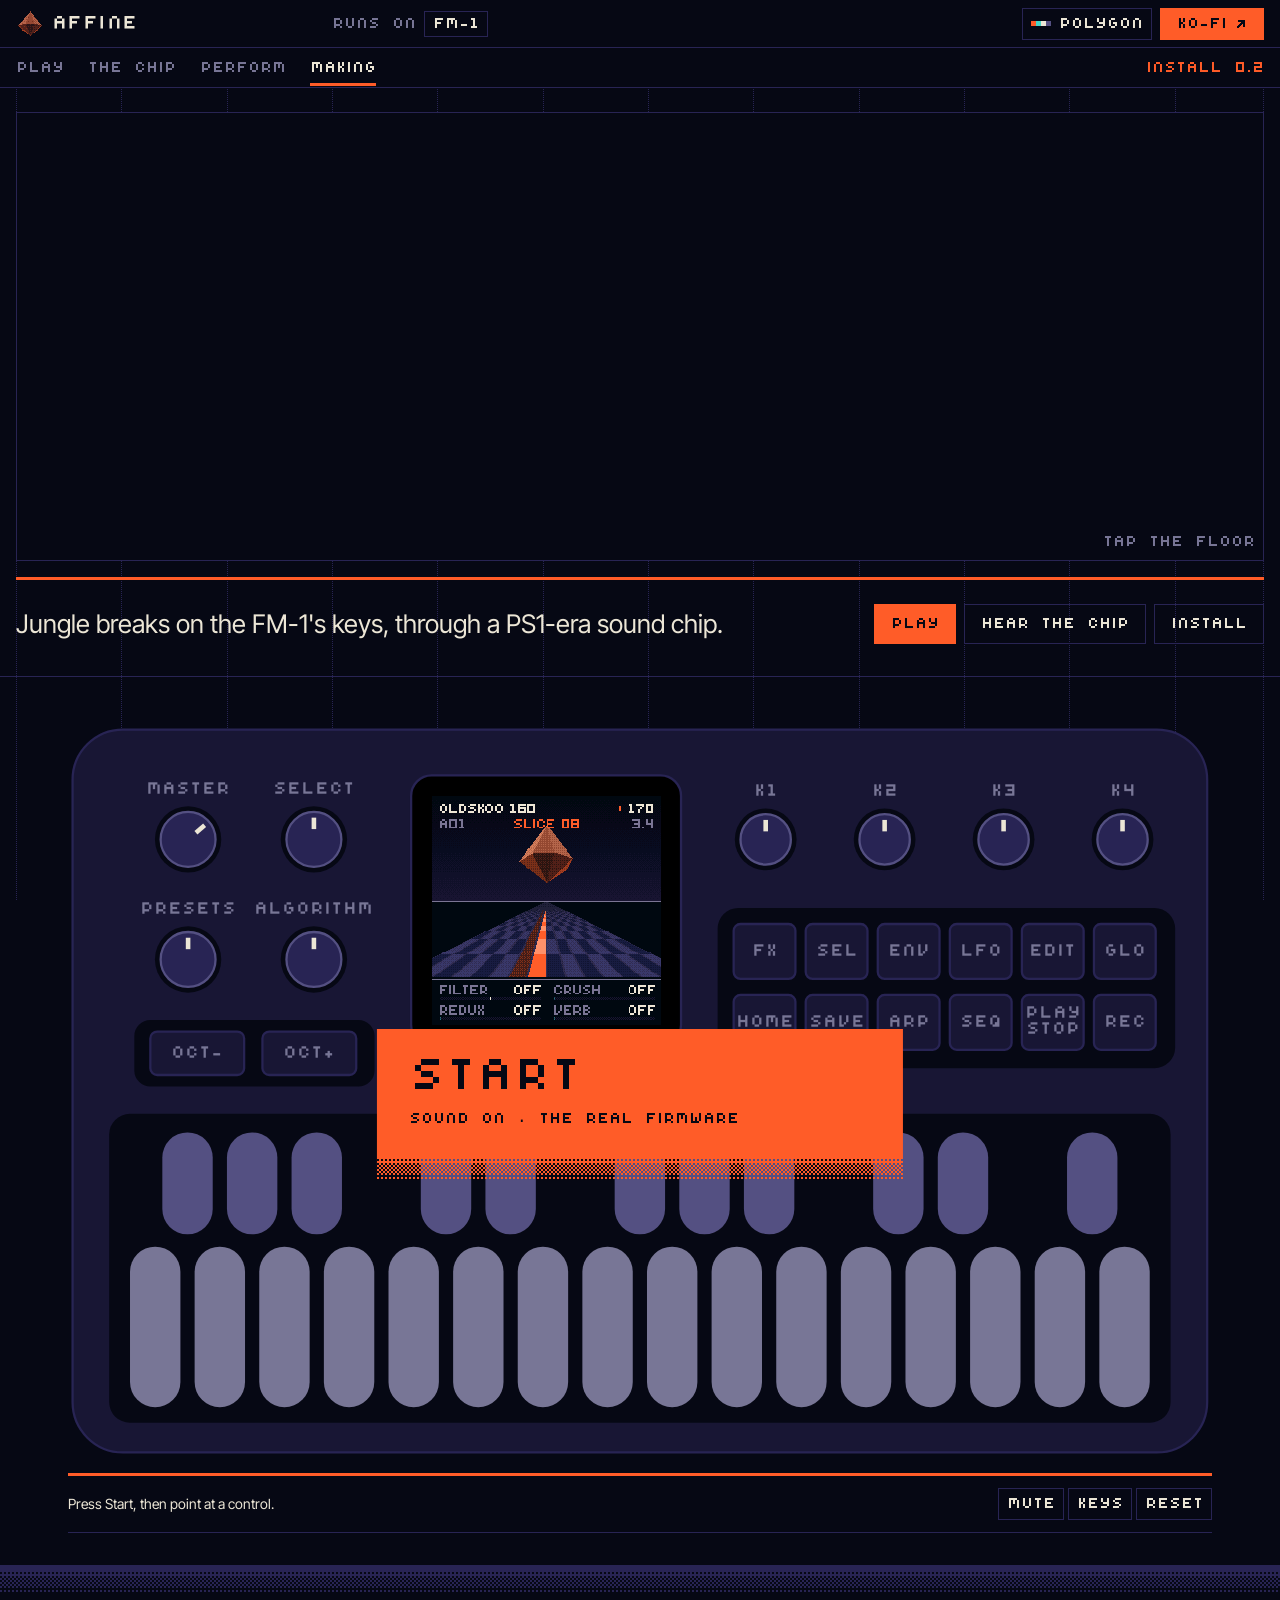
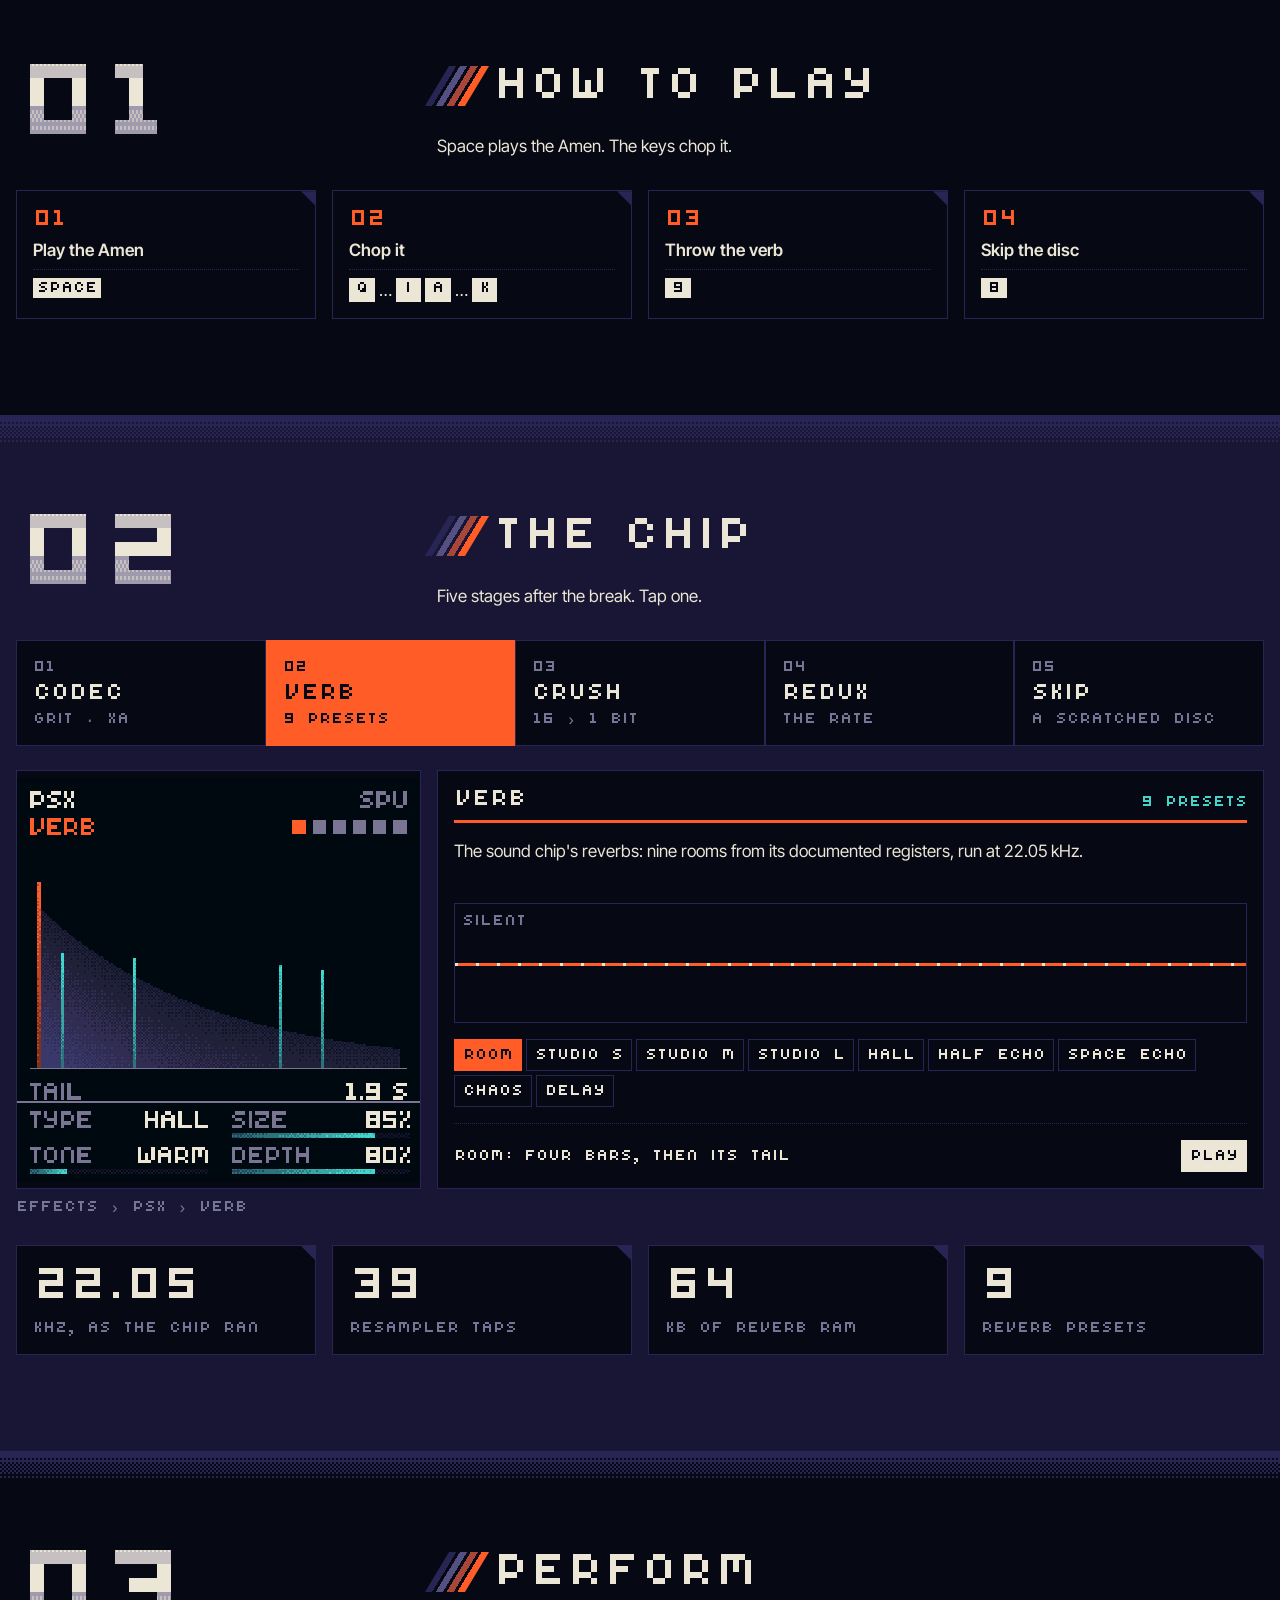
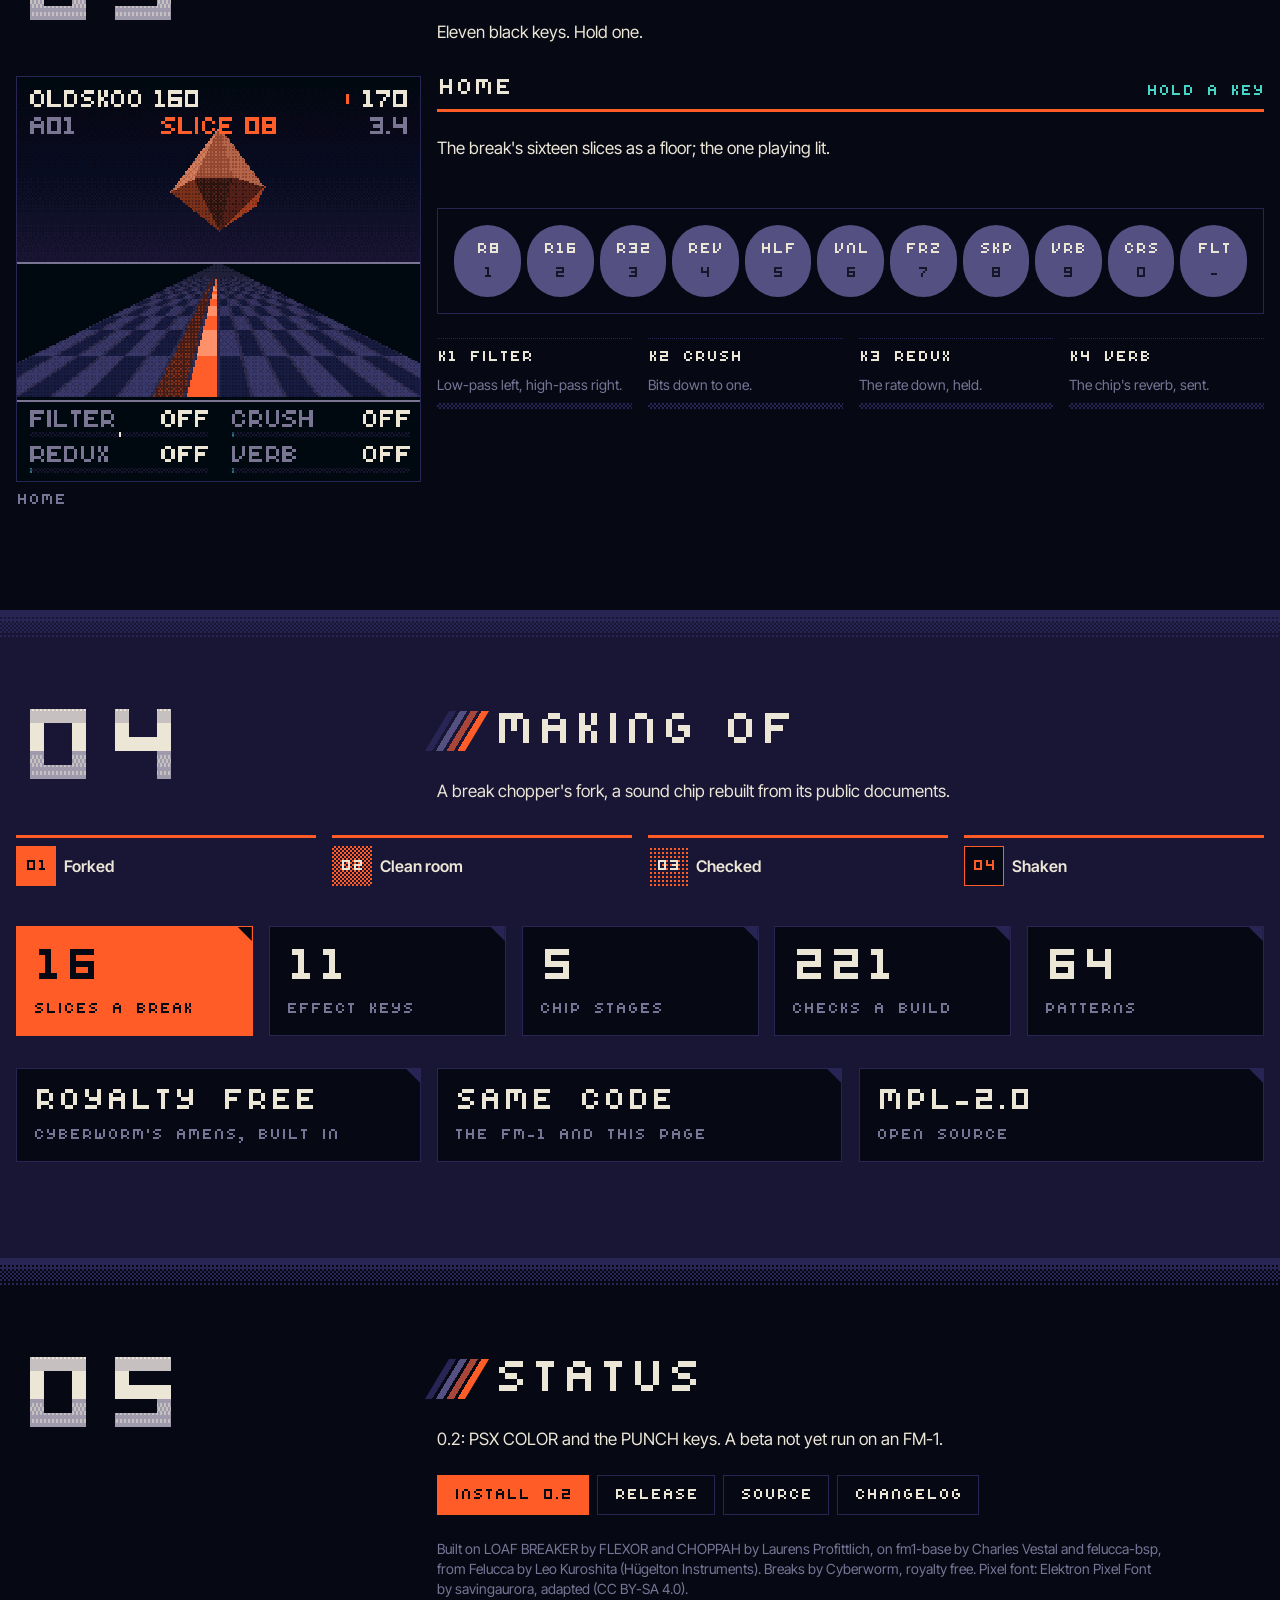
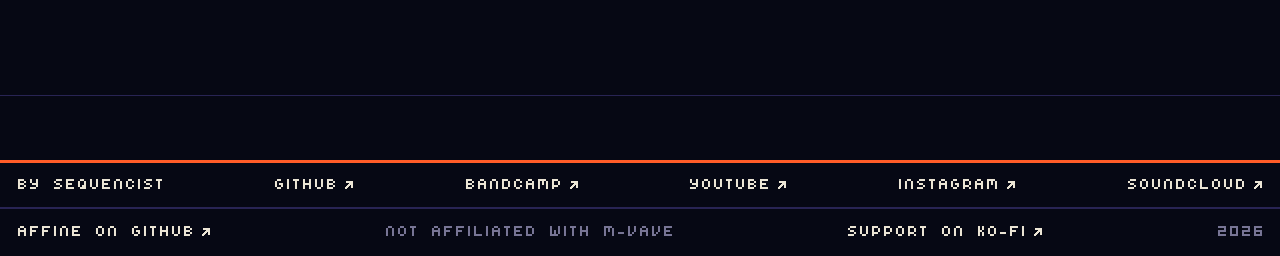
==== web/index.html @ 188bac28 "0.2 on the site's installer (the owner: "upload for instaling fast"), the site's FM-1 on 0.2 affine-" ====
<!doctype html>
<!-- SPDX-License-Identifier: MPL-2.0 -->
<!-- AFFINE's site: the firmware itself in the browser (emu/app.wasm, fm1-base's emulator), on MONO2K's grid (one
     12-column grid, the dotted rules; numbered sections) in AFFINE's POLYGON look. style.css, site.js (the skins of the header's switch, dither,
     screens, motion), scene.js (the hero: the floor, the gem, the wordmark), panel.js and play.js (the FM-1),
     chip.js (the PSX bus, heard), perform.js (the black keys). web/build.sh gathers emu/, screens/ and sounds/. -->
<html lang="en">
<head>
<meta charset="utf-8">
<meta name="viewport" content="width=device-width, initial-scale=1">
<title>AFFINE</title>
<meta name="description" content="AFFINE: a PS1-era jungle break chopper for the M-VAVE FM-1. Royalty-free Amens on the keys, eleven performance keys, a sound chip's reverbs, codec grit, bit crush and redux. Running in your browser.">
<meta name="theme-color" content="#060814">
<script>try { const s = +localStorage.getItem("affine.skin"); if (s > 0 && s < 5) document.documentElement.dataset.skin = s; } catch (e) {}</script>
<link rel="icon" href="gem.svg" type="image/svg+xml">
<link rel="preload" href="fonts/mono2k-font.otf" as="font" type="font/otf" crossorigin>
<link rel="stylesheet" href="style.css?v=20">
</head>
<body>
<!-- AFFINE's hover (style.css dg-tear): rows slipping as a disc skips -->
<svg class="dg-defs" width="0" height="0" aria-hidden="true" focusable="false">
  <filter id="dg-tear" x="-6%" y="0" width="112%" height="100%" color-interpolation-filters="sRGB"><feTurbulence type="fractalNoise" baseFrequency="0 0.16" numOctaves="1" seed="5" result="n"/><feComponentTransfer in="n" result="m"><feFuncR type="discrete" tableValues="0.5 0.5 0.15 0.5 0.85 0.5 0.5 0.3"/><feFuncG type="discrete" tableValues="0.5"/></feComponentTransfer><feDisplacementMap in="SourceGraphic" in2="m" scale="16" xChannelSelector="R" yChannelSelector="G"/></filter>
  <filter id="dg-tear2" x="-8%" y="0" width="116%" height="100%" color-interpolation-filters="sRGB"><feTurbulence type="fractalNoise" baseFrequency="0 0.28" numOctaves="1" seed="19" result="n"/><feComponentTransfer in="n" result="m"><feFuncR type="discrete" tableValues="0.5 0.9 0.5 0.5 0.1 0.5 0.7 0.5"/><feFuncG type="discrete" tableValues="0.5"/></feComponentTransfer><feDisplacementMap in="SourceGraphic" in2="m" scale="24" xChannelSelector="R" yChannelSelector="G"/></filter>
</svg>
<div class="rules" aria-hidden="true"><i></i><i></i><i></i><i></i><i></i><i></i><i></i><i></i><i></i><i></i><i></i><i></i></div>

<header class="bar">
  <a class="brand" href="./" aria-label="AFFINE"><canvas width="28" height="28" aria-hidden="true"></canvas><b>AFFINE</b></a>
  <p class="dev label"><span>Runs on</span><b>FM-1</b></p>
  <span class="acts"><button id="skin" class="skinbtn" type="button" aria-label="The skin: POLYGON. Next skin"><i aria-hidden="true"></i><span id="skin-n">POLYGON</span></button><a class="cta" href="https://ko-fi.com/sequencist" target="_blank" rel="noopener">Ko-fi</a></span>
</header>
<nav class="subnav" aria-label="Sections">
  <a href="#play">Play</a>
  <a href="#chip">The chip</a>
  <a href="#perform">Perform</a>
  <a href="#made">Making</a>
  <span class="sp"></span>
  <a href="install/" class="tag">Install 0.2</a>
</nav>

<section class="hero">
  <div class="scene" id="scene-box">
    <canvas id="scene" role="img" aria-label="AFFINE: speed stripes into a chrome wordmark, over a floor of sixteen lanes and a turning gem"></canvas>
    <span class="scene__hint" aria-hidden="true">Tap the floor</span>
  </div>
  <div class="hero__sub">
    <p class="hero__line">Jungle breaks on the FM-1's keys, through a PS1-era sound chip.</p>
    <p class="hero__acts"><a class="btn" href="#play">Play</a><a class="btn ghost" href="#chip">Hear the chip</a><a class="btn ghost" href="install/">Install</a></p>
  </div>
</section>

<section class="play" id="play" aria-label="The emulator: AFFINE's firmware running in this page">
  <div class="devwrap">
    <div class="devbox" id="devbox">
      <div class="device" id="device" tabindex="-1" aria-describedby="status">
        <svg id="panel" viewBox="0 0 1000 640" aria-hidden="true" focusable="false"></svg>
        <canvas id="lcd" width="240" height="240" role="img" aria-label="The screen"></canvas>
        <div id="controls" role="group" aria-label="The FM-1's panel" inert></div>
      </div>
    </div>
    <button id="start" class="start" type="button"><span>Start</span><small>Sound on · the real firmware</small></button>
  </div>
  <div class="playbar">
    <p class="status" id="status" role="status" aria-live="polite">Press Start, then point at a control.</p>
    <span class="cpu" id="cpu"></span>
    <div class="playbar__acts">
      <button class="pbtn" id="snd" type="button" aria-pressed="false">Mute</button>
      <button class="pbtn" id="keys-tog" type="button" aria-expanded="false" aria-controls="keymap">Keys</button>
      <button class="pbtn" id="reset" type="button" aria-expanded="false" aria-controls="reset-ask">Reset</button>
    </div>
  </div>
  <div class="drawer" id="keymap" hidden>
    <div class="drawer__in keymap">
      <div class="keys">
        <h3>Keys</h3>
        <dl>
          <dt><kbd>Q</kbd>–<kbd>I</kbd> <kbd>A</kbd>–<kbd>K</kbd></dt><dd>White keys: the break's 16 slices.</dd>
          <dt><kbd>1</kbd>–<kbd>0</kbd> <kbd>-</kbd></dt><dd>Black keys: the eleven effects, while held.</dd>
          <dt><kbd>Space</kbd> <kbd>O</kbd> <kbd>Esc</kbd></dt><dd>PLAY, REC, HOME.</dd>
        </dl>
      </div>
      <div class="keys">
        <h3>Knobs</h3>
        <dl>
          <dt><kbd>↑</kbd> <kbd>↓</kbd></dt><dd>SELECT: the tempo on HOME.</dd>
          <dt><kbd>[</kbd> <kbd>]</kbd> · <kbd>;</kbd> <kbd>'</kbd></dt><dd>ALGORITHM: the break. PRESETS: the pattern.</dd>
          <dt><kbd>Z</kbd> <kbd>X</kbd></dt><dd>OCT− and OCT+.</dd>
        </dl>
      </div>
      <div class="keys">
        <h3>Mouse and touch</h3>
        <dl>
          <dt>A knob</dt><dd>Drag it up or down, or scroll over it.</dd>
          <dt>Shift-click</dt><dd>Holds a key or button down until clicked again.</dd>
        </dl>
      </div>
    </div>
  </div>
  <div class="drawer" id="reset-ask" hidden>
    <div class="drawer__in ask" role="group" aria-labelledby="reset-q">
      <p id="reset-q">Erase what this browser's AFFINE saved and start from the factory?</p>
      <p class="ask__acts"><button class="pbtn solid" id="reset-yes" type="button">Erase and restart</button><button class="pbtn" id="reset-no" type="button">Keep it</button></p>
    </div>
  </div>
</section>

<section class="sec" id="howto">
  <p class="sec__n" aria-hidden="true">01</p>
  <div class="sec__body">
    <h2 class="display stripes">How to play</h2>
    <p class="lede">Space plays the Amen. The keys chop it.</p>
  </div>
  <ol class="todo" aria-label="Try">
    <li class="rv-up"><h4>Play the Amen</h4><p class="where"><kbd>Space</kbd></p></li>
    <li class="rv-up" style="--i:1"><h4>Chop it</h4><p class="where"><kbd>Q</kbd>…<kbd>I</kbd> <kbd>A</kbd>…<kbd>K</kbd></p></li>
    <li class="rv-up" style="--i:2"><h4>Throw the verb</h4><p class="where"><kbd>9</kbd></p></li>
    <li class="rv-up" style="--i:3"><h4>Skip the disc</h4><p class="where"><kbd>8</kbd></p></li>
  </ol>
</section>

<section class="sec inv" id="chip">
  <p class="sec__n" aria-hidden="true">02</p>
  <div class="sec__body">
    <h2 class="display stripes">The chip</h2>
    <p class="lede">Five stages after the break. Tap one.</p>
  </div>
  <div class="chip">
    <ol class="chain" id="chain" aria-label="The PSX bus, in its order"></ol>
    <div class="chip__screen">
      <figure class="scr scan"><div class="scr__box"><canvas id="chip-scr" width="240" height="240" data-src="screens/psx-verb.png" role="img" aria-label="The FM-1's PSX page"></canvas></div><figcaption id="chip-cap">EFFECTS › PSX</figcaption></figure>
    </div>
    <div class="chip__plate wipe">
      <div class="chip__head"><h3 id="chip-name">VERB</h3><span class="label cool" id="chip-tag">9 presets</span></div>
      <p class="chip__line" id="chip-line"></p>
      <div class="scope"><canvas id="scope" aria-hidden="true"></canvas><span class="scope__t" id="scope-t">Silent</span><span class="scope__p" id="scope-p"></span></div>
      <div class="chips" id="chip-opts" role="group" aria-label="Its settings, heard"></div>
      <div class="chip__acts">
        <span class="label" id="chip-hint">A break, dry, then the stage</span>
        <button class="pbtn solid" id="chip-play" type="button">Play</button>
      </div>
    </div>
    <ul class="chip__facts">
      <li class="tile rv-up"><b data-count="22.05">22.05</b><span>kHz, as the chip ran</span></li>
      <li class="tile rv-up" style="--i:1"><b data-count="39">39</b><span>resampler taps</span></li>
      <li class="tile rv-up" style="--i:2"><b data-count="64">64</b><span>KB of reverb RAM</span></li>
      <li class="tile rv-up" style="--i:3"><b data-count="9">9</b><span>reverb presets</span></li>
    </ul>
  </div>
</section>

<section class="sec" id="perform">
  <p class="sec__n" aria-hidden="true">03</p>
  <div class="sec__body">
    <h2 class="display stripes">Perform</h2>
    <p class="lede">Eleven black keys. Hold one.</p>
  </div>
  <div class="perf">
    <div class="perf__screen">
      <figure class="scr scan"><div class="scr__box"><canvas id="perf-scr" width="240" height="240" data-src="screens/home.png" role="img" aria-label="HOME on the FM-1"></canvas></div><figcaption id="perf-cap">HOME</figcaption></figure>
    </div>
    <div class="perf__plate">
      <div class="perf__name"><h3 id="perf-name">HOME</h3><span class="label cool" id="perf-key">Hold a key</span></div>
      <p class="perf__line" id="perf-line">The break's sixteen slices as a floor; the one playing lit.</p>
      <div class="bks wipe" id="bks" role="group" aria-label="The black keys"></div>
      <ul class="knobs4" aria-label="HOME's four knobs">
        <li><b>K1 Filter</b><span>Low-pass left, high-pass right.</span><p class="gauge"><i></i></p></li>
        <li><b>K2 Crush</b><span>Bits down to one.</span><p class="gauge"><i></i></p></li>
        <li><b>K3 Redux</b><span>The rate down, held.</span><p class="gauge"><i></i></p></li>
        <li><b>K4 Verb</b><span>The chip's reverb, sent.</span><p class="gauge"><i></i></p></li>
      </ul>
    </div>
  </div>
</section>

<section class="sec inv" id="made">
  <p class="sec__n" aria-hidden="true">04</p>
  <div class="sec__body">
    <h2 class="display stripes">Making of</h2>
    <p class="lede">A break chopper's fork, a sound chip rebuilt from its public documents.</p>
  </div>
  <ol class="strip" aria-label="How">
    <li tabindex="0"><i aria-hidden="true">01</i><b>Forked</b><span class="tip" role="tooltip">From LOAF BREAKER by FLEXOR, itself CHOPPAH's fork by Laurens Profittlich: the slicer, the keys, the patterns.</span></li>
    <li tabindex="0"><i aria-hidden="true">02</i><b>Clean room</b><span class="tip" role="tooltip">The chip's effects written from psx-spx's public description: only its documented numbers, each credited. No ROM, no SDK, no emulator code.</span></li>
    <li tabindex="0"><i aria-hidden="true">03</i><b>Checked</b><span class="tip" role="tooltip">183 engine checks and 38 for the chip, every build; 100 scripted sessions in the simulator.</span></li>
    <li tabindex="0"><i aria-hidden="true">04</i><b>Shaken</b><span class="tip" role="tooltip">Random hands on every control for 15 minutes, three times; memory checkers on every run. Three bugs found and fixed.</span></li>
  </ol>
  <ul class="nums">
    <li class="tile hot rv-up"><b data-count="16">16</b><span>slices a break</span></li>
    <li class="tile rv-up" style="--i:1"><b data-count="11">11</b><span>effect keys</span></li>
    <li class="tile rv-up" style="--i:2"><b data-count="5">5</b><span>chip stages</span></li>
    <li class="tile rv-up" style="--i:3"><b data-count="221">221</b><span>checks a build</span></li>
    <li class="tile rv-up" style="--i:4"><b data-count="64">64</b><span>patterns</span></li>
  </ul>
  <ul class="facts">
    <li class="tile rv-up"><b>Royalty free</b><span>Cyberworm's Amens, built in</span></li>
    <li class="tile rv-up" style="--i:1"><b>Same code</b><span>the FM-1 and this page</span></li>
    <li class="tile rv-up" style="--i:2"><b>MPL-2.0</b><span>open source</span></li>
  </ul>
</section>

<section class="sec" id="status">
  <p class="sec__n" aria-hidden="true">05</p>
  <div class="sec__body">
    <h2 class="display stripes">Status</h2>
    <p class="lede">0.2: PSX COLOR and the PUNCH keys. A beta not yet run on an FM-1.</p>
    <p class="hero__acts status__acts"><a class="btn" href="install/">Install 0.2</a><a class="btn ghost" href="https://github.com/InigoHernandez/affine/releases" target="_blank" rel="noopener">Release</a><a class="btn ghost" href="https://github.com/InigoHernandez/affine" target="_blank" rel="noopener">Source</a><a class="btn ghost" href="https://github.com/InigoHernandez/affine/blob/main/CHANGELOG.md" target="_blank" rel="noopener">Changelog</a></p>
    <p class="credits">Built on LOAF BREAKER by FLEXOR and CHOPPAH by Laurens Profittlich, on fm1-base by Charles Vestal and felucca-bsp, from Felucca by Leo Kuroshita (Hügelton Instruments). Breaks by Cyberworm, royalty free. Pixel font: Elektron Pixel Font by savingaurora, adapted (CC BY-SA 4.0).</p>
  </div>
</section>

<nav class="bar links" aria-label="Sequencist, the author">
  <span class="label">By Sequencist</span>
  <a class="label" href="https://github.com/InigoHernandez" target="_blank" rel="noopener">GitHub</a>
  <a class="label" href="https://sequencist.bandcamp.com/" target="_blank" rel="noopener">Bandcamp</a>
  <a class="label" href="https://www.youtube.com/@sequencist" target="_blank" rel="noopener">YouTube</a>
  <a class="label" href="https://www.instagram.com/sequencist.fm" target="_blank" rel="noopener">Instagram</a>
  <a class="label" href="https://soundcloud.com/sequencist" target="_blank" rel="noopener">SoundCloud</a>
</nav>
<footer class="bar foot">
  <a class="label kofi" href="https://github.com/InigoHernandez/affine" target="_blank" rel="noopener">AFFINE on GitHub</a><span class="label">Not affiliated with M-VAVE</span><a class="label kofi" href="https://ko-fi.com/sequencist" target="_blank" rel="noopener">Support on Ko-fi</a><span class="label r">2026</span>
</footer>

<script src="site.js?v=2"></script>
<script src="scene.js?v=1"></script>
<script src="brand.js?v=1"></script>
<script src="panel.js?v=1"></script>
<script src="play.js?v=3"></script>
<script src="chip.js?v=2"></script>
<script src="perform.js?v=2"></script>
</body>
</html>
---- web/style.css ----
/* SPDX-License-Identifier: MPL-2.0 */
/* AFFINE's site: MONO2K's structure (one 12-column grid with its dotted rules, one 8 px spacing scale, numbered
 * sections: the number on 4 columns, the text on 8), in AFFINE's POLYGON look: night, one hot colour for what plays,
 * one cool for amounts, ordered dither (4x4 Bayer) for every gradient, the pixel font for titles and labels.
 * The skin's eight colours are custom properties: site.js sets them for the skin picked (the firmware's five) and
 * draws the dither patterns (--d-*, --g-*) in them.
 *   label   the pixel font at 2x, uppercase
 *   small   14 Inter Tight
 *   text    17 Inter Tight, for reading
 *   title   the pixel font at 3x
 *   display the pixel font at 6x (4x on a phone), section titles */
@font-face { font-family: "AFF Pixel"; src: url(fonts/mono2k-font.otf) format("opentype"); font-display: block; }
@font-face { font-family: "Inter Tight"; src: url(fonts/InterTight-400.woff) format("woff"); font-weight: 400; font-display: swap; }
@font-face { font-family: "Inter Tight"; src: url(fonts/InterTight-600.woff) format("woff"); font-weight: 600 900; font-display: swap; }

:root {
  /* POLYGON (app/ui/common.c SKIN_RGB): site.js replaces them with the skin picked */
  --line: #282454; --dim: #545082; --gray: #787696; --cool: #46d6c8; --hot: #ff5c28; --card: #181634; --ink: #ece6d6;
  --bg: #060814;
  --pix: "AFF Pixel", ui-monospace, Menlo, monospace;
  --text: "Inter Tight", "Helvetica Neue", Helvetica, Arial, sans-serif;
  --pu: 8px;                      /* the pixel font's design pixel at 1x: sizes are whole multiples of it */
  --s1: 8px; --s2: 16px; --s3: 24px; --s4: 32px; --s6: 48px; --s8: 64px; --s12: 96px; --s16: 128px;
  --gut: var(--s2);
  --label: 400 calc(var(--pu) * 2) / calc(var(--pu) * 2.5) var(--pix);
  --small: 400 14px / 20px var(--text);
  --body: 400 17px / 24px var(--text);
  --title: 400 calc(var(--pu) * 3) / 1 var(--pix);
  --display: 400 calc(var(--pu) * 6) / 1 var(--pix);
  color-scheme: dark;
}
@media (max-width: 700px) { :root { --display: 400 calc(var(--pu) * 4) / 1 var(--pix); } }
@media (max-width: 360px) { :root { --display: 400 calc(var(--pu) * 3) / 1 var(--pix); } }   /* (the titles on one line on the narrowest phones) */

* { box-sizing: border-box; }
html { background: var(--bg); scroll-behavior: smooth; overflow-x: clip; }
body { margin: 0; background: var(--bg); color: var(--ink); font: var(--body); overflow-x: clip; -webkit-font-smoothing: antialiased; }
p, h1, h2, h3, h4, dl, dd, ol, ul, figure { margin: 0; }
a { color: inherit; }
img, canvas { image-rendering: pixelated; }
::selection { background: var(--hot); color: var(--bg); }

.label { font: var(--label); text-transform: uppercase; letter-spacing: 0; }
.small { font: var(--small); }
.lede { font: var(--body); max-width: 40em; color: var(--ink); }
.title { font: var(--title); text-transform: uppercase; }
.display { font: var(--display); text-transform: uppercase; letter-spacing: 0; word-spacing: -0.25em; }
.vh { position: absolute; width: 1px; height: 1px; overflow: hidden; clip-path: inset(50%); white-space: nowrap; }
.hot { color: var(--hot); }
.cool { color: var(--cool); }

/* the grid: twelve columns with the gutter; the rules mark each column's start */
.bar, .hero__sub, .sec, .rules {
  display: grid; grid-template-columns: repeat(12, minmax(0, 1fr)); column-gap: var(--gut);
  padding-left: var(--gut); padding-right: var(--gut);
}
.rules { position: fixed; inset: 0; pointer-events: none; z-index: 0; }
.rules i { border-left: 1px dotted var(--line); }
.rules i:last-child { border-right: 1px dotted var(--line); }   /* (the last column closed: the grid's right edge) */

/* the bars, top and foot */
.bar { position: relative; z-index: 2; align-items: center; min-height: var(--s6); border-bottom: 1px solid var(--line); background: var(--bg); }
.bar > * { grid-column: span 3; }
.brand { display: inline-flex; align-items: center; gap: var(--s1); text-decoration: none; color: var(--ink); }
.brand canvas { width: 28px; height: 28px; image-rendering: pixelated; }   /* (brand.js: the gem, in 3D on a pointer) */
.brand b { font: var(--title); font-size: calc(var(--pu) * 2.5); letter-spacing: 0.02em; }
.dev { display: flex; align-items: center; gap: var(--s1); color: var(--gray); }
.dev b { color: var(--ink); font-weight: 400; padding: 2px var(--s1); border: 1px solid var(--line); }
header.bar > .acts { grid-column: span 6; display: flex; justify-content: flex-end; align-items: center; gap: var(--s1); }
.cta, .skinbtn, .btn, .pbtn {
  position: relative; isolation: isolate; display: inline-flex; align-items: center; gap: var(--s1); white-space: nowrap; cursor: pointer;
  font: var(--label); text-transform: uppercase; text-decoration: none; border-radius: 0;
}
.cta { height: var(--s4); padding: 0 var(--s2); color: var(--bg); background: var(--hot); border: 1px solid var(--hot); }
.cta::after, .links a::after, .kofi::after {
  content: ""; display: inline-block; width: 12px; height: 12px; background: currentColor;
  -webkit-mask: var(--arrow) center / contain no-repeat; mask: var(--arrow) center / contain no-repeat;
}
:root { --arrow: url("data:image/svg+xml,%3Csvg xmlns='http://www.w3.org/2000/svg' viewBox='0 0 12 12' shape-rendering='crispEdges'%3E%3Cpath d='M3 2h7v7H8V5.4l-5.3 5.3-1.4-1.4L6.6 4H3z'/%3E%3C/svg%3E"); }
.cta:hover { background: var(--bg); color: var(--hot); }
.skinbtn { height: var(--s4); padding: 0 var(--s1); color: var(--ink); background: var(--bg); border: 1px solid var(--line); }
.skinbtn i { display: inline-grid; grid-template-columns: repeat(4, 5px); grid-auto-rows: 5px; }
.skinbtn i b { display: block; }
.skinbtn:hover { border-color: var(--ink); }

.subnav { position: sticky; top: 0; z-index: 3; display: flex; gap: var(--s3); align-items: center; min-height: 40px;
  padding: 0 var(--gut); background: var(--bg); border-bottom: 1px solid var(--line); overflow-x: auto; scrollbar-width: none; }
.subnav a { font: var(--label); text-transform: uppercase; text-decoration: none; color: var(--gray); white-space: nowrap; padding: var(--s1) 0; position: relative; }
.subnav a::before { content: ""; position: absolute; left: 0; right: 0; bottom: 0; height: 3px; background: var(--hot); transform: scaleX(0); transform-origin: 0 50%; transition: transform 200ms steps(5); }
.subnav a:hover, .subnav a.on { color: var(--ink); }
.subnav a:hover::before, .subnav a.on::before { transform: none; }
.subnav .sp { flex: 1; }
.subnav .tag { color: var(--hot); }

/* the hero: the scene across the grid (the floor, the gem, the wordmark), then its one line and its three ways in */
.hero { position: relative; z-index: 1; padding: var(--s3) var(--gut) 0; }
.scene { position: relative; display: block; border: 1px solid var(--line); background: var(--bg); overflow: hidden; cursor: crosshair; }
#scene { display: block; width: 100%; height: auto; }
.scene__hint { position: absolute; right: var(--s1); bottom: var(--s1); font: var(--label); color: var(--gray); text-transform: uppercase; pointer-events: none;
  opacity: 0; transition: opacity 0s 2.4s; }
.scene.ready .scene__hint { opacity: 1; }
.hero__sub { padding: var(--s3) 0 var(--s4); border-top: 3px solid var(--hot); margin-top: var(--s2); }
.hero__line { grid-column: 1 / span 7; align-self: center; font: 400 clamp(20px, 2vw, 28px) / 1.25 var(--text); }
.hero__acts { grid-column: 8 / span 5; display: flex; flex-wrap: wrap; justify-content: flex-end; align-items: center; gap: var(--s1); }
.btn { height: 40px; padding: 0 var(--s2); color: var(--bg); background: var(--hot); border: 1px solid var(--hot); }
.btn.ghost { color: var(--ink); background: transparent; border-color: var(--line); }
.pbtn { justify-content: center; height: var(--s4); padding: 0 var(--s1); color: var(--ink); background: var(--bg); border: 1px solid var(--line); }
.pbtn[aria-pressed="true"], .pbtn[aria-expanded="true"], .pbtn.solid { background: var(--ink); color: var(--bg); border-color: var(--ink); }
/* what you point at answers: AFFINE's tear (below), then the washed rest: a faint dither and scanlines behind the
 * words; a press sinks it */
:is(.btn, .pbtn, .cta, .skinbtn)::before, .chips button::before {
  content: ""; position: absolute; inset: 0; z-index: -1; pointer-events: none; opacity: 0;
  background: repeating-linear-gradient(0deg, color-mix(in srgb, var(--ink) 9%, transparent) 0 1px, transparent 1px 3px),
    var(--d-hot) 0 0 / 4px 4px; image-rendering: pixelated;
}
:is(.btn, .pbtn, .skinbtn, .cta, .chips button):is(:hover, :focus-visible)::before { opacity: 0.55; }
.btn:hover { color: var(--ink); background: var(--bg); }
:is(.btn, .pbtn, .cta, .skinbtn):active { transform: translateY(1px); }
:is(.btn, .pbtn, .cta, .skinbtn, .bk, .stage__go, .chip, .skin):focus-visible { outline: 2px solid var(--hot); outline-offset: 2px; }

/* the instrument: the FM-1 across the page, as wide as the window lets it stand whole with its bar under it */
.play { position: relative; z-index: 1; padding: var(--s6) var(--gut) var(--s4); border-top: 1px solid var(--line); border-bottom: 1px solid var(--line);
  --pw: min(100%, calc((100vh - 168px) * 1000 / 640)); --pw: min(100%, calc((100svh - 168px) * 1000 / 640)); }
.play > * { width: max(var(--pw), min(100%, 560px)); margin-left: auto; margin-right: auto; }
.devbox { overflow-x: auto; overscroll-behavior-x: contain; }
.devwrap { position: relative; }
.device { position: relative; width: 100%; min-width: 560px; aspect-ratio: 1000 / 640; user-select: none; -webkit-user-select: none;
  -webkit-touch-callout: none; touch-action: manipulation; outline: none; }
.device:focus-visible { outline: 2px solid var(--hot); outline-offset: 4px; }
.device svg { position: absolute; inset: 0; width: 100%; height: 100%; pointer-events: none; }
#lcd { position: absolute; left: 31.8%; top: 9.6875%; width: 20%; height: 31.25%; background: var(--bg); }
.hit { position: absolute; touch-action: none; cursor: pointer; -webkit-tap-highlight-color: transparent; border-radius: 12px; }
.hit.knob { cursor: ns-resize; border-radius: 50%; }
.hit:focus-visible { outline: 2px solid var(--hot); outline-offset: 2px; }
/* the panel's drawing (panel.js): every colour the skin's */
.pn-body { fill: var(--card); stroke: var(--line); stroke-width: 2; }
.pn-tray { fill: var(--bg); }
.pn-bezel { fill: #000; stroke: var(--line); stroke-width: 2; }
.pn-knob { fill: var(--line); stroke: var(--dim); stroke-width: 2; }
.pn-ind { stroke: var(--ink); stroke-width: 4; }
.pn-ring { fill: none; stroke: var(--hot); stroke-width: 3; stroke-dasharray: 4 4; opacity: 0; transition: opacity 0s 300ms; }
.turning .pn-ring { opacity: 1; transition: none; }
.pn-btn { fill: var(--card); stroke: var(--line); stroke-width: 2; }
.pn-lbl { fill: var(--gray); font-family: var(--pix); text-transform: uppercase; }
.pn-key.white { fill: var(--gray); }
.pn-key.black { fill: var(--dim); }
.lit .pn-btn { fill: var(--hot); stroke: var(--hot); }
.lit .pn-lbl.btn { fill: var(--bg); }
.dim .pn-btn { fill: color-mix(in srgb, var(--hot) 35%, var(--card)); }
.lit .pn-key.white { fill: var(--hot); }
.lit .pn-key.black { fill: var(--cool); }
.dim .pn-key.white { fill: color-mix(in srgb, var(--hot) 40%, var(--gray)); }
.dim .pn-key.black { fill: color-mix(in srgb, var(--cool) 45%, var(--dim)); }
.held .pn-btn, .held .pn-key { stroke: var(--ink); stroke-width: 4; }
.latched .pn-btn, .latched .pn-key { stroke: var(--cool); stroke-width: 4; stroke-dasharray: 6 4; }
.start { position: absolute; left: 50%; top: 50%; transform: translate(-50%, -50%); z-index: 2;
  display: grid; gap: var(--s1); padding: var(--s3) var(--s4); min-width: 46%;
  background: var(--hot); color: var(--bg); border: 0; cursor: pointer; text-align: left; font: var(--display); text-transform: uppercase; }
.start small { font: var(--label); text-transform: uppercase; }
.start::after { content: ""; position: absolute; left: 0; right: 0; top: 100%; height: var(--s4); background: var(--g-hot) 0 0 / 4px var(--s4) repeat-x; image-rendering: pixelated; }
.start:hover, .start:focus-visible { outline: 3px solid var(--hot); outline-offset: 3px; }
.start[disabled] { cursor: progress; }
.start.gone { display: none; }
.playbar { display: flex; align-items: center; gap: var(--s2); margin-top: var(--s2); padding: var(--s1) 0; border-top: 3px solid var(--hot); border-bottom: 1px solid var(--line); }
.status { flex: 1 1 auto; min-width: 0; min-height: 40px; display: flex; align-items: center; gap: var(--s1); font: var(--small); }
.status b { font: var(--label); text-transform: uppercase; color: var(--hot); white-space: nowrap; }
.status.flip { animation: st-in 160ms steps(4, end); }
@keyframes st-in { 0% { clip-path: inset(0 100% 0 0); } 100% { clip-path: inset(0); } }
.playbar__acts { flex: 0 0 auto; display: flex; gap: 4px; }
.cpu { font: var(--label); color: var(--gray); white-space: nowrap; }
#snd[aria-pressed="true"]::after { content: ""; width: 7px; height: 7px; background: currentColor; order: -1; }
.drawer { border-bottom: 1px solid var(--line); }
.drawer[hidden] { display: none; }
.drawer__in { padding: var(--s2) 0 var(--s3); }
.keymap { display: grid; grid-template-columns: repeat(3, minmax(0, 1fr)); gap: var(--s3) var(--gut); }
.keys h3 { font: var(--label); text-transform: uppercase; padding-bottom: var(--s1); border-bottom: 3px solid var(--hot); }
.keys dl { display: grid; }
.keys dt { font: 600 14px / 20px var(--text); padding-top: var(--s1); }
.keys dd { font: var(--small); color: var(--gray); padding-bottom: var(--s1); border-bottom: 1px dotted var(--line); }
kbd { display: inline-block; min-width: 1.6em; padding: 0 4px; font: 400 16px / 20px var(--pix); text-transform: uppercase; text-align: center; background: var(--ink); color: var(--bg); }
.ask p { max-width: 44em; font: var(--small); }
.ask__acts { display: flex; flex-wrap: wrap; gap: var(--s1); margin-top: var(--s2) !important; }

/* the sections: the number on 4 columns, the text on 8; full-width blocks below them */
.sec { position: relative; z-index: 1; row-gap: var(--s4); padding-top: var(--s12); padding-bottom: var(--s12); border-bottom: 1px solid var(--line); }
.sec::before { content: ""; position: absolute; left: 0; right: 0; top: 0; height: var(--s4); background: var(--g-down) 0 0 / 4px var(--s4) repeat-x; image-rendering: pixelated; pointer-events: none; }
.sec.inv { background: var(--card); }
.sec__n { grid-column: 1 / span 4; font: 400 calc(var(--pu) * 14) / 0.8 var(--pix); color: var(--ink);
  background: var(--chrome) 0 0 / 4px calc(var(--pu) * 14) repeat; -webkit-background-clip: text; background-clip: text; -webkit-text-fill-color: transparent;
  image-rendering: pixelated; }
.sec__body { grid-column: 5 / span 8; display: grid; gap: var(--s3); align-content: start; }
/* a section's title after the logo's speed stripes: four slanted bars, dark to hot */
.display.stripes { display: flex; align-items: center; gap: calc(var(--pu) * 2); }
.display.stripes::before { content: ""; flex: 0 0 auto; width: calc(var(--pu) * 5); height: calc(var(--pu) * 5);
  background: linear-gradient(90deg, var(--line) 0 18%, transparent 18% 27%, var(--dim) 27% 45%, transparent 45% 54%, color-mix(in srgb, var(--hot) 60%, var(--line)) 54% 72%, transparent 72% 81%, var(--hot) 81%);
  transform: skewX(-31deg); }
@media (max-width: 700px) { .display.stripes::before { width: calc(var(--pu) * 3.5); height: calc(var(--pu) * 3.5); } }
.lbls { display: flex; flex-wrap: wrap; gap: 4px; }
.lbls span { padding: 2px var(--s1); font: var(--label); text-transform: uppercase; border: 1px solid var(--line); color: var(--gray); }
.lbls span:first-child { background: var(--hot); color: var(--bg); border-color: var(--hot); }

/* the screens: the FM-1's own pictures (the simulator's), recoloured to the skin by site.js */
.scr { margin: 0; min-width: 0; }
.scr canvas { display: block; width: 100%; height: auto; aspect-ratio: 1; border: 1px solid var(--line); background: var(--bg); }
.scr figcaption { margin-top: var(--s1); font: var(--label); text-transform: uppercase; color: var(--gray); }
/* beside a plate (02 the chip, 03 perform): the screen's card and the plate one height. The row is as tall as the taller;
 * the plate's picture (the scope, the keys) takes what the plate has over, the screen's card its own ground around the
 * screen; the caption under the card, so their bottoms line up */
@media (min-width: 641px) {
  .chip__screen, .chip__plate, .perf__screen, .perf__plate { align-self: stretch; }
  .chip__screen, .perf__screen { display: flex; padding-bottom: var(--s4); }
  .chip__screen .scr, .perf__screen .scr { position: relative; flex: 1; display: flex; flex-direction: column; }
  .scr__box { flex: 1; display: flex; align-items: center; border: 1px solid var(--line); background: var(--bg); }
  .scr__box canvas { border: 0; }
  .chip__screen .scr figcaption, .perf__screen .scr figcaption { position: absolute; left: 0; top: 100%; }
  .chip__plate { display: flex; flex-direction: column; margin-bottom: var(--s4); }
  .chip__plate .scope { flex: 1 1 auto; min-height: 120px; }
  .chip__plate #scope { position: absolute; inset: 0; height: 100%; }   /* (its own size never pushes the plate) */
  .perf__plate { display: flex; flex-direction: column; margin-bottom: var(--s4); }
  .perf__plate .bks { flex: 1 1 auto; align-content: center; }
}

/* 01 how to play: things to try, a name and its keys */
.todo { grid-column: 1 / -1; list-style: none; padding: 0; display: grid; grid-template-columns: repeat(4, minmax(0, 1fr)); gap: var(--gut); counter-reset: td; }
.todo li { counter-increment: td; position: relative; isolation: isolate; display: grid; gap: var(--s1); align-content: start; padding: var(--s2); border: 1px solid var(--line); background: var(--bg); }
.todo li::before { content: counter(td, decimal-leading-zero); font: var(--title); color: var(--hot); }
.todo h4 { font: 600 17px / 22px var(--text); }
.todo .where { display: flex; flex-wrap: wrap; gap: 4px; padding-top: var(--s1); border-top: 1px dotted var(--line); }
.howto { grid-column: 1 / -1; display: grid; grid-template-columns: repeat(12, minmax(0, 1fr)); column-gap: var(--gut); row-gap: var(--s3); align-items: start; }
.howto .keymap { grid-column: 1 / span 12; }

/* 02 the chip: the bus as a chain of five stages, one open; its screen, its sound and a live scope */
.chip { grid-column: 1 / -1; display: grid; grid-template-columns: repeat(12, minmax(0, 1fr)); column-gap: var(--gut); row-gap: var(--s3); align-items: start; }
.chain { grid-column: 1 / -1; list-style: none; padding: 0; display: grid; grid-template-columns: repeat(5, minmax(0, 1fr)); gap: 0; position: relative; }
.chain li { position: relative; }
.stage__go { width: 100%; display: grid; gap: 4px; justify-items: start; padding: var(--s2); text-align: left; cursor: pointer;
  color: var(--ink); background: var(--bg); border: 1px solid var(--line); margin-right: -1px; font: inherit; position: relative; isolation: isolate; }
.stage__go b { font: var(--title); text-transform: uppercase; }
.stage__go i { font: var(--label); font-style: normal; text-transform: uppercase; color: var(--gray); }
.stage__go::after { content: ""; position: absolute; inset: 0; z-index: -1; opacity: 0; pointer-events: none; image-rendering: pixelated;
  background: repeating-linear-gradient(0deg, color-mix(in srgb, var(--ink) 7%, transparent) 0 1px, transparent 1px 3px), var(--d-dots) 0 0 / 4px 4px; }
.stage__go:hover::after { opacity: 1; }
.chain li.on .stage__go { background: var(--hot); color: var(--bg); border-color: var(--hot); z-index: 2; }
.chain li.on .stage__go i { color: var(--bg); }
.chain li.on .stage__go::after { display: none; }
.chip__screen { grid-column: 1 / span 4; }
.chip__plate { grid-column: 5 / span 8; display: grid; gap: var(--s2); padding: var(--s2); border: 1px solid var(--line); background: var(--bg); min-width: 0; }
.chip__head { display: flex; justify-content: space-between; align-items: baseline; gap: var(--s2); padding-bottom: var(--s1); border-bottom: 3px solid var(--hot); }
.chip__head h3 { font: var(--title); text-transform: uppercase; }
.chip__line { font: var(--body); min-height: 48px; }
.scope { position: relative; }
#scope { display: block; width: 100%; height: 160px; border: 1px solid var(--line); }
.scope__t { position: absolute; left: var(--s1); top: var(--s1); font: var(--label); text-transform: uppercase; color: var(--gray); pointer-events: none; }
.scope__p { position: absolute; left: 0; bottom: 0; height: 3px; width: 0; background: var(--hot); }
.chips { display: flex; flex-wrap: wrap; gap: 4px; }
.chips button { height: var(--s4); padding: 0 var(--s1); cursor: pointer; font: var(--label); text-transform: uppercase; color: var(--ink);
  background: var(--bg); border: 1px solid var(--line); position: relative; isolation: isolate; }

.chips button[aria-pressed="true"] { background: var(--hot); color: var(--bg); border-color: var(--hot); }
.chips button[aria-pressed="true"]::before { display: none; }
.chips button:focus-visible { outline: 2px solid var(--hot); outline-offset: 2px; }
.chip__acts { display: flex; flex-wrap: wrap; justify-content: space-between; align-items: center; gap: var(--s1); padding-top: var(--s2); border-top: 1px dotted var(--line); }
.chip__facts { grid-column: 1 / -1; list-style: none; padding: 0; display: grid; grid-template-columns: repeat(4, minmax(0, 1fr)); gap: var(--gut); }

/* tiles: a big number and its words */
.tile { position: relative; isolation: isolate; display: grid; gap: var(--s1); align-content: start; padding: var(--s2); border: 1px solid var(--line); background: var(--bg); }
.tile b { font: 400 calc(var(--pu) * 6) / 1 var(--pix); color: var(--ink); font-variant-numeric: tabular-nums; }
.tile { container-type: inline-size; }
@container (max-width: 200px) { .tile b { font-size: calc(var(--pu) * 4); } }   /* (a narrow tile: the number a step down, whole) */
.tile span { font: var(--label); text-transform: uppercase; color: var(--gray); }
.tile.hot { background: var(--hot); border-color: var(--hot); }
.tile.hot b, .tile.hot span { color: var(--bg); }
/* AFFINE's hover, on what you can act on (buttons, links, the keys, the steps with a note; the owner chose TEAR and
 * then: "remove the hover animation for the elements that are not interactive", so the cards and tiles stay still):
 * the rows slip as a disc skips, in steps, then it rests washed out, faded and lifted, over a faint dither and
 * scanlines behind the words, which stay whole */
.dg-defs { position: absolute; width: 0; height: 0; overflow: hidden; }
:is(.btn, .pbtn, .cta, .skinbtn, .chips button, .stage__go, .bk, .subnav a, .links a, .kofi, .strip li, .brand b):hover {
  filter: saturate(0.42) brightness(1.16) contrast(0.88); animation: dg-tear 420ms steps(1) both;
}
@keyframes dg-tear { 0% { filter: url(#dg-tear) saturate(1.4); } 18% { filter: none; } 30% { filter: url(#dg-tear2); }
  52% { filter: url(#dg-tear) brightness(1.4); } 70% { filter: none; } 82% { filter: url(#dg-tear2) saturate(0.6); } 100% { filter: saturate(0.42) brightness(1.16) contrast(0.88); } }
.tile::before, .todo li > h4::after {     /* (a still facet in the corner, inside the padding: the polygon look) */
  content: ""; position: absolute; top: 0; right: 0; width: 14px; height: 14px; pointer-events: none;
  background: var(--line); clip-path: polygon(0 0, 100% 0, 100% 100%);
}
.tile.hot::before { background: var(--bg); }

/* 03 perform: the eleven black keys as the FM-1 has them, one held at a time; its screen beside */
.perf { grid-column: 1 / -1; display: grid; grid-template-columns: repeat(12, minmax(0, 1fr)); column-gap: var(--gut); row-gap: var(--s3); align-items: start; }
.perf__screen { grid-column: 1 / span 4; }
.perf__plate { grid-column: 5 / span 8; display: grid; gap: var(--s3); align-content: start; }
.perf__name { display: flex; align-items: baseline; justify-content: space-between; gap: var(--s2); padding-bottom: var(--s1); border-bottom: 3px solid var(--hot); }
.perf__name h3 { font: var(--title); text-transform: uppercase; }
.perf__line { font: var(--body); min-height: 48px; }
.bks { display: grid; grid-template-columns: repeat(11, minmax(0, 1fr)); gap: 6px; padding: var(--s2); border: 1px solid var(--line); background: var(--bg); }
.bk { position: relative; display: grid; place-content: center; justify-items: center; gap: 4px; min-width: 0; min-height: 72px;
  padding: var(--s1) 2px; cursor: pointer; border: 0; color: var(--ink); background: var(--dim); border-radius: 999px;
  font: var(--label); text-transform: uppercase; touch-action: none; transition: transform 60ms steps(2); }
.bk span { white-space: nowrap; }
.bk small { font: var(--label); color: var(--bg); opacity: 0.8; }
.bk:hover { background: color-mix(in srgb, var(--cool) 40%, var(--dim)); }
.bk[aria-pressed="true"] { background: var(--cool); color: var(--bg); transform: translateY(2px); }
.knobs4 { list-style: none; padding: 0; display: grid; grid-template-columns: repeat(4, minmax(0, 1fr)); gap: var(--gut); }
.knobs4 li { display: flex; flex-direction: column; gap: var(--s1); padding-top: var(--s1); border-top: 1px dotted var(--line); }
.knobs4 .gauge { margin-top: auto; }   /* (the gauges on one line, however the words wrap) */
.knobs4 b { font: var(--label); text-transform: uppercase; }
.knobs4 span { font: var(--small); color: var(--gray); }
.gauge { height: 6px; background: var(--d-dots) 0 0 / 4px 4px; image-rendering: pixelated; position: relative; }
.gauge i { position: absolute; left: 0; top: 0; bottom: 0; width: 0; background: var(--cool); transition: width 400ms steps(8); }

/* 04 how it was made: four steps, the numbers, the facts */
.strip { grid-column: 1 / -1; list-style: none; padding: 0; display: grid; grid-template-columns: repeat(4, minmax(0, 1fr)); gap: var(--gut); }
.strip li { position: relative; display: flex; align-items: center; gap: var(--s1); padding: var(--s1) 0; border-top: 3px solid var(--hot); outline: none; cursor: default; }
.strip i { display: grid; place-items: center; width: 40px; height: 40px; font: var(--label); font-style: normal; color: var(--bg); background: var(--hot); flex: 0 0 auto; }
.strip li:nth-child(2) i { background: var(--d-hot) 0 0 / 4px 4px; color: var(--ink); }
.strip li:nth-child(3) i { background: var(--d-hot2) 0 0 / 4px 4px; color: var(--ink); }
.strip li:nth-child(4) i { background: var(--bg); color: var(--hot); box-shadow: inset 0 0 0 1px var(--hot); }
.strip b { font: 600 16px / 20px var(--text); }
.tip { position: absolute; z-index: 4; top: calc(100% + 6px); left: 0; width: max-content; max-width: min(320px, calc(100vw - 48px)); padding: 6px var(--s1);
  font: var(--small); color: var(--ink); background: var(--bg); border: 1px solid var(--hot); pointer-events: none;
  opacity: 0; clip-path: inset(0 100% 0 0); transition: clip-path 160ms steps(4), opacity 0s 160ms; }
.strip li:is(:hover, :focus) .tip { opacity: 1; clip-path: inset(0); transition: clip-path 160ms steps(4), opacity 0s; }
.strip li:focus-visible { outline: 2px solid var(--hot); outline-offset: 2px; }
.nums { grid-column: 1 / -1; list-style: none; padding: 0; display: grid; grid-template-columns: repeat(5, minmax(0, 1fr)); gap: var(--gut); }
.facts { grid-column: 1 / -1; list-style: none; padding: 0; display: grid; grid-template-columns: repeat(3, minmax(0, 1fr)); gap: var(--gut); }
.facts .tile b { font-size: calc(var(--pu) * 4); line-height: 1; text-transform: uppercase; }
.status__acts { grid-column: auto; justify-content: flex-start; }
.credits { font: var(--small); color: var(--gray); max-width: 52em; }
.credits a { text-underline-offset: 3px; }

/* the author, elsewhere; the foot */
.links, .bar.foot { display: flex; flex-wrap: wrap; justify-content: space-between; gap: var(--s1) var(--s3); padding-top: var(--s1); padding-bottom: var(--s1); }
.links { margin-top: var(--s8); border-top: 3px solid var(--hot); }
.links + .foot { margin-top: 0; }
.links a, .kofi { text-decoration: none; color: var(--ink); }
.links a::after, .kofi::after { margin-left: 6px; }
.links a:hover, .kofi:hover { color: var(--hot); }
.bar.foot { border-bottom: 0; border-top: 1px solid var(--line); color: var(--gray); }
.r { text-align: right; }

/* the page's motion (site.js adds .reveal only when motion is welcome): blocks wipe in through a dithered edge,
 * screens scan in from the top, stepped as the FM-1 draws; the .in comes once */
.reveal .rv-up { opacity: 0; transform: translateY(var(--s2)); transition: opacity 480ms steps(6), transform 480ms steps(6); transition-delay: calc(var(--i, 0) * 80ms); }
.reveal .rv-up.in { opacity: 1; transform: none; }
.reveal .wipe { -webkit-mask: var(--m-wipe) 100% 0 / 300% 100% no-repeat; mask: var(--m-wipe) 100% 0 / 300% 100% no-repeat;
  transition: -webkit-mask-position 620ms steps(12), mask-position 620ms steps(12); transition-delay: calc(var(--i, 0) * 70ms); }
.reveal .wipe.in { -webkit-mask-position: 0 0; mask-position: 0 0; }
.reveal .scan { -webkit-mask: var(--m-scan) 0 100% / 100% 300% no-repeat; mask: var(--m-scan) 0 100% / 100% 300% no-repeat;
  transition: -webkit-mask-position 700ms steps(14), mask-position 700ms steps(14); transition-delay: calc(var(--i, 0) * 90ms); }
.reveal .scan.in { -webkit-mask-position: 0 0; mask-position: 0 0; }
.reveal :is(.wipe, .scan).done { -webkit-mask: none; mask: none; }
.reveal .sec::before { transform: scaleX(0); transform-origin: 0 50%; transition: transform 720ms steps(18); }
.reveal .sec.in::before { transform: none; }
.reveal .sec__n { clip-path: inset(0 0 100% 0); transition: clip-path 560ms steps(7); }
.reveal .sec.in .sec__n { clip-path: inset(0); }

/* narrower */
@media (max-width: 1100px) {
  .bks { grid-template-columns: repeat(6, minmax(0, 1fr)); }   /* (two rows: each name fits its key) */
  .knobs4 { grid-template-columns: repeat(2, minmax(0, 1fr)); row-gap: var(--s2); }
  .chain { grid-template-columns: repeat(5, minmax(0, 1fr)); }
  .stage__go { padding: var(--s1); }
  .stage__go i { display: none; }
}
@media (max-width: 860px) {
  .bar > * { grid-column: span 6; }
  header.bar > .dev { display: none; }
  .hero__line { grid-column: 1 / -1; }
  .hero__acts { grid-column: 1 / -1; justify-content: flex-start; margin-top: var(--s2); }
  .sec__n { grid-column: 1 / -1; font-size: calc(var(--pu) * 8); background-size: 4px calc(var(--pu) * 8); }
  .sec__body { grid-column: 1 / -1; }
  .sec { padding-top: var(--s8); padding-bottom: var(--s8); }
  .chip__screen, .perf__screen { grid-column: 1 / span 5; }
  .chip__plate, .perf__plate { grid-column: 6 / span 7; }
  .todo { grid-template-columns: repeat(2, minmax(0, 1fr)); }
  .strip { grid-template-columns: repeat(2, minmax(0, 1fr)); row-gap: var(--s2); }
  .strip li:nth-child(2n) .tip { left: auto; right: 0; }
  .keymap { grid-template-columns: 1fr; }
  .nums { grid-template-columns: repeat(3, minmax(0, 1fr)); }
}
@media (max-width: 640px) {
  :root { --gut: var(--s2); }
  .chip__screen, .perf__screen, .chip__plate, .perf__plate { grid-column: 1 / -1; }
  .chip__screen .scr, .perf__screen .scr { max-width: 240px; }
  .chain { display: flex; flex-wrap: wrap; gap: 4px; }
  .chain li { flex: 1 1 auto; }
  .stage__go { margin-right: 0; justify-items: center; }
  .stage__go b { font-size: calc(var(--pu) * 2); }
  .chip__facts, .knobs4 { grid-template-columns: repeat(2, minmax(0, 1fr)); row-gap: var(--s2); }
  .nums { grid-template-columns: repeat(2, minmax(0, 1fr)); }
  .facts { grid-template-columns: 1fr; }
  .todo { grid-template-columns: 1fr; }
  .start { min-width: 0; width: calc(100% - 32px); padding: var(--s2) var(--s3); }
  .playbar { flex-wrap: wrap; }
  .cpu { display: none; }
  .brand b { display: none; }
  .subnav { gap: var(--s2); }
}
@media (prefers-reduced-motion: reduce) {
  html { scroll-behavior: auto; }
  *, *::before, *::after { transition: none !important; animation: none !important; }
}
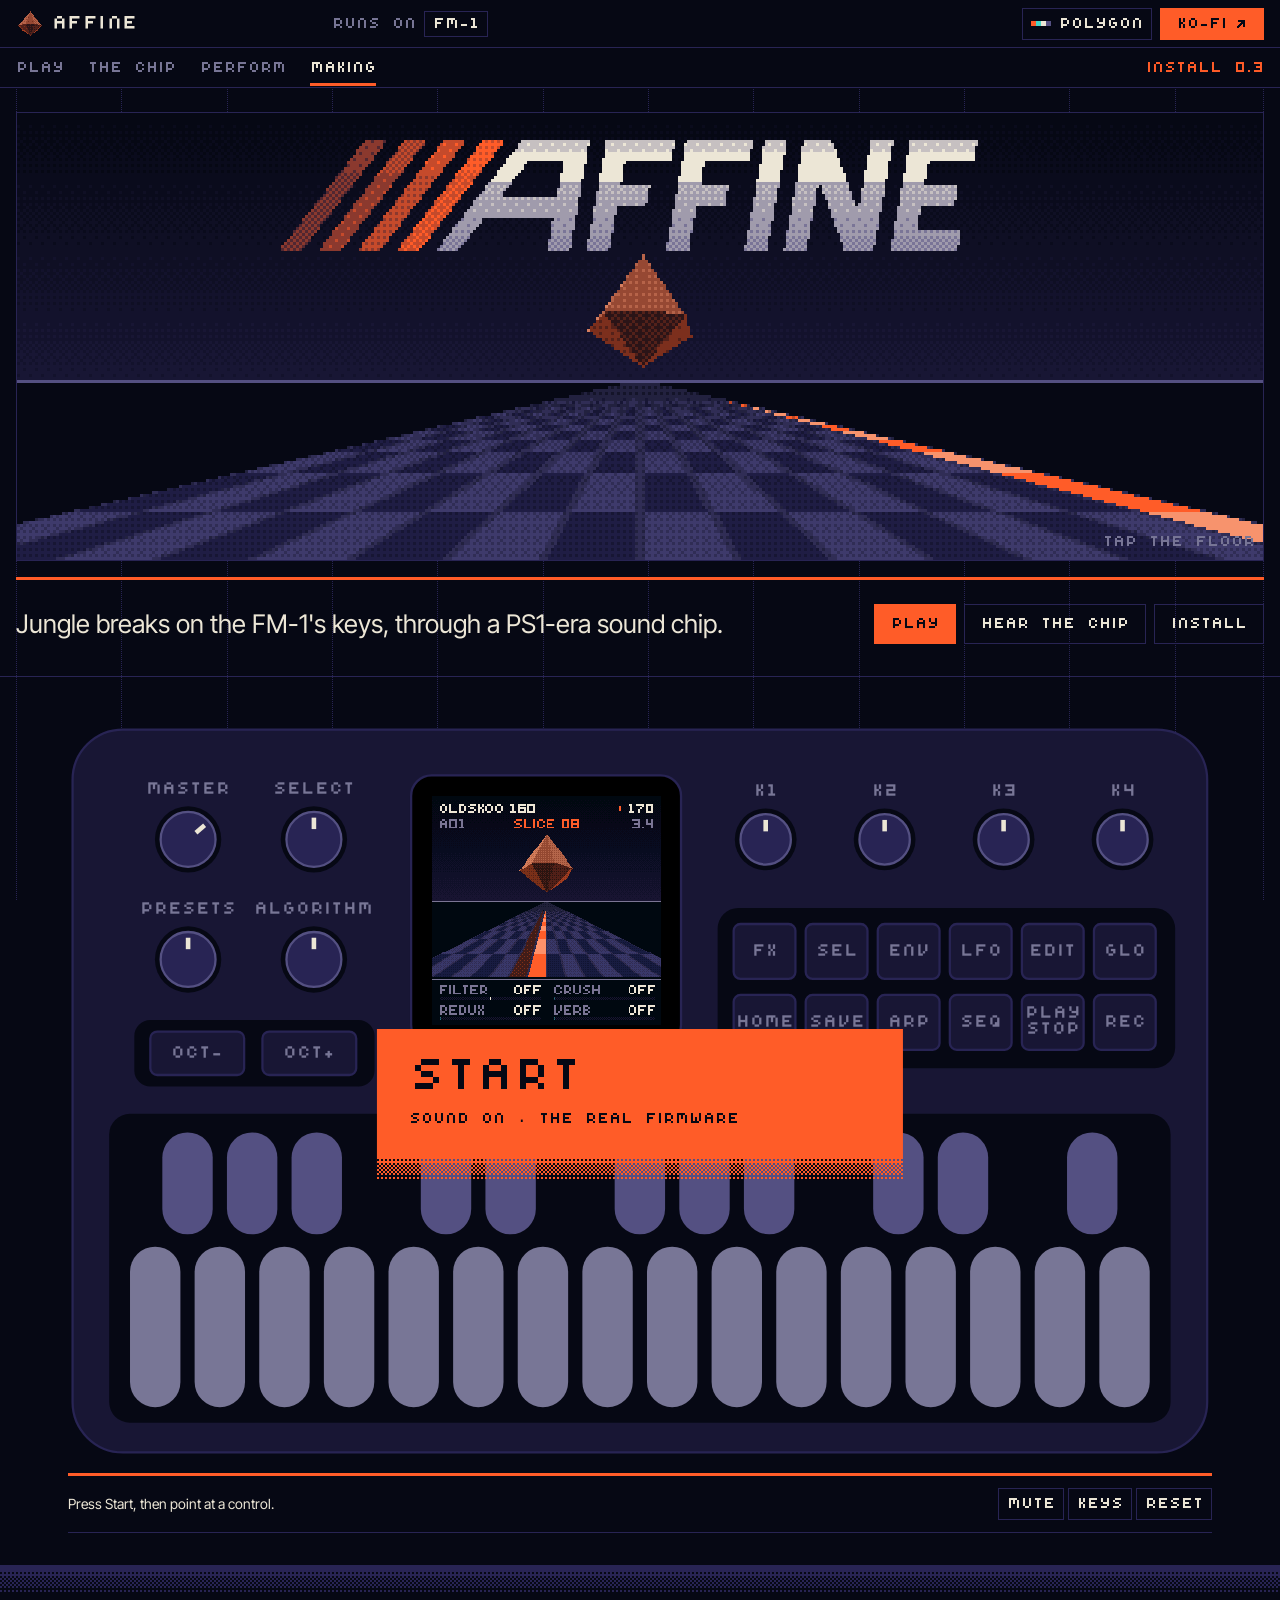
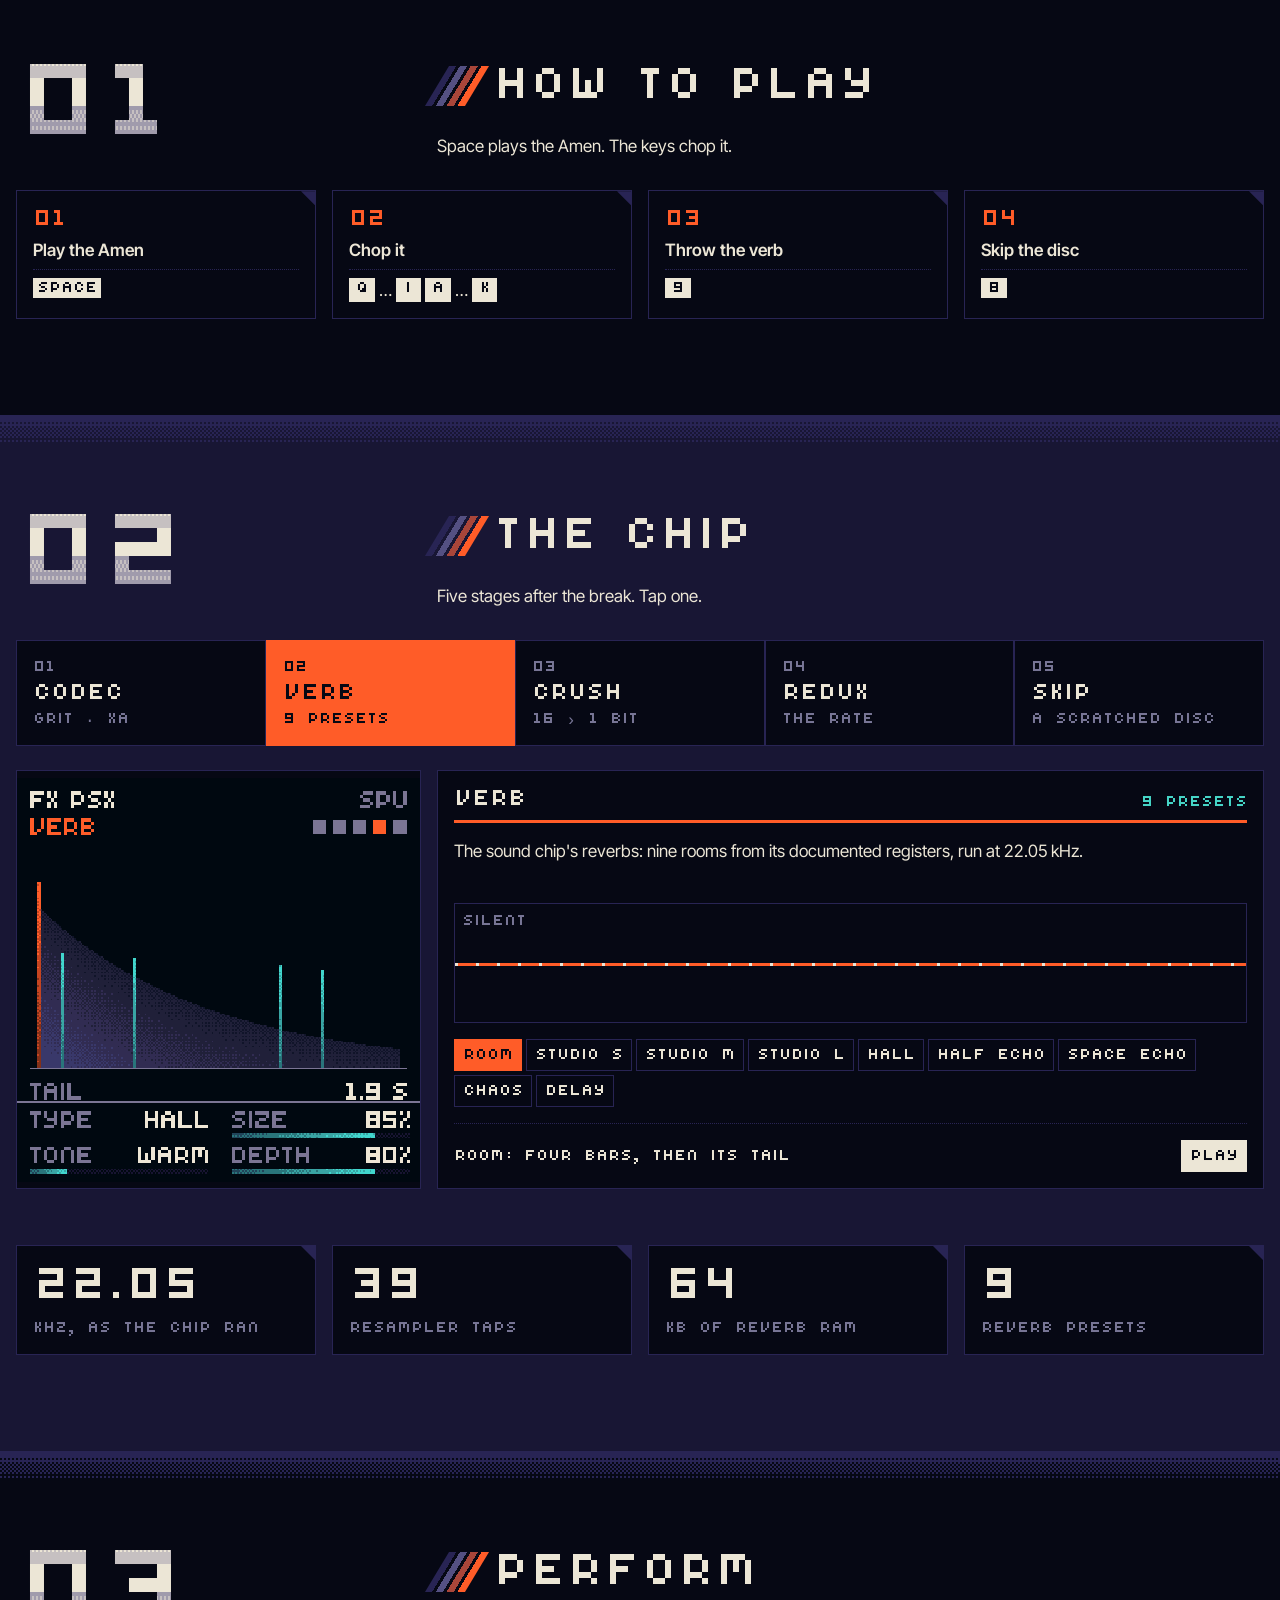
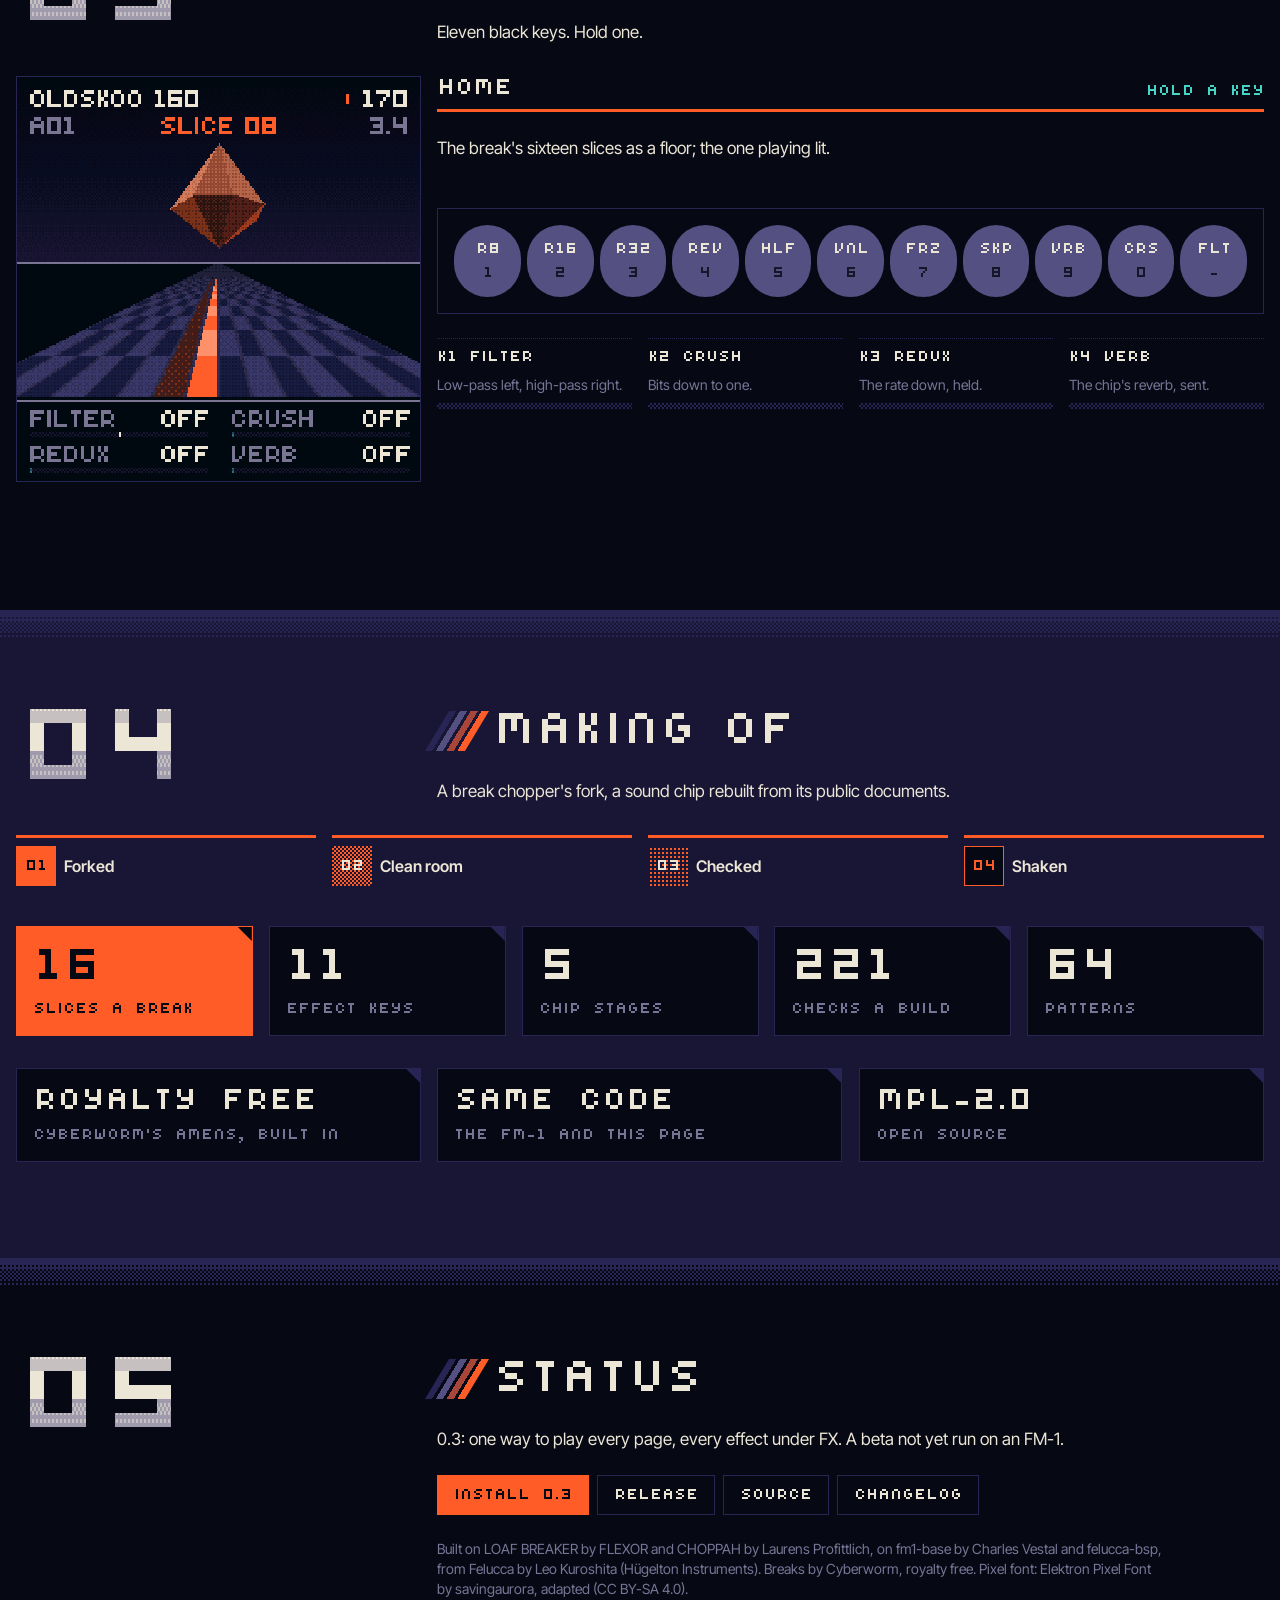
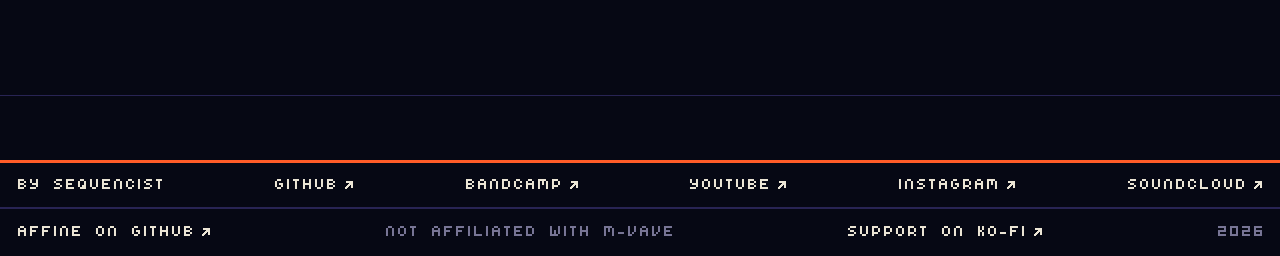
==== commit d9f74e97: "0.3 on the site's installer (the owner: "update go"): the controls redesign, the site's FM-1 on 0.3 " ====
--- a/web/index.html
+++ b/web/index.html
@@ -35,7 +35,7 @@
   <a href="#perform">Perform</a>
   <a href="#made">Making</a>
   <span class="sp"></span>
-  <a href="install/" class="tag">Install 0.2</a>
+  <a href="install/" class="tag">Install 0.3</a>
 </nav>
 
 <section class="hero">
@@ -82,9 +82,9 @@
       <div class="keys">
         <h3>Knobs</h3>
         <dl>
-          <dt><kbd>↑</kbd> <kbd>↓</kbd></dt><dd>SELECT: the tempo on HOME.</dd>
+          <dt><kbd>↑</kbd> <kbd>↓</kbd></dt><dd>SELECT: the tempo.</dd>
           <dt><kbd>[</kbd> <kbd>]</kbd> · <kbd>;</kbd> <kbd>'</kbd></dt><dd>ALGORITHM: the break. PRESETS: the pattern.</dd>
-          <dt><kbd>Z</kbd> <kbd>X</kbd></dt><dd>OCT− and OCT+.</dd>
+          <dt><kbd>Z</kbd> <kbd>X</kbd></dt><dd>OCT− and OCT+: a page's items, or the pitch.</dd>
         </dl>
       </div>
       <div class="keys">
@@ -202,8 +202,8 @@
   <p class="sec__n" aria-hidden="true">05</p>
   <div class="sec__body">
     <h2 class="display stripes">Status</h2>
-    <p class="lede">0.2: PSX COLOR and the PUNCH keys. A beta not yet run on an FM-1.</p>
-    <p class="hero__acts status__acts"><a class="btn" href="install/">Install 0.2</a><a class="btn ghost" href="https://github.com/InigoHernandez/affine/releases" target="_blank" rel="noopener">Release</a><a class="btn ghost" href="https://github.com/InigoHernandez/affine" target="_blank" rel="noopener">Source</a><a class="btn ghost" href="https://github.com/InigoHernandez/affine/blob/main/CHANGELOG.md" target="_blank" rel="noopener">Changelog</a></p>
+    <p class="lede">0.3: one way to play every page, every effect under FX. A beta not yet run on an FM-1.</p>
+    <p class="hero__acts status__acts"><a class="btn" href="install/">Install 0.3</a><a class="btn ghost" href="https://github.com/InigoHernandez/affine/releases" target="_blank" rel="noopener">Release</a><a class="btn ghost" href="https://github.com/InigoHernandez/affine" target="_blank" rel="noopener">Source</a><a class="btn ghost" href="https://github.com/InigoHernandez/affine/blob/main/CHANGELOG.md" target="_blank" rel="noopener">Changelog</a></p>
     <p class="credits">Built on LOAF BREAKER by FLEXOR and CHOPPAH by Laurens Profittlich, on fm1-base by Charles Vestal and felucca-bsp, from Felucca by Leo Kuroshita (Hügelton Instruments). Breaks by Cyberworm, royalty free. Pixel font: Elektron Pixel Font by savingaurora, adapted (CC BY-SA 4.0).</p>
   </div>
 </section>
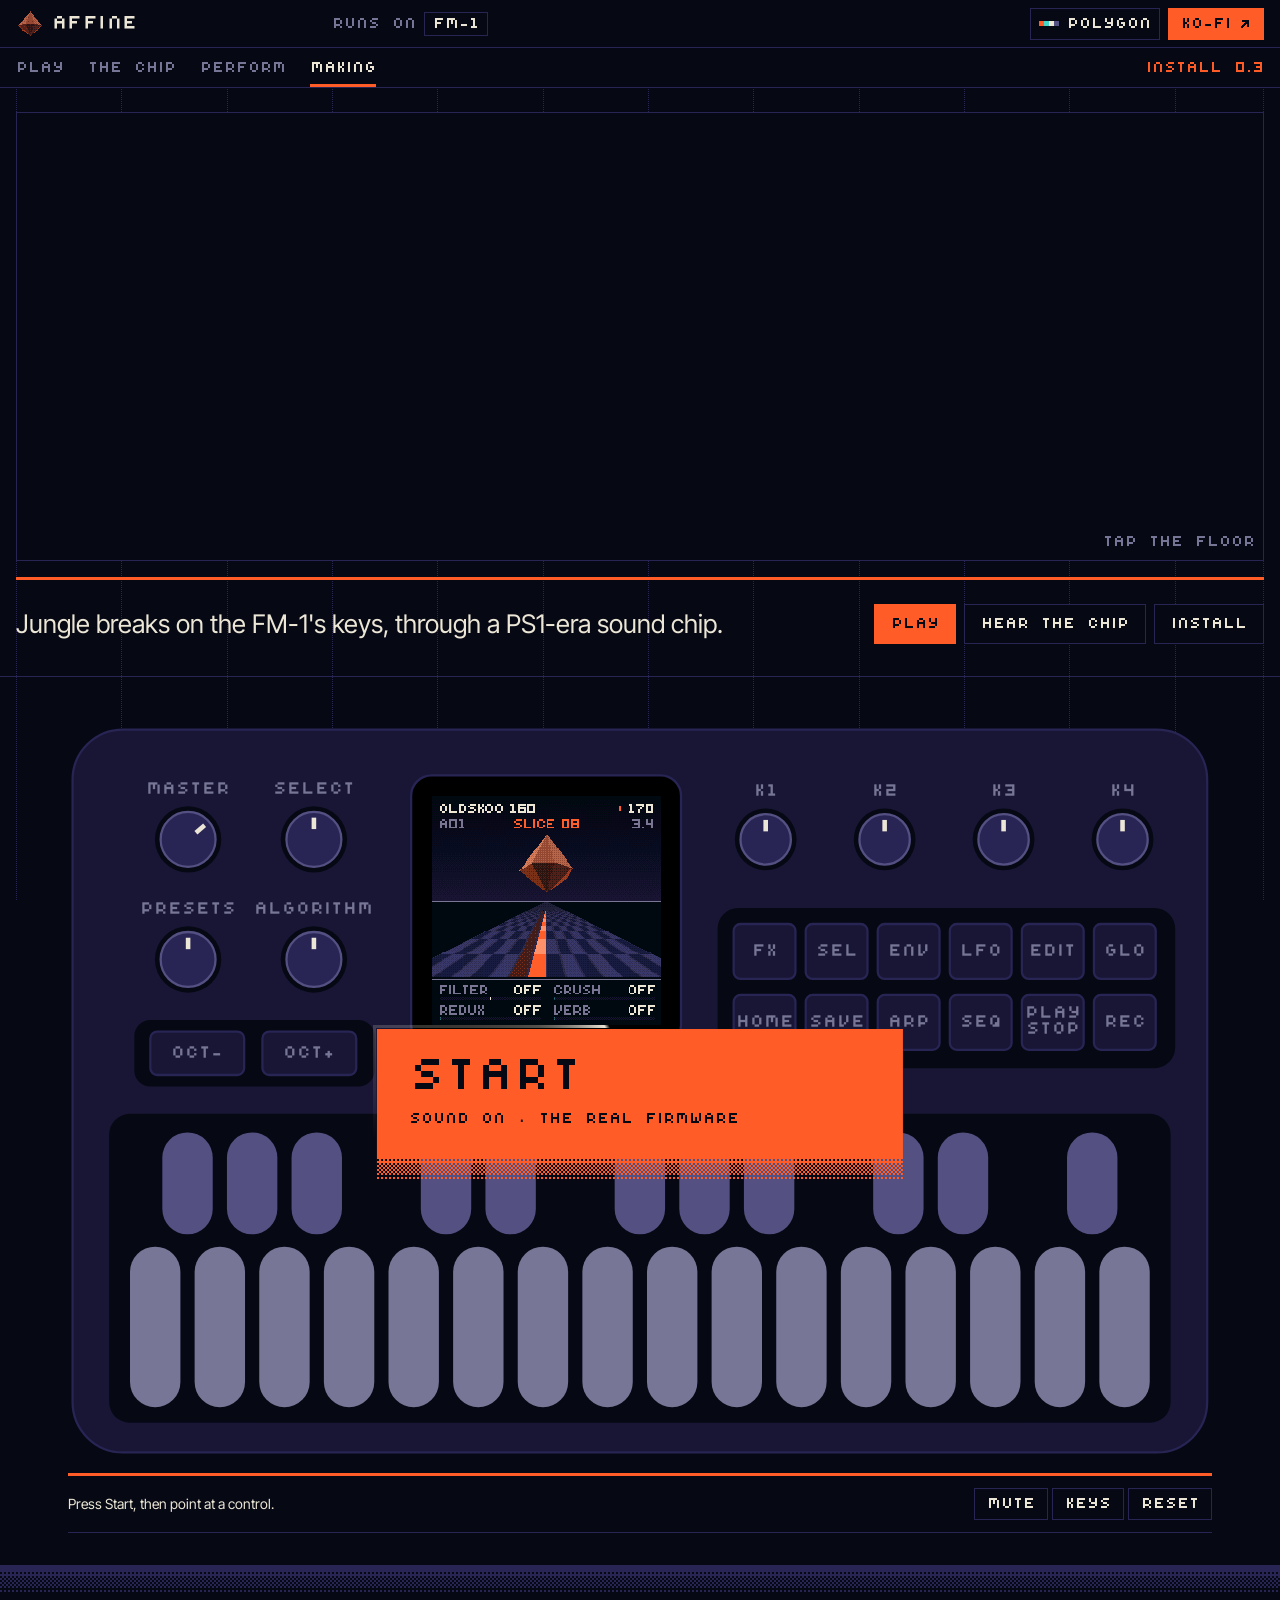
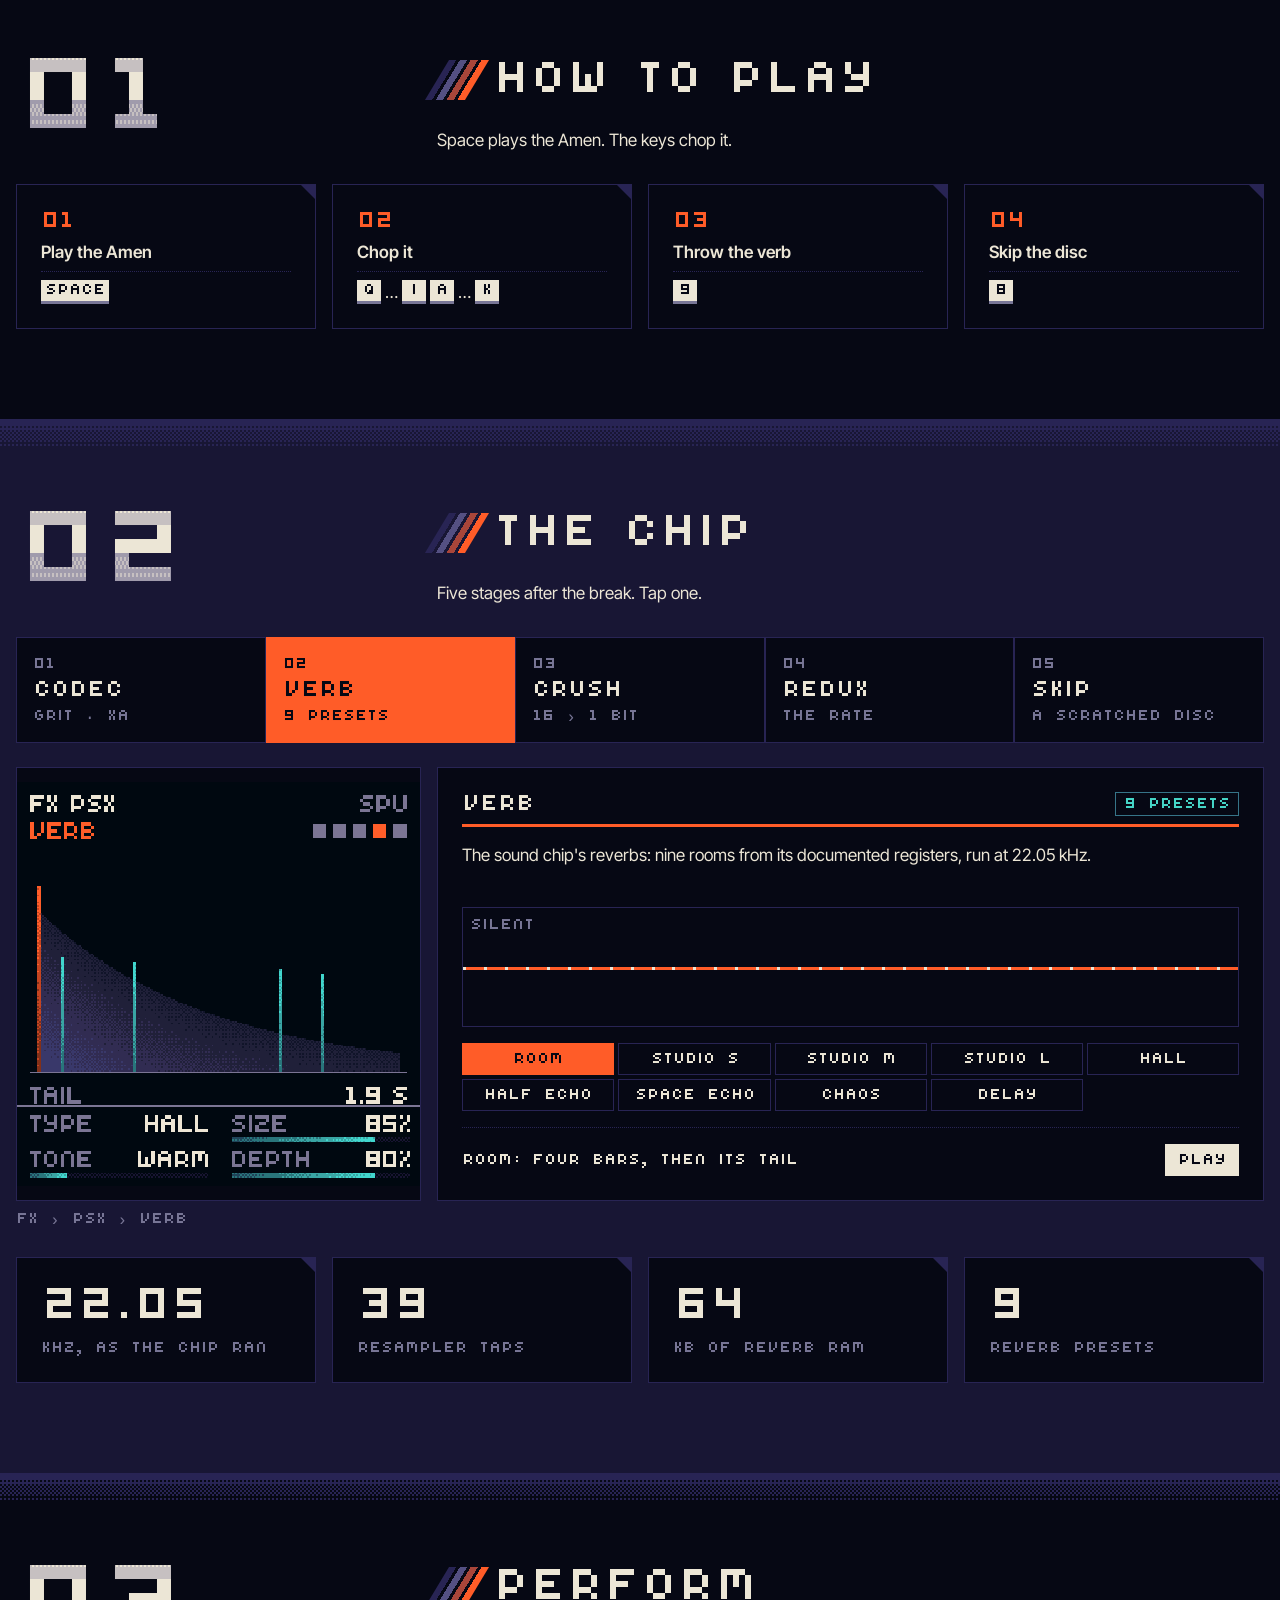
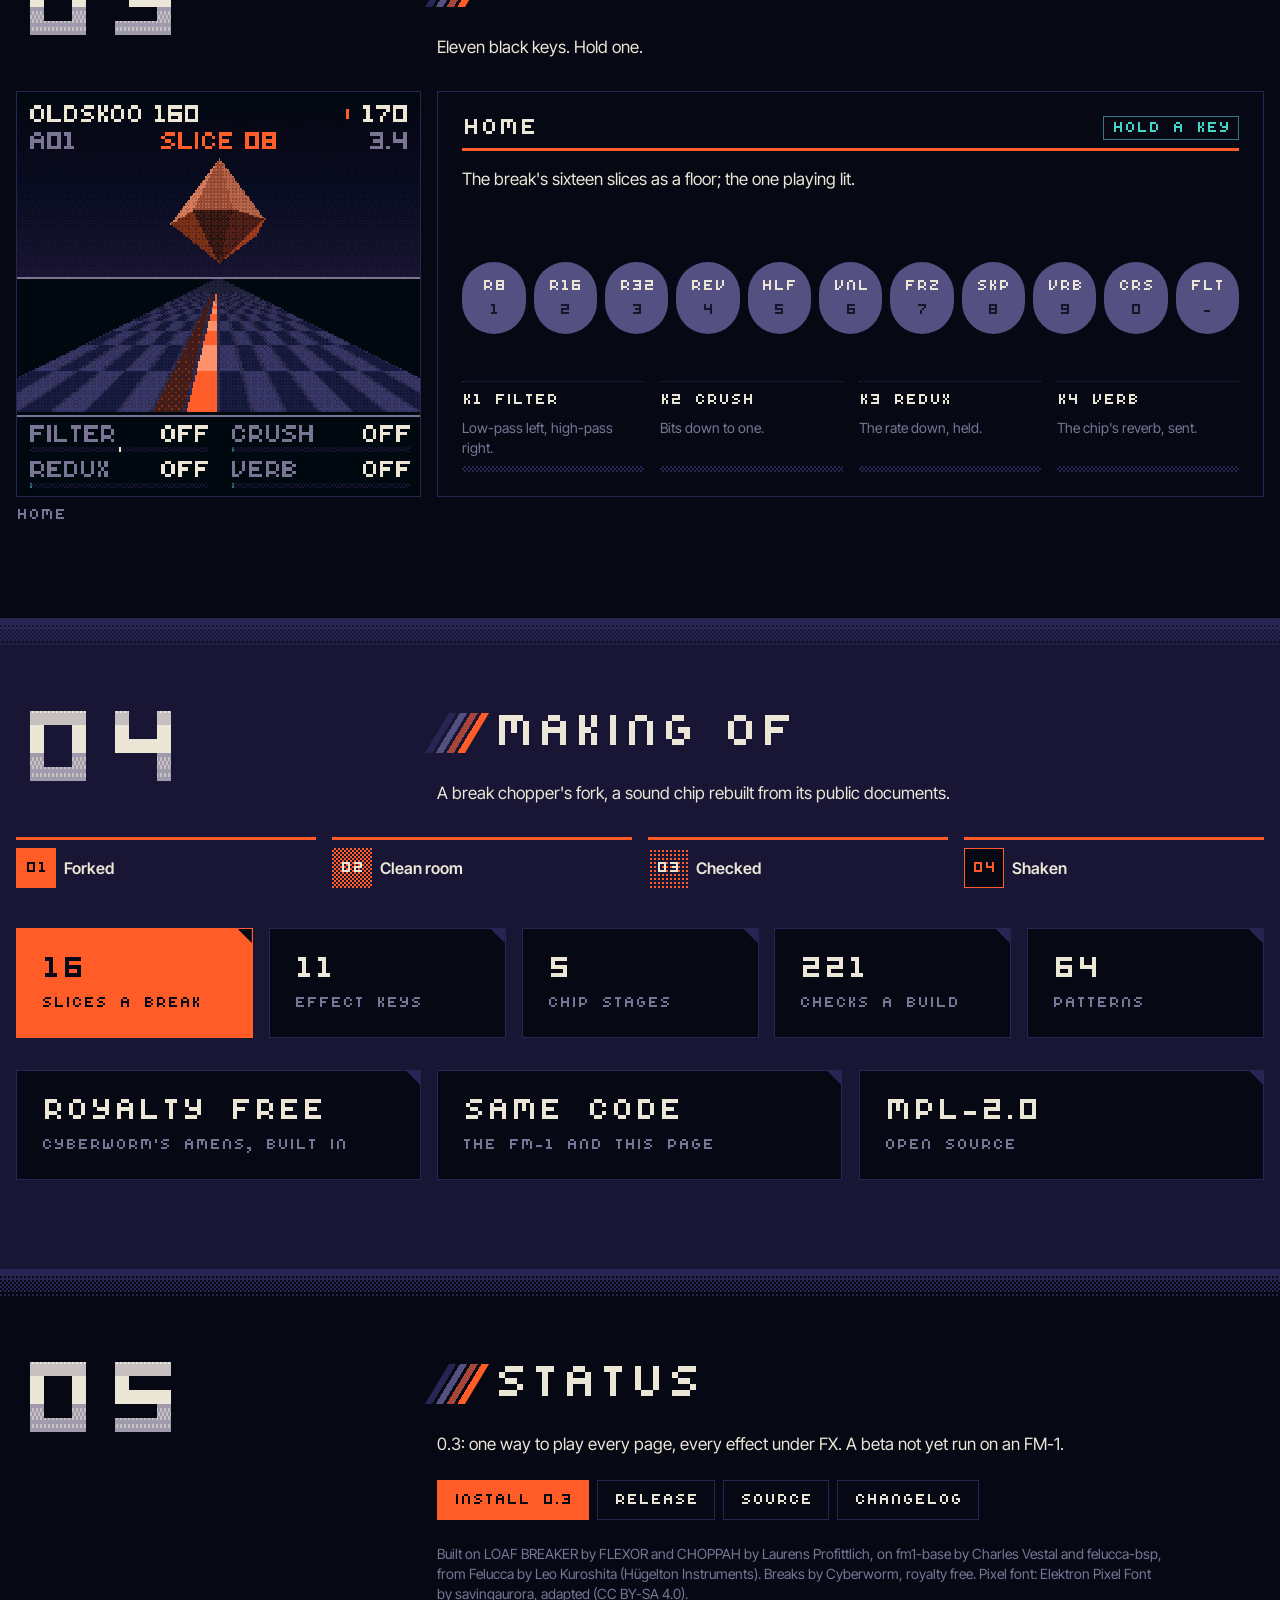
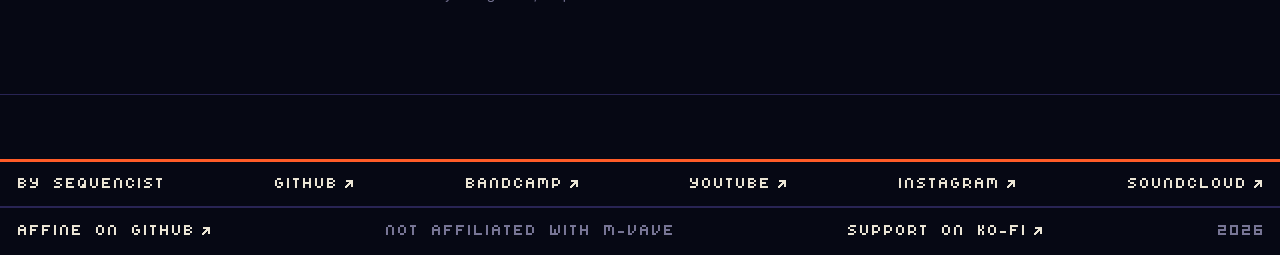
==== commit 60ffa605: "Site and installer on one system: components, grid, spacing and motion The owner's references (shadc" ====
--- a/web/index.html
+++ b/web/index.html
@@ -14,7 +14,7 @@
 <script>try { const s = +localStorage.getItem("affine.skin"); if (s > 0 && s < 5) document.documentElement.dataset.skin = s; } catch (e) {}</script>
 <link rel="icon" href="gem.svg" type="image/svg+xml">
 <link rel="preload" href="fonts/mono2k-font.otf" as="font" type="font/otf" crossorigin>
-<link rel="stylesheet" href="style.css?v=20">
+<link rel="stylesheet" href="style.css?v=21">
 </head>
 <body>
 <!-- AFFINE's hover (style.css dg-tear): rows slipping as a disc skips -->
@@ -26,8 +26,8 @@
 
 <header class="bar">
   <a class="brand" href="./" aria-label="AFFINE"><canvas width="28" height="28" aria-hidden="true"></canvas><b>AFFINE</b></a>
-  <p class="dev label"><span>Runs on</span><b>FM-1</b></p>
-  <span class="acts"><button id="skin" class="skinbtn" type="button" aria-label="The skin: POLYGON. Next skin"><i aria-hidden="true"></i><span id="skin-n">POLYGON</span></button><a class="cta" href="https://ko-fi.com/sequencist" target="_blank" rel="noopener">Ko-fi</a></span>
+  <p class="dev label"><span>Runs on</span><b class="badge">FM-1</b></p>
+  <span class="acts"><button id="skin" class="btn btn--outline btn--sm skinbtn" type="button" aria-label="The skin: POLYGON. Next skin"><i aria-hidden="true"></i><span id="skin-n">POLYGON</span></button><a class="btn btn--primary btn--sm cta" href="https://ko-fi.com/sequencist" target="_blank" rel="noopener">Ko-fi</a></span>
 </header>
 <nav class="subnav" aria-label="Sections">
   <a href="#play">Play</a>
@@ -36,6 +36,7 @@
   <a href="#made">Making</a>
   <span class="sp"></span>
   <a href="install/" class="tag">Install 0.3</a>
+  <i class="subnav__ink" aria-hidden="true"></i>
 </nav>
 
 <section class="hero">
@@ -45,7 +46,7 @@
   </div>
   <div class="hero__sub">
     <p class="hero__line">Jungle breaks on the FM-1's keys, through a PS1-era sound chip.</p>
-    <p class="hero__acts"><a class="btn" href="#play">Play</a><a class="btn ghost" href="#chip">Hear the chip</a><a class="btn ghost" href="install/">Install</a></p>
+    <p class="hero__acts"><a class="btn btn--primary" href="#play">Play</a><a class="btn btn--outline" href="#chip">Hear the chip</a><a class="btn btn--outline" href="install/">Install</a></p>
   </div>
 </section>
 
@@ -58,18 +59,18 @@
         <div id="controls" role="group" aria-label="The FM-1's panel" inert></div>
       </div>
     </div>
-    <button id="start" class="start" type="button"><span>Start</span><small>Sound on · the real firmware</small></button>
+    <button id="start" class="start beam" type="button"><span>Start</span><small>Sound on · the real firmware</small></button>
   </div>
   <div class="playbar">
     <p class="status" id="status" role="status" aria-live="polite">Press Start, then point at a control.</p>
     <span class="cpu" id="cpu"></span>
     <div class="playbar__acts">
-      <button class="pbtn" id="snd" type="button" aria-pressed="false">Mute</button>
-      <button class="pbtn" id="keys-tog" type="button" aria-expanded="false" aria-controls="keymap">Keys</button>
-      <button class="pbtn" id="reset" type="button" aria-expanded="false" aria-controls="reset-ask">Reset</button>
-    </div>
-  </div>
-  <div class="drawer" id="keymap" hidden>
+      <button class="btn btn--outline btn--sm" id="snd" type="button" aria-pressed="false">Mute</button>
+      <button class="btn btn--outline btn--sm" id="keys-tog" type="button" aria-expanded="false" aria-controls="keymap">Keys</button>
+      <button class="btn btn--outline btn--sm" id="reset" type="button" aria-expanded="false" aria-controls="reset-ask">Reset</button>
+    </div>
+  </div>
+  <div class="drawer" id="keymap" hidden><div class="drawer__clip">
     <div class="drawer__in keymap">
       <div class="keys">
         <h3>Keys</h3>
@@ -95,13 +96,13 @@
         </dl>
       </div>
     </div>
-  </div>
-  <div class="drawer" id="reset-ask" hidden>
+  </div></div>
+  <div class="drawer" id="reset-ask" hidden><div class="drawer__clip">
     <div class="drawer__in ask" role="group" aria-labelledby="reset-q">
       <p id="reset-q">Erase what this browser's AFFINE saved and start from the factory?</p>
-      <p class="ask__acts"><button class="pbtn solid" id="reset-yes" type="button">Erase and restart</button><button class="pbtn" id="reset-no" type="button">Keep it</button></p>
-    </div>
-  </div>
+      <p class="ask__acts"><button class="btn btn--solid btn--sm" id="reset-yes" type="button">Erase and restart</button><button class="btn btn--outline btn--sm" id="reset-no" type="button">Keep it</button></p>
+    </div>
+  </div></div>
 </section>
 
 <section class="sec" id="howto">
@@ -129,14 +130,14 @@
     <div class="chip__screen">
       <figure class="scr scan"><div class="scr__box"><canvas id="chip-scr" width="240" height="240" data-src="screens/psx-verb.png" role="img" aria-label="The FM-1's PSX page"></canvas></div><figcaption id="chip-cap">EFFECTS › PSX</figcaption></figure>
     </div>
-    <div class="chip__plate wipe">
-      <div class="chip__head"><h3 id="chip-name">VERB</h3><span class="label cool" id="chip-tag">9 presets</span></div>
+    <div class="chip__plate card wipe">
+      <div class="card__head"><h3 class="card__title" id="chip-name">VERB</h3><span class="badge badge--cool" id="chip-tag">9 presets</span></div>
       <p class="chip__line" id="chip-line"></p>
       <div class="scope"><canvas id="scope" aria-hidden="true"></canvas><span class="scope__t" id="scope-t">Silent</span><span class="scope__p" id="scope-p"></span></div>
       <div class="chips" id="chip-opts" role="group" aria-label="Its settings, heard"></div>
-      <div class="chip__acts">
+      <div class="card__foot">
         <span class="label" id="chip-hint">A break, dry, then the stage</span>
-        <button class="pbtn solid" id="chip-play" type="button">Play</button>
+        <button class="btn btn--solid btn--sm" id="chip-play" type="button">Play</button>
       </div>
     </div>
     <ul class="chip__facts">
@@ -158,8 +159,8 @@
     <div class="perf__screen">
       <figure class="scr scan"><div class="scr__box"><canvas id="perf-scr" width="240" height="240" data-src="screens/home.png" role="img" aria-label="HOME on the FM-1"></canvas></div><figcaption id="perf-cap">HOME</figcaption></figure>
     </div>
-    <div class="perf__plate">
-      <div class="perf__name"><h3 id="perf-name">HOME</h3><span class="label cool" id="perf-key">Hold a key</span></div>
+    <div class="perf__plate card">
+      <div class="card__head"><h3 class="card__title" id="perf-name">HOME</h3><span class="badge badge--cool" id="perf-key">Hold a key</span></div>
       <p class="perf__line" id="perf-line">The break's sixteen slices as a floor; the one playing lit.</p>
       <div class="bks wipe" id="bks" role="group" aria-label="The black keys"></div>
       <ul class="knobs4" aria-label="HOME's four knobs">
@@ -203,7 +204,7 @@
   <div class="sec__body">
     <h2 class="display stripes">Status</h2>
     <p class="lede">0.3: one way to play every page, every effect under FX. A beta not yet run on an FM-1.</p>
-    <p class="hero__acts status__acts"><a class="btn" href="install/">Install 0.3</a><a class="btn ghost" href="https://github.com/InigoHernandez/affine/releases" target="_blank" rel="noopener">Release</a><a class="btn ghost" href="https://github.com/InigoHernandez/affine" target="_blank" rel="noopener">Source</a><a class="btn ghost" href="https://github.com/InigoHernandez/affine/blob/main/CHANGELOG.md" target="_blank" rel="noopener">Changelog</a></p>
+    <p class="hero__acts status__acts"><a class="btn btn--primary" href="install/">Install 0.3</a><a class="btn btn--outline" href="https://github.com/InigoHernandez/affine/releases" target="_blank" rel="noopener">Release</a><a class="btn btn--outline" href="https://github.com/InigoHernandez/affine" target="_blank" rel="noopener">Source</a><a class="btn btn--outline" href="https://github.com/InigoHernandez/affine/blob/main/CHANGELOG.md" target="_blank" rel="noopener">Changelog</a></p>
     <p class="credits">Built on LOAF BREAKER by FLEXOR and CHOPPAH by Laurens Profittlich, on fm1-base by Charles Vestal and felucca-bsp, from Felucca by Leo Kuroshita (Hügelton Instruments). Breaks by Cyberworm, royalty free. Pixel font: Elektron Pixel Font by savingaurora, adapted (CC BY-SA 4.0).</p>
   </div>
 </section>
@@ -220,12 +221,12 @@
   <a class="label kofi" href="https://github.com/InigoHernandez/affine" target="_blank" rel="noopener">AFFINE on GitHub</a><span class="label">Not affiliated with M-VAVE</span><a class="label kofi" href="https://ko-fi.com/sequencist" target="_blank" rel="noopener">Support on Ko-fi</a><span class="label r">2026</span>
 </footer>
 
-<script src="site.js?v=2"></script>
+<script src="site.js?v=3"></script>
 <script src="scene.js?v=1"></script>
 <script src="brand.js?v=1"></script>
 <script src="panel.js?v=1"></script>
-<script src="play.js?v=3"></script>
-<script src="chip.js?v=2"></script>
+<script src="play.js?v=4"></script>
+<script src="chip.js?v=3"></script>
 <script src="perform.js?v=2"></script>
 </body>
 </html>
--- a/web/style.css
+++ b/web/style.css
@@ -8,7 +8,13 @@
  *   small   14 Inter Tight
  *   text    17 Inter Tight, for reading
  *   title   the pixel font at 3x
- *   display the pixel font at 6x (4x on a phone), section titles */
+ *   display the pixel font at 6x (4x on a phone), section titles
+ * Components, one of each family (after shadcn/ui's anatomy, MIT, in POLYGON: square, the pixel font):
+ *   .btn     --primary (hot) / --outline / --solid (ink); --sm 32, md 40, --lg 48
+ *   .card    padding --card-pad, gap 16; .card__head (title, a badge; the hot rule), .card__foot (the dotted rule)
+ *   .badge   --cool / --hot;  kbd a keycap
+ * Motion: the pixel reveals stay stepped, as the FM-1 draws; what moves the layout (drawers, the tabs' bar, tooltips)
+ * takes transitions.dev's tokens (--duration-*, --ease-smooth-out, --distance-*: its free tokens and recipes). */
 @font-face { font-family: "AFF Pixel"; src: url(fonts/mono2k-font.otf) format("opentype"); font-display: block; }
 @font-face { font-family: "Inter Tight"; src: url(fonts/InterTight-400.woff) format("woff"); font-weight: 400; font-display: swap; }
 @font-face { font-family: "Inter Tight"; src: url(fonts/InterTight-600.woff) format("woff"); font-weight: 600 900; font-display: swap; }
@@ -20,8 +26,18 @@
   --pix: "AFF Pixel", ui-monospace, Menlo, monospace;
   --text: "Inter Tight", "Helvetica Neue", Helvetica, Arial, sans-serif;
   --pu: 8px;                      /* the pixel font's design pixel at 1x: sizes are whole multiples of it */
-  --s1: 8px; --s2: 16px; --s3: 24px; --s4: 32px; --s6: 48px; --s8: 64px; --s12: 96px; --s16: 128px;
+  --s05: 4px; --s1: 8px; --s15: 12px; --s2: 16px; --s3: 24px; --s4: 32px; --s6: 48px; --s8: 64px; --s12: 96px; --s16: 128px;
   --gut: var(--s2);
+  --max: 1440px;                  /* the content's width at most; backgrounds and rules still run edge to edge */
+  --pad: max(var(--gut), calc((100% - var(--max)) / 2 + var(--gut)));   /* (on an element as wide as the window) */
+  --h-sm: 32px; --h-md: 40px; --h-lg: 48px;   /* control heights */
+  --card-pad: var(--s3);
+  --ring-w: 2px; --ring-o: 2px;
+  /* transitions.dev's motion tokens (the ones used) */
+  --duration-stagger: 40ms; --duration-micro: 80ms; --duration-quick: 150ms; --duration-fast: 250ms;
+  --duration-medium: 350ms; --duration-slow: 400ms; --duration-very-slow: 500ms;
+  --ease-smooth-out: cubic-bezier(0.22, 1, 0.36, 1); --ease-out: ease-out;
+  --distance-micro: 4px; --distance-base: 8px; --distance-medium: 12px;
   --label: 400 calc(var(--pu) * 2) / calc(var(--pu) * 2.5) var(--pix);
   --small: 400 14px / 20px var(--text);
   --body: 400 17px / 24px var(--text);
@@ -36,6 +52,7 @@
 html { background: var(--bg); scroll-behavior: smooth; overflow-x: clip; }
 body { margin: 0; background: var(--bg); color: var(--ink); font: var(--body); overflow-x: clip; -webkit-font-smoothing: antialiased; }
 p, h1, h2, h3, h4, dl, dd, ol, ul, figure { margin: 0; }
+[hidden] { display: none !important; }
 a { color: inherit; }
 img, canvas { image-rendering: pixelated; }
 ::selection { background: var(--hot); color: var(--bg); }
@@ -50,10 +67,8 @@
 .cool { color: var(--cool); }
 
 /* the grid: twelve columns with the gutter; the rules mark each column's start */
-.bar, .hero__sub, .sec, .rules {
-  display: grid; grid-template-columns: repeat(12, minmax(0, 1fr)); column-gap: var(--gut);
-  padding-left: var(--gut); padding-right: var(--gut);
-}
+.bar, .hero__sub, .sec, .rules { display: grid; grid-template-columns: repeat(12, minmax(0, 1fr)); column-gap: var(--gut); }
+.bar, .sec, .rules { padding-left: var(--pad); padding-right: var(--pad); }
 .rules { position: fixed; inset: 0; pointer-events: none; z-index: 0; }
 .rules i { border-left: 1px dotted var(--line); }
 .rules i:last-child { border-right: 1px dotted var(--line); }   /* (the last column closed: the grid's right edge) */
@@ -65,35 +80,46 @@
 .brand canvas { width: 28px; height: 28px; image-rendering: pixelated; }   /* (brand.js: the gem, in 3D on a pointer) */
 .brand b { font: var(--title); font-size: calc(var(--pu) * 2.5); letter-spacing: 0.02em; }
 .dev { display: flex; align-items: center; gap: var(--s1); color: var(--gray); }
-.dev b { color: var(--ink); font-weight: 400; padding: 2px var(--s1); border: 1px solid var(--line); }
+.dev .badge { color: var(--ink); }
 header.bar > .acts { grid-column: span 6; display: flex; justify-content: flex-end; align-items: center; gap: var(--s1); }
-.cta, .skinbtn, .btn, .pbtn {
-  position: relative; isolation: isolate; display: inline-flex; align-items: center; gap: var(--s1); white-space: nowrap; cursor: pointer;
-  font: var(--label); text-transform: uppercase; text-decoration: none; border-radius: 0;
-}
-.cta { height: var(--s4); padding: 0 var(--s2); color: var(--bg); background: var(--hot); border: 1px solid var(--hot); }
+/* .btn: one button, three variants, three heights (the chip's settings are small outline buttons too) */
+.btn, .chips button {
+  position: relative; isolation: isolate; display: inline-flex; align-items: center; justify-content: center; gap: var(--s1);
+  height: var(--h-md); padding: 0 var(--s2); white-space: nowrap; cursor: pointer; text-decoration: none; border-radius: 0;
+  font: var(--label); text-transform: uppercase; color: var(--ink); background: var(--bg); border: 1px solid var(--line);
+}
+.btn--sm, .chips button { height: var(--h-sm); padding: 0 var(--s15); }
+.btn--lg { height: var(--h-lg); padding: 0 var(--s3); }
+.btn--primary { color: var(--bg); background: var(--hot); border-color: var(--hot); }
+.btn--primary:hover { color: var(--hot); background: var(--bg); }
+.btn--outline:hover, .chips button:hover { border-color: var(--ink); }
+.btn--solid, .btn--outline:is([aria-pressed="true"], [aria-expanded="true"]) { color: var(--bg); background: var(--ink); border-color: var(--ink); }
+.btn:disabled { opacity: 0.5; pointer-events: none; }
 .cta::after, .links a::after, .kofi::after {
   content: ""; display: inline-block; width: 12px; height: 12px; background: currentColor;
   -webkit-mask: var(--arrow) center / contain no-repeat; mask: var(--arrow) center / contain no-repeat;
 }
 :root { --arrow: url("data:image/svg+xml,%3Csvg xmlns='http://www.w3.org/2000/svg' viewBox='0 0 12 12' shape-rendering='crispEdges'%3E%3Cpath d='M3 2h7v7H8V5.4l-5.3 5.3-1.4-1.4L6.6 4H3z'/%3E%3C/svg%3E"); }
-.cta:hover { background: var(--bg); color: var(--hot); }
-.skinbtn { height: var(--s4); padding: 0 var(--s1); color: var(--ink); background: var(--bg); border: 1px solid var(--line); }
+.skinbtn { padding: 0 var(--s1); }
 .skinbtn i { display: inline-grid; grid-template-columns: repeat(4, 5px); grid-auto-rows: 5px; }
 .skinbtn i b { display: block; }
-.skinbtn:hover { border-color: var(--ink); }
 
 .subnav { position: sticky; top: 0; z-index: 3; display: flex; gap: var(--s3); align-items: center; min-height: 40px;
-  padding: 0 var(--gut); background: var(--bg); border-bottom: 1px solid var(--line); overflow-x: auto; scrollbar-width: none; }
-.subnav a { font: var(--label); text-transform: uppercase; text-decoration: none; color: var(--gray); white-space: nowrap; padding: var(--s1) 0; position: relative; }
-.subnav a::before { content: ""; position: absolute; left: 0; right: 0; bottom: 0; height: 3px; background: var(--hot); transform: scaleX(0); transform-origin: 0 50%; transition: transform 200ms steps(5); }
+  padding: 0 var(--pad); background: var(--bg); border-bottom: 1px solid var(--line); overflow-x: auto; scrollbar-width: none; }
+.subnav a { font: var(--label); text-transform: uppercase; text-decoration: none; color: var(--gray); white-space: nowrap; padding: var(--s1) 0; position: relative;
+  transition: color var(--duration-fast) var(--ease-smooth-out); }
+/* the section in view: one bar that slides from link to link (transitions.dev's sliding tabs; site.js measures);
+ * the link pointed at gets a dim one of its own */
+.subnav a::before { content: ""; position: absolute; left: 0; right: 0; bottom: 0; height: 3px; background: var(--dim); transform: scaleX(0); transform-origin: 0 50%; transition: transform var(--duration-quick) steps(4); }
+.subnav a:hover::before { transform: none; }
 .subnav a:hover, .subnav a.on { color: var(--ink); }
-.subnav a:hover::before, .subnav a.on::before { transform: none; }
+.subnav__ink { position: absolute; left: 0; bottom: 0; height: 3px; width: var(--w, 0px); transform: translateX(var(--x, 0px)); background: var(--hot); pointer-events: none;
+  transition: transform var(--duration-fast) var(--ease-smooth-out), width var(--duration-fast) var(--ease-smooth-out); }
 .subnav .sp { flex: 1; }
 .subnav .tag { color: var(--hot); }
 
 /* the hero: the scene across the grid (the floor, the gem, the wordmark), then its one line and its three ways in */
-.hero { position: relative; z-index: 1; padding: var(--s3) var(--gut) 0; }
+.hero { position: relative; z-index: 1; padding: var(--s3) var(--pad) 0; }
 .scene { position: relative; display: block; border: 1px solid var(--line); background: var(--bg); overflow: hidden; cursor: crosshair; }
 #scene { display: block; width: 100%; height: auto; }
 .scene__hint { position: absolute; right: var(--s1); bottom: var(--s1); font: var(--label); color: var(--gray); text-transform: uppercase; pointer-events: none;
@@ -102,24 +128,21 @@
 .hero__sub { padding: var(--s3) 0 var(--s4); border-top: 3px solid var(--hot); margin-top: var(--s2); }
 .hero__line { grid-column: 1 / span 7; align-self: center; font: 400 clamp(20px, 2vw, 28px) / 1.25 var(--text); }
 .hero__acts { grid-column: 8 / span 5; display: flex; flex-wrap: wrap; justify-content: flex-end; align-items: center; gap: var(--s1); }
-.btn { height: 40px; padding: 0 var(--s2); color: var(--bg); background: var(--hot); border: 1px solid var(--hot); }
-.btn.ghost { color: var(--ink); background: transparent; border-color: var(--line); }
-.pbtn { justify-content: center; height: var(--s4); padding: 0 var(--s1); color: var(--ink); background: var(--bg); border: 1px solid var(--line); }
-.pbtn[aria-pressed="true"], .pbtn[aria-expanded="true"], .pbtn.solid { background: var(--ink); color: var(--bg); border-color: var(--ink); }
 /* what you point at answers: AFFINE's tear (below), then the washed rest: a faint dither and scanlines behind the
  * words; a press sinks it */
-:is(.btn, .pbtn, .cta, .skinbtn)::before, .chips button::before {
+.btn::before, .chips button::before {
   content: ""; position: absolute; inset: 0; z-index: -1; pointer-events: none; opacity: 0;
   background: repeating-linear-gradient(0deg, color-mix(in srgb, var(--ink) 9%, transparent) 0 1px, transparent 1px 3px),
     var(--d-hot) 0 0 / 4px 4px; image-rendering: pixelated;
 }
-:is(.btn, .pbtn, .skinbtn, .cta, .chips button):is(:hover, :focus-visible)::before { opacity: 0.55; }
-.btn:hover { color: var(--ink); background: var(--bg); }
-:is(.btn, .pbtn, .cta, .skinbtn):active { transform: translateY(1px); }
-:is(.btn, .pbtn, .cta, .skinbtn, .bk, .stage__go, .chip, .skin):focus-visible { outline: 2px solid var(--hot); outline-offset: 2px; }
+:is(.btn, .chips button):is(:hover, :focus-visible)::before { opacity: 0.55; }
+:is(.btn, .chips button):active { transform: translateY(1px); }
+/* one focus ring for everything you can reach with the keyboard */
+:is(.btn, .chips button, .bk, .stage__go, .subnav a, .links a, .kofi, .brand, .strip li, .hit, a):focus-visible {
+  outline: var(--ring-w) solid var(--hot); outline-offset: var(--ring-o); }
 
 /* the instrument: the FM-1 across the page, as wide as the window lets it stand whole with its bar under it */
-.play { position: relative; z-index: 1; padding: var(--s6) var(--gut) var(--s4); border-top: 1px solid var(--line); border-bottom: 1px solid var(--line);
+.play { position: relative; z-index: 1; padding: var(--s6) var(--pad) var(--s4); border-top: 1px solid var(--line); border-bottom: 1px solid var(--line);
   --pw: min(100%, calc((100vh - 168px) * 1000 / 640)); --pw: min(100%, calc((100svh - 168px) * 1000 / 640)); }
 .play > * { width: max(var(--pw), min(100%, 560px)); margin-left: auto; margin-right: auto; }
 .devbox { overflow-x: auto; overscroll-behavior-x: contain; }
@@ -159,6 +182,14 @@
 .start small { font: var(--label); text-transform: uppercase; }
 .start::after { content: ""; position: absolute; left: 0; right: 0; top: 100%; height: var(--s4); background: var(--g-hot) 0 0 / 4px var(--s4) repeat-x; image-rendering: pixelated; }
 .start:hover, .start:focus-visible { outline: 3px solid var(--hot); outline-offset: 3px; }
+/* a beam runs round the edge, in pixel steps (after Libraries.dev's border beam, in CSS): the one thing to press */
+@property --beam { syntax: "<angle>"; inherits: false; initial-value: 0deg; }
+.beam::before { content: ""; position: absolute; inset: -4px; padding: 3px; pointer-events: none; z-index: 1;
+  background: conic-gradient(from var(--beam), transparent 0 72%, color-mix(in srgb, var(--ink) 35%, transparent) 84%, var(--ink) 92%, transparent 93%);
+  -webkit-mask: linear-gradient(#000 0 0) content-box, linear-gradient(#000 0 0); -webkit-mask-composite: xor;
+  mask: linear-gradient(#000 0 0) content-box exclude, linear-gradient(#000 0 0);
+  animation: beam 2.8s steps(56) infinite; }
+@keyframes beam { to { --beam: 360deg; } }
 .start[disabled] { cursor: progress; }
 .start.gone { display: none; }
 .playbar { display: flex; align-items: center; gap: var(--s2); margin-top: var(--s2); padding: var(--s1) 0; border-top: 3px solid var(--hot); border-bottom: 1px solid var(--line); }
@@ -166,23 +197,32 @@
 .status b { font: var(--label); text-transform: uppercase; color: var(--hot); white-space: nowrap; }
 .status.flip { animation: st-in 160ms steps(4, end); }
 @keyframes st-in { 0% { clip-path: inset(0 100% 0 0); } 100% { clip-path: inset(0); } }
-.playbar__acts { flex: 0 0 auto; display: flex; gap: 4px; }
+.playbar__acts { flex: 0 0 auto; display: flex; gap: var(--s05); }
 .cpu { font: var(--label); color: var(--gray); white-space: nowrap; }
 #snd[aria-pressed="true"]::after { content: ""; width: 7px; height: 7px; background: currentColor; order: -1; }
-.drawer { border-bottom: 1px solid var(--line); }
+/* the drawers open as an accordion (transitions.dev's: the row 0fr to 1fr, the same time both ways); play.js
+ * shows the drawer, then .open; closing, the class goes and the drawer hides when the row has closed */
+.drawer { display: grid; grid-template-rows: 0fr; transition: grid-template-rows var(--duration-fast) var(--ease-smooth-out); }
 .drawer[hidden] { display: none; }
+.drawer.open { grid-template-rows: 1fr; }
+.drawer__clip { min-height: 0; overflow: hidden; opacity: 0; transition: opacity var(--duration-fast) var(--ease-smooth-out); }
+.drawer.open > .drawer__clip { opacity: 1; }
 .drawer__in { padding: var(--s2) 0 var(--s3); }
+.drawer.open { border-bottom: 1px solid var(--line); }
 .keymap { display: grid; grid-template-columns: repeat(3, minmax(0, 1fr)); gap: var(--s3) var(--gut); }
 .keys h3 { font: var(--label); text-transform: uppercase; padding-bottom: var(--s1); border-bottom: 3px solid var(--hot); }
 .keys dl { display: grid; }
 .keys dt { font: 600 14px / 20px var(--text); padding-top: var(--s1); }
 .keys dd { font: var(--small); color: var(--gray); padding-bottom: var(--s1); border-bottom: 1px dotted var(--line); }
-kbd { display: inline-block; min-width: 1.6em; padding: 0 4px; font: 400 16px / 20px var(--pix); text-transform: uppercase; text-align: center; background: var(--ink); color: var(--bg); }
+/* a keycap: the key's face, its edge below */
+kbd { display: inline-grid; place-items: center; min-width: 24px; height: 24px; padding: 0 var(--s05); font: 400 16px / 1 var(--pix); text-transform: uppercase;
+  color: var(--bg); background: var(--ink); border-bottom: 3px solid var(--gray); vertical-align: middle; }
+.ask { display: grid; gap: var(--s2); }
 .ask p { max-width: 44em; font: var(--small); }
-.ask__acts { display: flex; flex-wrap: wrap; gap: var(--s1); margin-top: var(--s2) !important; }
+.ask__acts { display: flex; flex-wrap: wrap; gap: var(--s1); }
 
 /* the sections: the number on 4 columns, the text on 8; full-width blocks below them */
-.sec { position: relative; z-index: 1; row-gap: var(--s4); padding-top: var(--s12); padding-bottom: var(--s12); border-bottom: 1px solid var(--line); }
+.sec { position: relative; z-index: 1; row-gap: var(--s4); padding-top: clamp(var(--s8), 7vw, var(--s12)); padding-bottom: clamp(var(--s8), 7vw, var(--s12)); border-bottom: 1px solid var(--line); }
 .sec::before { content: ""; position: absolute; left: 0; right: 0; top: 0; height: var(--s4); background: var(--g-down) 0 0 / 4px var(--s4) repeat-x; image-rendering: pixelated; pointer-events: none; }
 .sec.inv { background: var(--card); }
 .sec__n { grid-column: 1 / span 4; font: 400 calc(var(--pu) * 14) / 0.8 var(--pix); color: var(--ink);
@@ -195,9 +235,17 @@
   background: linear-gradient(90deg, var(--line) 0 18%, transparent 18% 27%, var(--dim) 27% 45%, transparent 45% 54%, color-mix(in srgb, var(--hot) 60%, var(--line)) 54% 72%, transparent 72% 81%, var(--hot) 81%);
   transform: skewX(-31deg); }
 @media (max-width: 700px) { .display.stripes::before { width: calc(var(--pu) * 3.5); height: calc(var(--pu) * 3.5); } }
-.lbls { display: flex; flex-wrap: wrap; gap: 4px; }
-.lbls span { padding: 2px var(--s1); font: var(--label); text-transform: uppercase; border: 1px solid var(--line); color: var(--gray); }
-.lbls span:first-child { background: var(--hot); color: var(--bg); border-color: var(--hot); }
+/* .card: a bordered block; its head a title and a badge over the hot rule, its foot under a dotted rule */
+.card { position: relative; isolation: isolate; display: grid; gap: var(--s2); align-content: start; min-width: 0;
+  padding: var(--card-pad); border: 1px solid var(--line); background: var(--bg); }
+.card__head { display: flex; justify-content: space-between; align-items: center; gap: var(--s2); min-height: var(--s4); padding-bottom: var(--s1); border-bottom: 3px solid var(--hot); }
+.card__title { font: var(--title); text-transform: uppercase; }
+.card__foot { display: flex; flex-wrap: wrap; justify-content: space-between; align-items: center; gap: var(--s1); padding-top: var(--s2); border-top: 1px dotted var(--line); }
+/* .badge: a short tag */
+.badge { display: inline-flex; align-items: center; height: 24px; padding: 0 var(--s1); font: var(--label); text-transform: uppercase; white-space: nowrap;
+  color: var(--gray); border: 1px solid var(--line); }
+.badge--cool { color: var(--cool); border-color: color-mix(in srgb, var(--cool) 45%, var(--line)); }
+.badge--hot { color: var(--bg); background: var(--hot); border-color: var(--hot); }
 
 /* the screens: the FM-1's own pictures (the simulator's), recoloured to the skin by site.js */
 .scr { margin: 0; min-width: 0; }
@@ -213,57 +261,56 @@
   .scr__box { flex: 1; display: flex; align-items: center; border: 1px solid var(--line); background: var(--bg); }
   .scr__box canvas { border: 0; }
   .chip__screen .scr figcaption, .perf__screen .scr figcaption { position: absolute; left: 0; top: 100%; }
-  .chip__plate { display: flex; flex-direction: column; margin-bottom: var(--s4); }
+  .chip__plate { display: flex; flex-direction: column; margin-bottom: var(--s4); }   /* (a .card) */
   .chip__plate .scope { flex: 1 1 auto; min-height: 120px; }
   .chip__plate #scope { position: absolute; inset: 0; height: 100%; }   /* (its own size never pushes the plate) */
-  .perf__plate { display: flex; flex-direction: column; margin-bottom: var(--s4); }
+  .perf__plate { display: flex; flex-direction: column; margin-bottom: var(--s4); }   /* (a .card) */
   .perf__plate .bks { flex: 1 1 auto; align-content: center; }
+  .perf__plate .knobs4 { margin-top: auto; }
 }
 
 /* 01 how to play: things to try, a name and its keys */
 .todo { grid-column: 1 / -1; list-style: none; padding: 0; display: grid; grid-template-columns: repeat(4, minmax(0, 1fr)); gap: var(--gut); counter-reset: td; }
-.todo li { counter-increment: td; position: relative; isolation: isolate; display: grid; gap: var(--s1); align-content: start; padding: var(--s2); border: 1px solid var(--line); background: var(--bg); }
+.todo li { counter-increment: td; position: relative; isolation: isolate; display: grid; gap: var(--s1); align-content: start; padding: var(--card-pad); border: 1px solid var(--line); background: var(--bg); }
 .todo li::before { content: counter(td, decimal-leading-zero); font: var(--title); color: var(--hot); }
 .todo h4 { font: 600 17px / 22px var(--text); }
-.todo .where { display: flex; flex-wrap: wrap; gap: 4px; padding-top: var(--s1); border-top: 1px dotted var(--line); }
+.todo .where { display: flex; flex-wrap: wrap; align-items: center; gap: var(--s05); padding-top: var(--s1); border-top: 1px dotted var(--line); }
 .howto { grid-column: 1 / -1; display: grid; grid-template-columns: repeat(12, minmax(0, 1fr)); column-gap: var(--gut); row-gap: var(--s3); align-items: start; }
 .howto .keymap { grid-column: 1 / span 12; }
 
 /* 02 the chip: the bus as a chain of five stages, one open; its screen, its sound and a live scope */
 .chip { grid-column: 1 / -1; display: grid; grid-template-columns: repeat(12, minmax(0, 1fr)); column-gap: var(--gut); row-gap: var(--s3); align-items: start; }
-.chain { grid-column: 1 / -1; list-style: none; padding: 0; display: grid; grid-template-columns: repeat(5, minmax(0, 1fr)); gap: 0; position: relative; }
+/* the five stages as tabs: one hot block slides to the stage open (transitions.dev's sliding tabs; chip.js sets --on) */
+.chain { grid-column: 1 / -1; list-style: none; padding: 0; display: grid; grid-template-columns: repeat(5, minmax(0, 1fr)); gap: 0; position: relative; background: var(--bg); }
+.chain::before { content: ""; position: absolute; top: 0; bottom: 0; left: 0; width: 20%; z-index: 1; background: var(--hot); pointer-events: none;
+  transform: translateX(calc(var(--on, 1) * 100%)); transition: transform var(--duration-fast) var(--ease-smooth-out); }
 .chain li { position: relative; }
-.stage__go { width: 100%; display: grid; gap: 4px; justify-items: start; padding: var(--s2); text-align: left; cursor: pointer;
-  color: var(--ink); background: var(--bg); border: 1px solid var(--line); margin-right: -1px; font: inherit; position: relative; isolation: isolate; }
+.stage__go { width: 100%; display: grid; gap: var(--s05); justify-items: start; padding: var(--s2); text-align: left; cursor: pointer; z-index: 2;
+  color: var(--ink); background: transparent; border: 1px solid var(--line); margin-right: -1px; font: inherit; position: relative; isolation: isolate;
+  transition: color var(--duration-fast) var(--ease-smooth-out); }
 .stage__go b { font: var(--title); text-transform: uppercase; }
-.stage__go i { font: var(--label); font-style: normal; text-transform: uppercase; color: var(--gray); }
+.stage__go i { font: var(--label); font-style: normal; text-transform: uppercase; color: var(--gray); transition: color var(--duration-fast) var(--ease-smooth-out); }
 .stage__go::after { content: ""; position: absolute; inset: 0; z-index: -1; opacity: 0; pointer-events: none; image-rendering: pixelated;
   background: repeating-linear-gradient(0deg, color-mix(in srgb, var(--ink) 7%, transparent) 0 1px, transparent 1px 3px), var(--d-dots) 0 0 / 4px 4px; }
 .stage__go:hover::after { opacity: 1; }
-.chain li.on .stage__go { background: var(--hot); color: var(--bg); border-color: var(--hot); z-index: 2; }
+.chain li.on .stage__go { color: var(--bg); border-color: var(--hot); z-index: 3; }
 .chain li.on .stage__go i { color: var(--bg); }
 .chain li.on .stage__go::after { display: none; }
 .chip__screen { grid-column: 1 / span 4; }
-.chip__plate { grid-column: 5 / span 8; display: grid; gap: var(--s2); padding: var(--s2); border: 1px solid var(--line); background: var(--bg); min-width: 0; }
-.chip__head { display: flex; justify-content: space-between; align-items: baseline; gap: var(--s2); padding-bottom: var(--s1); border-bottom: 3px solid var(--hot); }
-.chip__head h3 { font: var(--title); text-transform: uppercase; }
+.chip__plate { grid-column: 5 / span 8; }
 .chip__line { font: var(--body); min-height: 48px; }
 .scope { position: relative; }
 #scope { display: block; width: 100%; height: 160px; border: 1px solid var(--line); }
 .scope__t { position: absolute; left: var(--s1); top: var(--s1); font: var(--label); text-transform: uppercase; color: var(--gray); pointer-events: none; }
 .scope__p { position: absolute; left: 0; bottom: 0; height: 3px; width: 0; background: var(--hot); }
-.chips { display: flex; flex-wrap: wrap; gap: 4px; }
-.chips button { height: var(--s4); padding: 0 var(--s1); cursor: pointer; font: var(--label); text-transform: uppercase; color: var(--ink);
-  background: var(--bg); border: 1px solid var(--line); position: relative; isolation: isolate; }
+.chips { display: grid; grid-template-columns: repeat(auto-fill, minmax(144px, 1fr)); gap: var(--s05); }   /* (even columns, like a toggle group; 144: SPACE ECHO whole) */
 
 .chips button[aria-pressed="true"] { background: var(--hot); color: var(--bg); border-color: var(--hot); }
 .chips button[aria-pressed="true"]::before { display: none; }
-.chips button:focus-visible { outline: 2px solid var(--hot); outline-offset: 2px; }
-.chip__acts { display: flex; flex-wrap: wrap; justify-content: space-between; align-items: center; gap: var(--s1); padding-top: var(--s2); border-top: 1px dotted var(--line); }
 .chip__facts { grid-column: 1 / -1; list-style: none; padding: 0; display: grid; grid-template-columns: repeat(4, minmax(0, 1fr)); gap: var(--gut); }
 
 /* tiles: a big number and its words */
-.tile { position: relative; isolation: isolate; display: grid; gap: var(--s1); align-content: start; padding: var(--s2); border: 1px solid var(--line); background: var(--bg); }
+.tile { position: relative; isolation: isolate; display: grid; gap: var(--s1); align-content: start; padding: var(--card-pad); border: 1px solid var(--line); background: var(--bg); }
 .tile b { font: 400 calc(var(--pu) * 6) / 1 var(--pix); color: var(--ink); font-variant-numeric: tabular-nums; }
 .tile { container-type: inline-size; }
 @container (max-width: 200px) { .tile b { font-size: calc(var(--pu) * 4); } }   /* (a narrow tile: the number a step down, whole) */
@@ -275,7 +322,7 @@
  * the rows slip as a disc skips, in steps, then it rests washed out, faded and lifted, over a faint dither and
  * scanlines behind the words, which stay whole */
 .dg-defs { position: absolute; width: 0; height: 0; overflow: hidden; }
-:is(.btn, .pbtn, .cta, .skinbtn, .chips button, .stage__go, .bk, .subnav a, .links a, .kofi, .strip li, .brand b):hover {
+:is(.btn, .chips button, .stage__go, .bk, .subnav a, .links a, .kofi, .strip li, .brand b):hover {
   filter: saturate(0.42) brightness(1.16) contrast(0.88); animation: dg-tear 420ms steps(1) both;
 }
 @keyframes dg-tear { 0% { filter: url(#dg-tear) saturate(1.4); } 18% { filter: none; } 30% { filter: url(#dg-tear2); }
@@ -289,12 +336,10 @@
 /* 03 perform: the eleven black keys as the FM-1 has them, one held at a time; its screen beside */
 .perf { grid-column: 1 / -1; display: grid; grid-template-columns: repeat(12, minmax(0, 1fr)); column-gap: var(--gut); row-gap: var(--s3); align-items: start; }
 .perf__screen { grid-column: 1 / span 4; }
-.perf__plate { grid-column: 5 / span 8; display: grid; gap: var(--s3); align-content: start; }
-.perf__name { display: flex; align-items: baseline; justify-content: space-between; gap: var(--s2); padding-bottom: var(--s1); border-bottom: 3px solid var(--hot); }
-.perf__name h3 { font: var(--title); text-transform: uppercase; }
+.perf__plate { grid-column: 5 / span 8; }
 .perf__line { font: var(--body); min-height: 48px; }
-.bks { display: grid; grid-template-columns: repeat(11, minmax(0, 1fr)); gap: 6px; padding: var(--s2); border: 1px solid var(--line); background: var(--bg); }
-.bk { position: relative; display: grid; place-content: center; justify-items: center; gap: 4px; min-width: 0; min-height: 72px;
+.bks { display: grid; grid-template-columns: repeat(11, minmax(0, 1fr)); gap: var(--s1); padding: var(--s2) 0; }
+.bk { position: relative; display: grid; place-content: center; justify-items: center; gap: var(--s05); min-width: 0; min-height: 72px;
   padding: var(--s1) 2px; cursor: pointer; border: 0; color: var(--ink); background: var(--dim); border-radius: 999px;
   font: var(--label); text-transform: uppercase; touch-action: none; transition: transform 60ms steps(2); }
 .bk span { white-space: nowrap; }
@@ -317,11 +362,11 @@
 .strip li:nth-child(3) i { background: var(--d-hot2) 0 0 / 4px 4px; color: var(--ink); }
 .strip li:nth-child(4) i { background: var(--bg); color: var(--hot); box-shadow: inset 0 0 0 1px var(--hot); }
 .strip b { font: 600 16px / 20px var(--text); }
-.tip { position: absolute; z-index: 4; top: calc(100% + 6px); left: 0; width: max-content; max-width: min(320px, calc(100vw - 48px)); padding: 6px var(--s1);
+.tip { position: absolute; z-index: 4; top: calc(100% + var(--s1)); left: 0; width: max-content; max-width: min(320px, calc(100vw - 48px)); padding: var(--s1) var(--s15);
   font: var(--small); color: var(--ink); background: var(--bg); border: 1px solid var(--hot); pointer-events: none;
-  opacity: 0; clip-path: inset(0 100% 0 0); transition: clip-path 160ms steps(4), opacity 0s 160ms; }
-.strip li:is(:hover, :focus) .tip { opacity: 1; clip-path: inset(0); transition: clip-path 160ms steps(4), opacity 0s; }
-.strip li:focus-visible { outline: 2px solid var(--hot); outline-offset: 2px; }
+  opacity: 0; clip-path: inset(0 100% 0 0); transition: clip-path 50ms steps(2), opacity 0s 50ms; }
+.strip li:is(:hover, :focus) .tip { opacity: 1; clip-path: inset(0);
+  transition: clip-path var(--duration-quick) steps(4) var(--duration-micro), opacity 0s var(--duration-micro); }
 .nums { grid-column: 1 / -1; list-style: none; padding: 0; display: grid; grid-template-columns: repeat(5, minmax(0, 1fr)); gap: var(--gut); }
 .facts { grid-column: 1 / -1; list-style: none; padding: 0; display: grid; grid-template-columns: repeat(3, minmax(0, 1fr)); gap: var(--gut); }
 .facts .tile b { font-size: calc(var(--pu) * 4); line-height: 1; text-transform: uppercase; }
@@ -341,15 +386,14 @@
 
 /* the page's motion (site.js adds .reveal only when motion is welcome): blocks wipe in through a dithered edge,
  * screens scan in from the top, stepped as the FM-1 draws; the .in comes once */
-.reveal .rv-up { opacity: 0; transform: translateY(var(--s2)); transition: opacity 480ms steps(6), transform 480ms steps(6); transition-delay: calc(var(--i, 0) * 80ms); }
+.reveal .rv-up { opacity: 0; transform: translateY(var(--distance-medium)); transition: opacity var(--duration-very-slow) steps(6), transform var(--duration-very-slow) steps(6); transition-delay: calc(var(--i, 0) * var(--duration-micro)); }
 .reveal .rv-up.in { opacity: 1; transform: none; }
 .reveal .wipe { -webkit-mask: var(--m-wipe) 100% 0 / 300% 100% no-repeat; mask: var(--m-wipe) 100% 0 / 300% 100% no-repeat;
-  transition: -webkit-mask-position 620ms steps(12), mask-position 620ms steps(12); transition-delay: calc(var(--i, 0) * 70ms); }
+  transition: -webkit-mask-position 620ms steps(12), mask-position 620ms steps(12); transition-delay: calc(var(--i, 0) * var(--duration-micro)); }
 .reveal .wipe.in { -webkit-mask-position: 0 0; mask-position: 0 0; }
-.reveal .scan { -webkit-mask: var(--m-scan) 0 100% / 100% 300% no-repeat; mask: var(--m-scan) 0 100% / 100% 300% no-repeat;
-  transition: -webkit-mask-position 700ms steps(14), mask-position 700ms steps(14); transition-delay: calc(var(--i, 0) * 90ms); }
-.reveal .scan.in { -webkit-mask-position: 0 0; mask-position: 0 0; }
-.reveal :is(.wipe, .scan).done { -webkit-mask: none; mask: none; }
+/* the FM-1's screens resolve out of a mosaic as they arrive (site.js; after Libraries.dev's image reveal, in 2D) */
+.reveal .scan:not(.in) canvas { visibility: hidden; }
+.reveal .wipe.done { -webkit-mask: none; mask: none; }
 .reveal .sec::before { transform: scaleX(0); transform-origin: 0 50%; transition: transform 720ms steps(18); }
 .reveal .sec.in::before { transform: none; }
 .reveal .sec__n { clip-path: inset(0 0 100% 0); transition: clip-path 560ms steps(7); }
@@ -370,7 +414,7 @@
   .hero__acts { grid-column: 1 / -1; justify-content: flex-start; margin-top: var(--s2); }
   .sec__n { grid-column: 1 / -1; font-size: calc(var(--pu) * 8); background-size: 4px calc(var(--pu) * 8); }
   .sec__body { grid-column: 1 / -1; }
-  .sec { padding-top: var(--s8); padding-bottom: var(--s8); }
+  :root { --card-pad: var(--s2); }
   .chip__screen, .perf__screen { grid-column: 1 / span 5; }
   .chip__plate, .perf__plate { grid-column: 6 / span 7; }
   .todo { grid-template-columns: repeat(2, minmax(0, 1fr)); }
@@ -383,15 +427,18 @@
   :root { --gut: var(--s2); }
   .chip__screen, .perf__screen, .chip__plate, .perf__plate { grid-column: 1 / -1; }
   .chip__screen .scr, .perf__screen .scr { max-width: 240px; }
-  .chain { display: flex; flex-wrap: wrap; gap: 4px; }
+  .chain { display: flex; flex-wrap: wrap; gap: var(--s05); background: none; }
+  .chain::before { display: none; }   /* (wrapped: no row to slide along) */
   .chain li { flex: 1 1 auto; }
-  .stage__go { margin-right: 0; justify-items: center; }
+  .stage__go { margin-right: 0; justify-items: center; background: var(--bg); }
+  .chain li.on .stage__go { background: var(--hot); }
   .stage__go b { font-size: calc(var(--pu) * 2); }
   .chip__facts, .knobs4 { grid-template-columns: repeat(2, minmax(0, 1fr)); row-gap: var(--s2); }
   .nums { grid-template-columns: repeat(2, minmax(0, 1fr)); }
   .facts { grid-template-columns: 1fr; }
   .todo { grid-template-columns: 1fr; }
   .start { min-width: 0; width: calc(100% - 32px); padding: var(--s2) var(--s3); }
+  .hero__acts .btn { flex: 1 1 auto; }   /* (the rows fill: no button alone at the end) */
   .playbar { flex-wrap: wrap; }
   .cpu { display: none; }
   .brand b { display: none; }
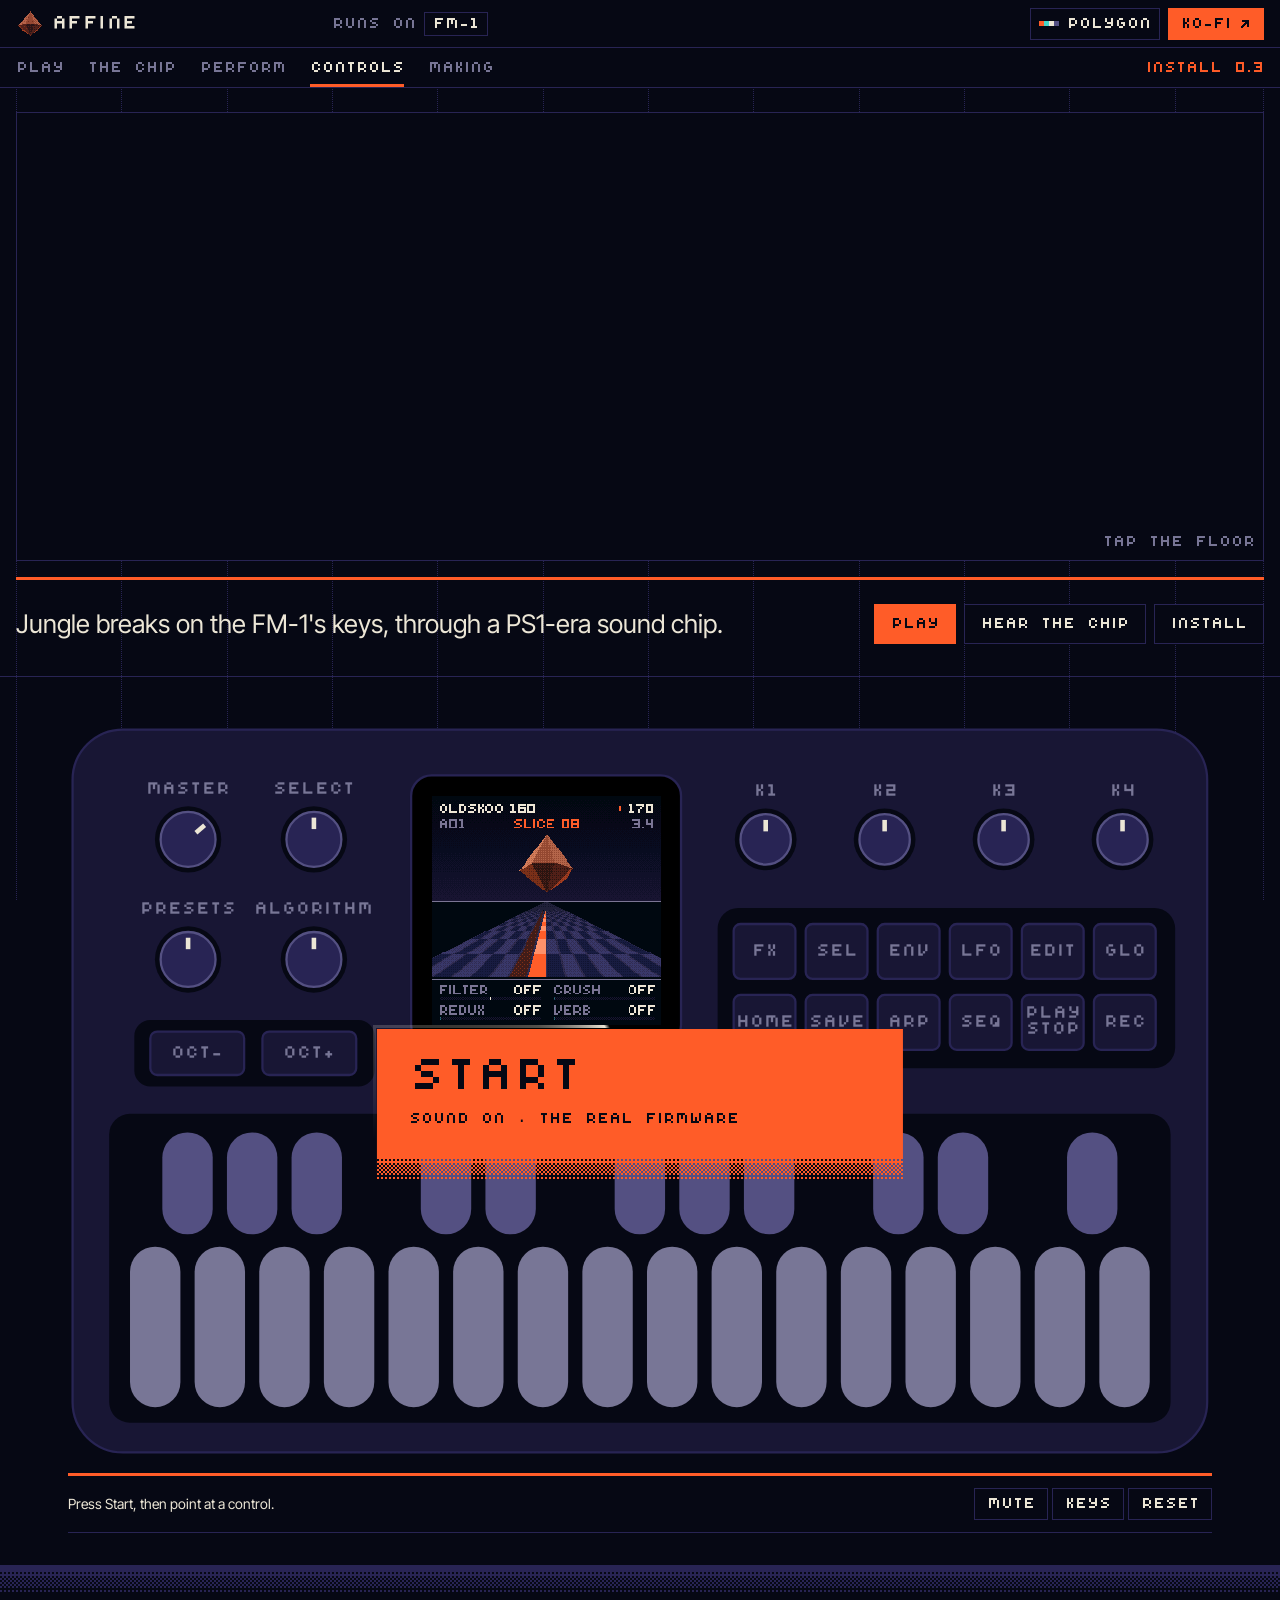
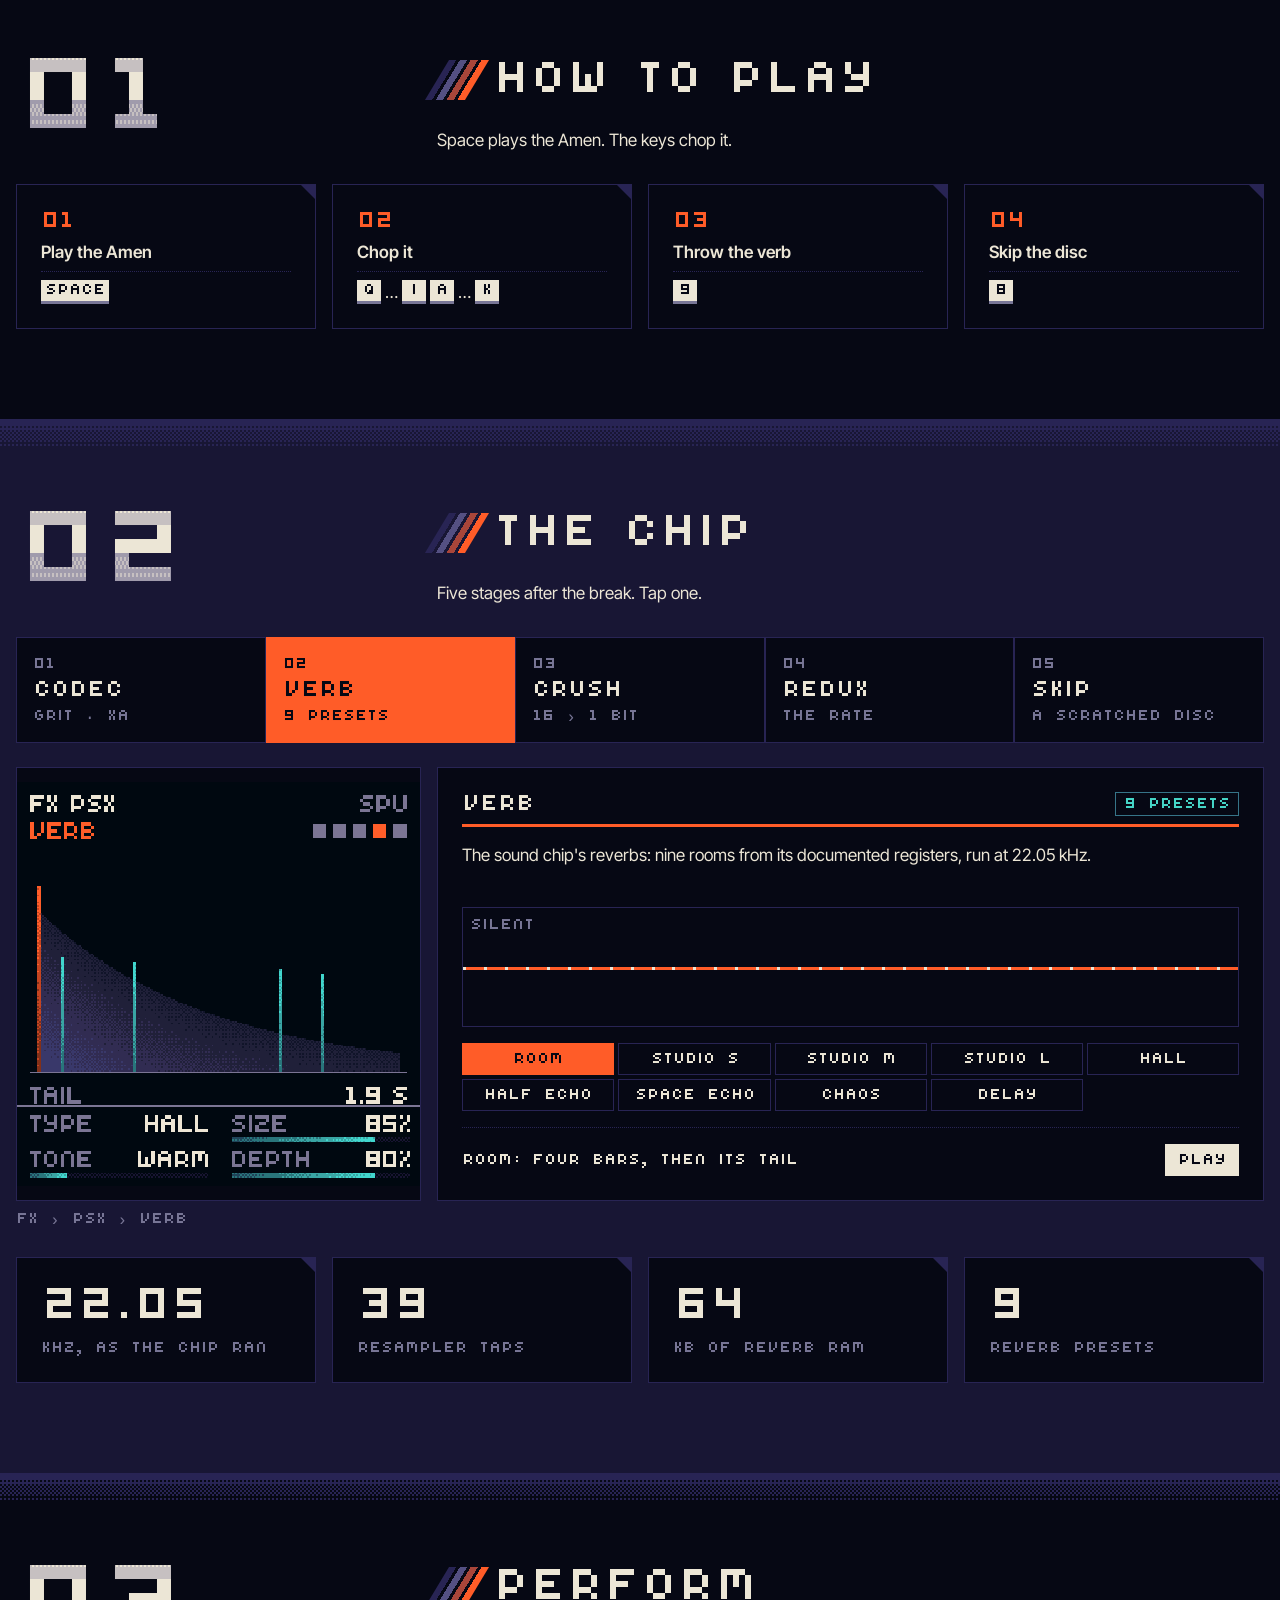
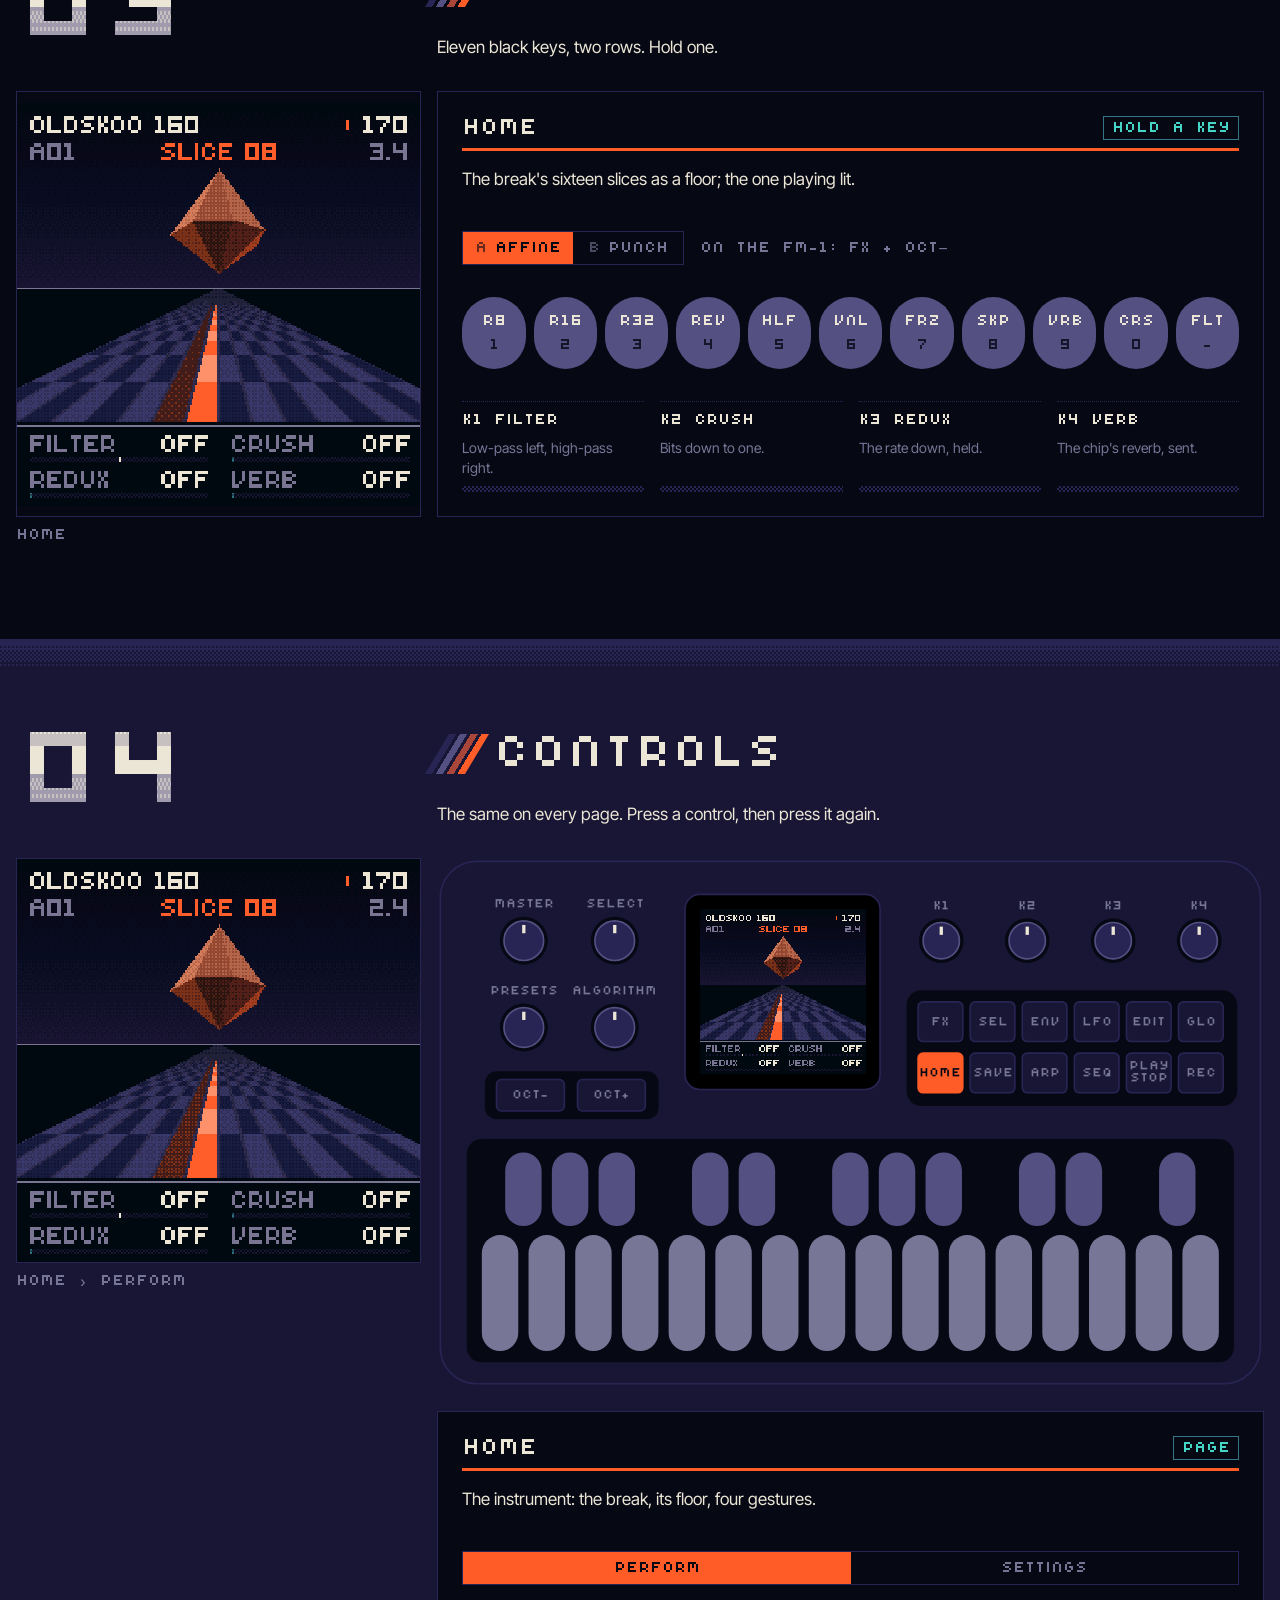
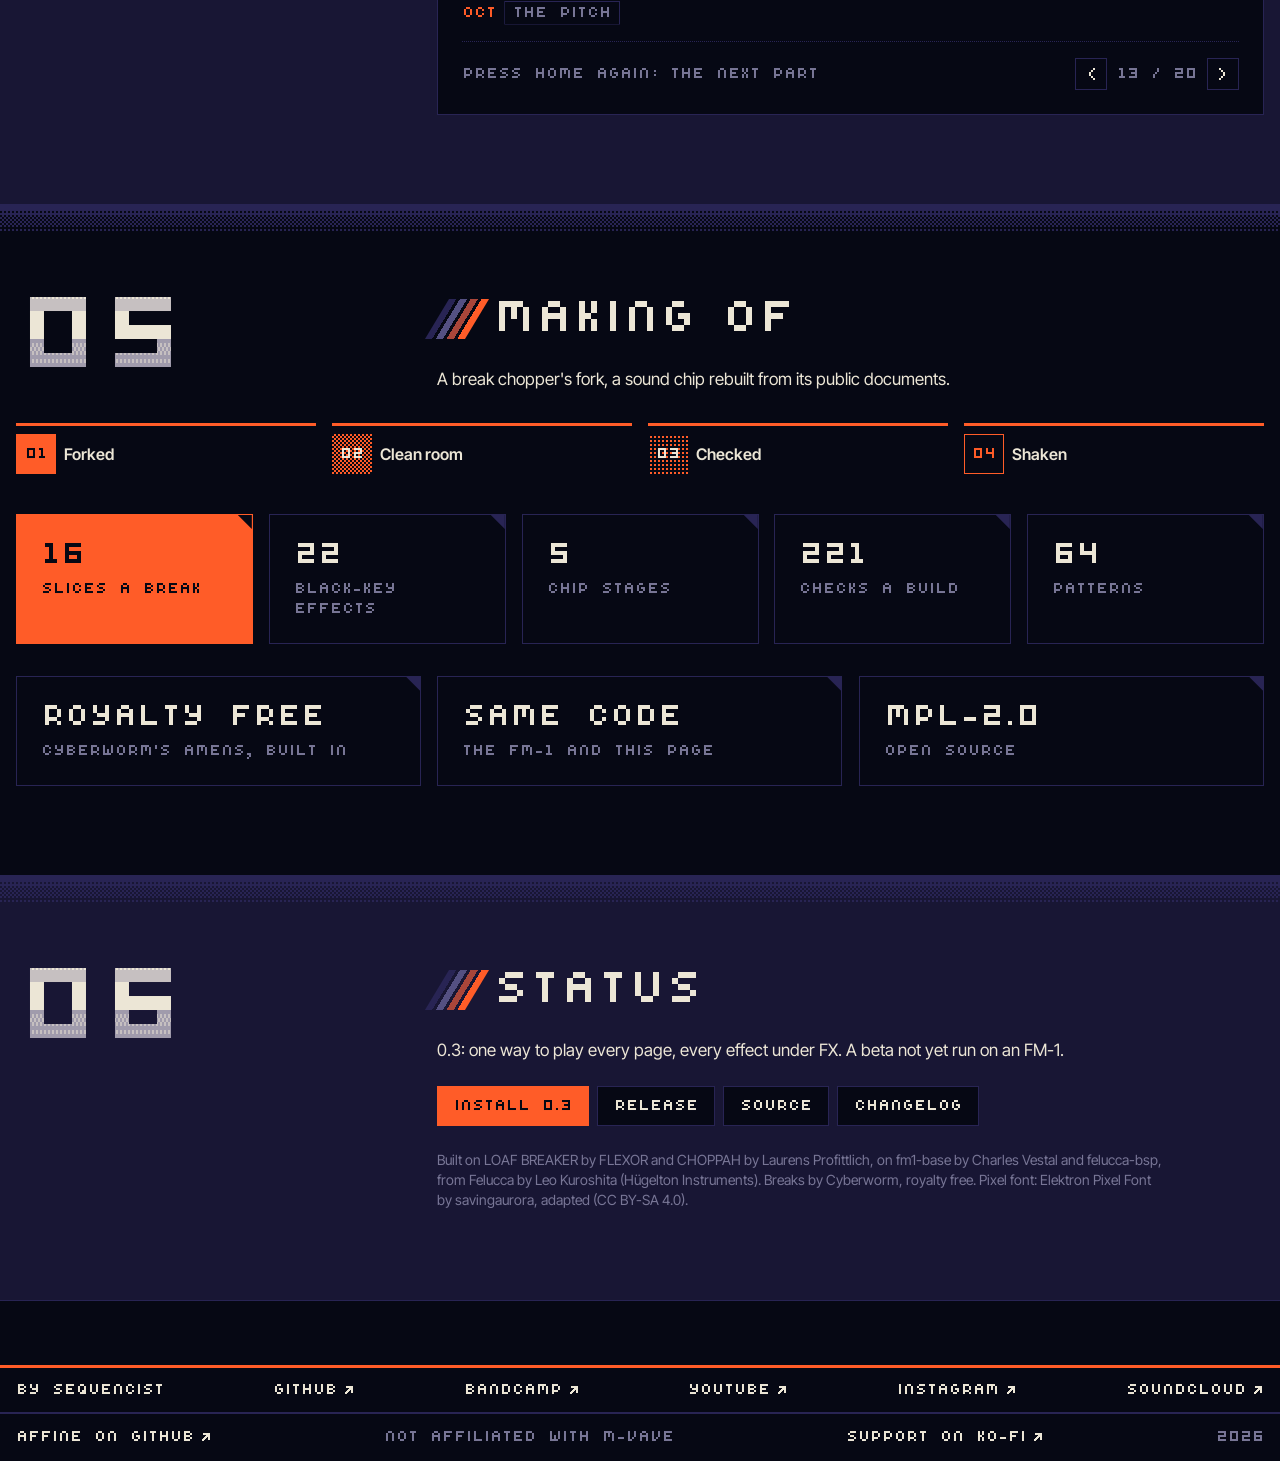
==== commit 6ad16c67: "Site: the PUNCH row in Perform and a Controls map Perform shows both black-key rows, AFFINE and PUNC" ====
--- a/web/index.html
+++ b/web/index.html
@@ -3,7 +3,7 @@
 <!-- AFFINE's site: the firmware itself in the browser (emu/app.wasm, fm1-base's emulator), on MONO2K's grid (one
      12-column grid, the dotted rules; numbered sections) in AFFINE's POLYGON look. style.css, site.js (the skins of the header's switch, dither,
      screens, motion), scene.js (the hero: the floor, the gem, the wordmark), panel.js and play.js (the FM-1),
-     chip.js (the PSX bus, heard), perform.js (the black keys). web/build.sh gathers emu/, screens/ and sounds/. -->
+     chip.js (the PSX bus, heard), perform.js (the black keys, both rows), controls.js (the controls map). web/build.sh gathers emu/, screens/ and sounds/. -->
 <html lang="en">
 <head>
 <meta charset="utf-8">
@@ -14,7 +14,7 @@
 <script>try { const s = +localStorage.getItem("affine.skin"); if (s > 0 && s < 5) document.documentElement.dataset.skin = s; } catch (e) {}</script>
 <link rel="icon" href="gem.svg" type="image/svg+xml">
 <link rel="preload" href="fonts/mono2k-font.otf" as="font" type="font/otf" crossorigin>
-<link rel="stylesheet" href="style.css?v=21">
+<link rel="stylesheet" href="style.css?v=22">
 </head>
 <body>
 <!-- AFFINE's hover (style.css dg-tear): rows slipping as a disc skips -->
@@ -33,6 +33,7 @@
   <a href="#play">Play</a>
   <a href="#chip">The chip</a>
   <a href="#perform">Perform</a>
+  <a href="#map">Controls</a>
   <a href="#made">Making</a>
   <span class="sp"></span>
   <a href="install/" class="tag">Install 0.3</a>
@@ -153,7 +154,7 @@
   <p class="sec__n" aria-hidden="true">03</p>
   <div class="sec__body">
     <h2 class="display stripes">Perform</h2>
-    <p class="lede">Eleven black keys. Hold one.</p>
+    <p class="lede">Eleven black keys, two rows. Hold one.</p>
   </div>
   <div class="perf">
     <div class="perf__screen">
@@ -162,7 +163,13 @@
     <div class="perf__plate card">
       <div class="card__head"><h3 class="card__title" id="perf-name">HOME</h3><span class="badge badge--cool" id="perf-key">Hold a key</span></div>
       <p class="perf__line" id="perf-line">The break's sixteen slices as a floor; the one playing lit.</p>
-      <div class="bks wipe" id="bks" role="group" aria-label="The black keys"></div>
+      <div class="perf__bar">
+        <div class="seg" id="rows" role="radiogroup" aria-label="The black keys' row" style="--n:2">
+          <button type="button" role="radio" aria-checked="true" data-row="0"><b>A</b>AFFINE</button><button type="button" role="radio" aria-checked="false" tabindex="-1" data-row="1"><b>B</b>PUNCH</button>
+        </div>
+        <p class="perf__mix" id="perf-mix"></p>
+      </div>
+      <div class="bks wipe" id="bks" role="group" aria-label="The black keys" data-row="0"></div>
       <ul class="knobs4" aria-label="HOME's four knobs">
         <li><b>K1 Filter</b><span>Low-pass left, high-pass right.</span><p class="gauge"><i></i></p></li>
         <li><b>K2 Crush</b><span>Bits down to one.</span><p class="gauge"><i></i></p></li>
@@ -173,8 +180,34 @@
   </div>
 </section>
 
-<section class="sec inv" id="made">
+<section class="sec inv" id="map">
   <p class="sec__n" aria-hidden="true">04</p>
+  <div class="sec__body">
+    <h2 class="display stripes">Controls</h2>
+    <p class="lede">The same on every page. Press a control, then press it again.</p>
+  </div>
+  <div class="map">
+    <div class="map__panel"><div class="map__dev"><svg id="map-svg" viewBox="0 0 1000 640" role="group" aria-label="The FM-1's controls"></svg><canvas class="map__lcd" id="map-lcd" width="240" height="240" aria-hidden="true"></canvas></div></div>
+    <div class="map__screen">
+      <figure class="scr scan"><div class="scr__box"><canvas id="map-scr" width="240" height="240" data-src="screens/m-home-perform.png" role="img" aria-label="The FM-1's screen for the control"></canvas></div><figcaption id="map-cap">HOME › PERFORM</figcaption></figure>
+    </div>
+    <div class="map__info card">
+      <div class="card__head"><h3 class="card__title" id="map-name">HOME</h3><span class="badge badge--cool" id="map-tag">Page</span></div>
+      <p class="map__line" id="map-line"></p>
+      <div class="seg map__parts" id="map-parts" role="group" aria-label="Its parts"></div>
+      <p class="map__items" id="map-items"></p>
+      <div class="card__foot">
+        <span class="label map__hint" id="map-hint"></span>
+        <a class="btn btn--outline btn--sm" id="map-go" href="#perform" hidden>Perform</a>
+        <span class="map__step"><button class="btn btn--outline btn--sm" id="map-prev" type="button" aria-label="The control before"><svg viewBox="0 0 8 8" width="16" height="16" shape-rendering="crispEdges" aria-hidden="true"><path fill="currentColor" d="M5 1h1v1H5zM4 2h1v1H4zM3 3h1v2H3zM4 5h1v1H4zM5 6h1v1H5z"/></svg></button><span class="label" id="map-n">01 / 20</span><button class="btn btn--outline btn--sm" id="map-next" type="button" aria-label="The next control"><svg viewBox="0 0 8 8" width="16" height="16" shape-rendering="crispEdges" aria-hidden="true"><path fill="currentColor" d="M2 1h1v1H2zM3 2h1v1H3zM4 3h1v2H4zM3 5h1v1H3zM2 6h1v1H2z"/></svg></button></span>
+      </div>
+      <p class="vh" id="map-say" aria-live="polite"></p>
+    </div>
+  </div>
+</section>
+
+<section class="sec" id="made">
+  <p class="sec__n" aria-hidden="true">05</p>
   <div class="sec__body">
     <h2 class="display stripes">Making of</h2>
     <p class="lede">A break chopper's fork, a sound chip rebuilt from its public documents.</p>
@@ -187,7 +220,7 @@
   </ol>
   <ul class="nums">
     <li class="tile hot rv-up"><b data-count="16">16</b><span>slices a break</span></li>
-    <li class="tile rv-up" style="--i:1"><b data-count="11">11</b><span>effect keys</span></li>
+    <li class="tile rv-up" style="--i:1"><b data-count="22">22</b><span>black-key effects</span></li>
     <li class="tile rv-up" style="--i:2"><b data-count="5">5</b><span>chip stages</span></li>
     <li class="tile rv-up" style="--i:3"><b data-count="221">221</b><span>checks a build</span></li>
     <li class="tile rv-up" style="--i:4"><b data-count="64">64</b><span>patterns</span></li>
@@ -199,8 +232,8 @@
   </ul>
 </section>
 
-<section class="sec" id="status">
-  <p class="sec__n" aria-hidden="true">05</p>
+<section class="sec inv" id="status">
+  <p class="sec__n" aria-hidden="true">06</p>
   <div class="sec__body">
     <h2 class="display stripes">Status</h2>
     <p class="lede">0.3: one way to play every page, every effect under FX. A beta not yet run on an FM-1.</p>
@@ -225,8 +258,9 @@
 <script src="scene.js?v=1"></script>
 <script src="brand.js?v=1"></script>
 <script src="panel.js?v=1"></script>
-<script src="play.js?v=4"></script>
+<script src="play.js?v=5"></script>
 <script src="chip.js?v=3"></script>
-<script src="perform.js?v=2"></script>
+<script src="perform.js?v=3"></script>
+<script src="controls.js?v=1"></script>
 </body>
 </html>
--- a/web/style.css
+++ b/web/style.css
@@ -353,6 +353,63 @@
 .knobs4 span { font: var(--small); color: var(--gray); }
 .gauge { height: 6px; background: var(--d-dots) 0 0 / 4px 4px; image-rendering: pixelated; position: relative; }
 .gauge i { position: absolute; left: 0; top: 0; bottom: 0; width: 0; background: var(--cool); transition: width 400ms steps(8); }
+/* .seg: a segmented switch (the black keys' rows, a page's parts): one hot block slides to the one on (transitions.dev's
+ * sliding tabs; --n the segments, --on the one lit, set by the script) */
+.seg { position: relative; display: grid; grid-auto-flow: column; grid-auto-columns: minmax(0, 1fr); border: 1px solid var(--line); background: var(--bg); }
+.seg::before { content: ""; position: absolute; top: 0; bottom: 0; left: 0; width: calc(100% / var(--n, 2)); background: var(--hot); pointer-events: none;
+  transform: translateX(calc(var(--on, 0) * 100%)); transition: transform var(--duration-fast) var(--ease-smooth-out); }
+.seg button { position: relative; z-index: 1; display: inline-flex; align-items: center; justify-content: center; gap: var(--s1); min-width: 0; height: var(--h-sm); padding: 0 var(--s15);
+  font: var(--label); text-transform: uppercase; white-space: nowrap; color: var(--gray); background: none; border: 0; cursor: pointer;
+  transition: color var(--duration-fast) var(--ease-smooth-out); }
+.seg button:hover { color: var(--ink); }
+.seg button b { font-weight: 400; opacity: 0.6; }
+.seg [aria-checked="true"], .seg [aria-pressed="true"] { color: var(--bg); }
+.seg [aria-checked="true"]:hover, .seg [aria-pressed="true"]:hover { color: var(--bg); }
+.seg button:focus-visible { outline: var(--ring-w) solid var(--hot); outline-offset: var(--ring-o); }
+/* 03: the row switch, and beside it what a PUNCH key holds (its parts, AFFINE's own keys cool) */
+.perf__bar { display: flex; flex-wrap: wrap; align-items: center; gap: var(--s1) var(--s2); }
+.perf__bar .seg { flex: 0 0 auto; }
+.perf__mix { display: flex; align-items: center; gap: var(--s05); min-height: var(--h-sm); }
+.perf__mix .badge { animation: mix-in var(--duration-quick) steps(3) both; animation-delay: calc(var(--i, 0) * var(--duration-stagger)); }
+.perf__plus { font: var(--label); color: var(--gray); }
+.perf__how { color: var(--gray); }
+@keyframes mix-in { from { clip-path: inset(0 100% 0 0); } to { clip-path: inset(0); } }
+/* a row's names arrive key by key, stepped (transitions.dev's text swap, staggered) */
+.bk.swap span { animation: bk-swap var(--duration-fast) steps(4) both; animation-delay: calc(var(--i, 0) * var(--duration-stagger)); }
+@keyframes bk-swap { from { clip-path: inset(0 0 100% 0); transform: translateY(calc(var(--distance-micro) * -1)); } to { clip-path: inset(0); transform: none; } }
+.bks[data-row="1"] .bk:hover { background: color-mix(in srgb, var(--hot) 40%, var(--dim)); }
+.bks[data-row="1"] .bk[aria-pressed="true"] { background: var(--hot); }
+
+/* 04 controls: the FM-1 drawn (panel.js), the control pressed lit hot, what works with it dim; its screen beside (sticky
+ * while the panel and the card scroll past), a small copy in the panel's own bezel; the card under the panel, so the
+ * panel never moves as the card changes */
+.map { grid-column: 1 / -1; display: grid; grid-template-columns: repeat(12, minmax(0, 1fr)); column-gap: var(--gut); row-gap: var(--s3); align-items: start; }
+.map__screen { grid-column: 1 / span 4; grid-row: 1 / span 2; position: sticky; top: calc(40px + var(--s2)); }
+.map__panel { grid-column: 5 / span 8; grid-row: 1; min-width: 0; }
+.map__dev { position: relative; aspect-ratio: 1000 / 640; }
+.map__info { grid-column: 5 / span 8; grid-row: 2; }
+.map__panel svg { position: absolute; inset: 0; width: 100%; height: 100%; display: block; overflow: visible; }
+.map__lcd { position: absolute; left: 31.8%; top: 9.6875%; width: 20%; height: 31.25%; pointer-events: none; }
+.map__panel .ctl { cursor: pointer; outline: none; -webkit-tap-highlight-color: transparent; transform-box: fill-box; transition: transform 60ms steps(2); }
+.map__panel .ctl.press { transform: translateY(4px); }
+.map__panel .ctl:hover :is(.pn-btn, .pn-knob, .pn-key) { stroke: var(--ink); stroke-width: 3; }
+.map__panel .ctl:focus-visible :is(.pn-btn, .pn-knob, .pn-key) { stroke: var(--hot); stroke-width: 5; }
+.map__panel .lit .pn-knob { fill: var(--hot); stroke: var(--hot); }
+.map__panel .lit .pn-ind { stroke: var(--bg); }
+.map__panel .lit .pn-ring { opacity: 1; transition: none; }
+.map__panel .lit .pn-lbl:not(.btn) { fill: var(--ink); }
+.map__panel .dim .pn-knob { fill: color-mix(in srgb, var(--hot) 35%, var(--line)); }
+.map__panel :is(.pn-btn, .pn-knob, .pn-key) { transition: fill var(--duration-quick) steps(3); }
+.map__line { font: var(--body); min-height: 48px; }
+.map__parts button { padding: 0 var(--s1); }
+.map__items { display: flex; flex-wrap: wrap; align-items: center; gap: var(--s05) var(--s05); }
+.map__items .badge { animation: mix-in var(--duration-quick) steps(3) both; animation-delay: calc(var(--i, 0) * var(--duration-stagger)); }
+.map__k { color: var(--hot); margin-right: var(--s05); }
+.map__hold { flex: 1 0 100%; display: flex; align-items: baseline; gap: var(--s05); font: var(--small); color: var(--gray); padding-top: var(--s1); }
+.map__hint { color: var(--gray); flex: 1 1 auto; }
+.map__step { display: inline-flex; align-items: center; gap: var(--s1); }
+.map__step .btn { width: var(--h-sm); padding: 0; }
+.map__step .label { min-width: 7ch; text-align: center; color: var(--gray); }
 
 /* 04 how it was made: four steps, the numbers, the facts */
 .strip { grid-column: 1 / -1; list-style: none; padding: 0; display: grid; grid-template-columns: repeat(4, minmax(0, 1fr)); gap: var(--gut); }
@@ -417,6 +474,9 @@
   :root { --card-pad: var(--s2); }
   .chip__screen, .perf__screen { grid-column: 1 / span 5; }
   .chip__plate, .perf__plate { grid-column: 6 / span 7; }
+  .map__panel { grid-column: 1 / -1; grid-row: 1; }
+  .map__screen { grid-column: 1 / span 5; grid-row: 2; position: static; }
+  .map__info { grid-column: 6 / span 7; grid-row: 2; }
   .todo { grid-template-columns: repeat(2, minmax(0, 1fr)); }
   .strip { grid-template-columns: repeat(2, minmax(0, 1fr)); row-gap: var(--s2); }
   .strip li:nth-child(2n) .tip { left: auto; right: 0; }
@@ -426,7 +486,14 @@
 @media (max-width: 640px) {
   :root { --gut: var(--s2); }
   .chip__screen, .perf__screen, .chip__plate, .perf__plate { grid-column: 1 / -1; }
-  .chip__screen .scr, .perf__screen .scr { max-width: 240px; }
+  .chip__screen .scr, .perf__screen .scr, .map__screen .scr { max-width: 240px; }
+  .map__panel, .map__screen, .map__info { grid-column: 1 / -1; grid-row: auto; }
+  .map__panel { overflow-x: auto; overscroll-behavior-x: contain; scrollbar-width: thin; }   /* (as the FM-1 above: wide enough to press, swiped across) */
+  .map__dev { min-width: 520px; }
+  .map__parts { display: flex; flex-wrap: wrap; gap: var(--s05); border: 0; background: none; }   /* (wrapped: no row to slide along) */
+  .map__parts::before { display: none; }
+  .map__parts button { flex: 1 1 auto; border: 1px solid var(--line); background: var(--bg); }
+  .map__parts [aria-pressed="true"] { background: var(--hot); border-color: var(--hot); }
   .chain { display: flex; flex-wrap: wrap; gap: var(--s05); background: none; }
   .chain::before { display: none; }   /* (wrapped: no row to slide along) */
   .chain li { flex: 1 1 auto; }
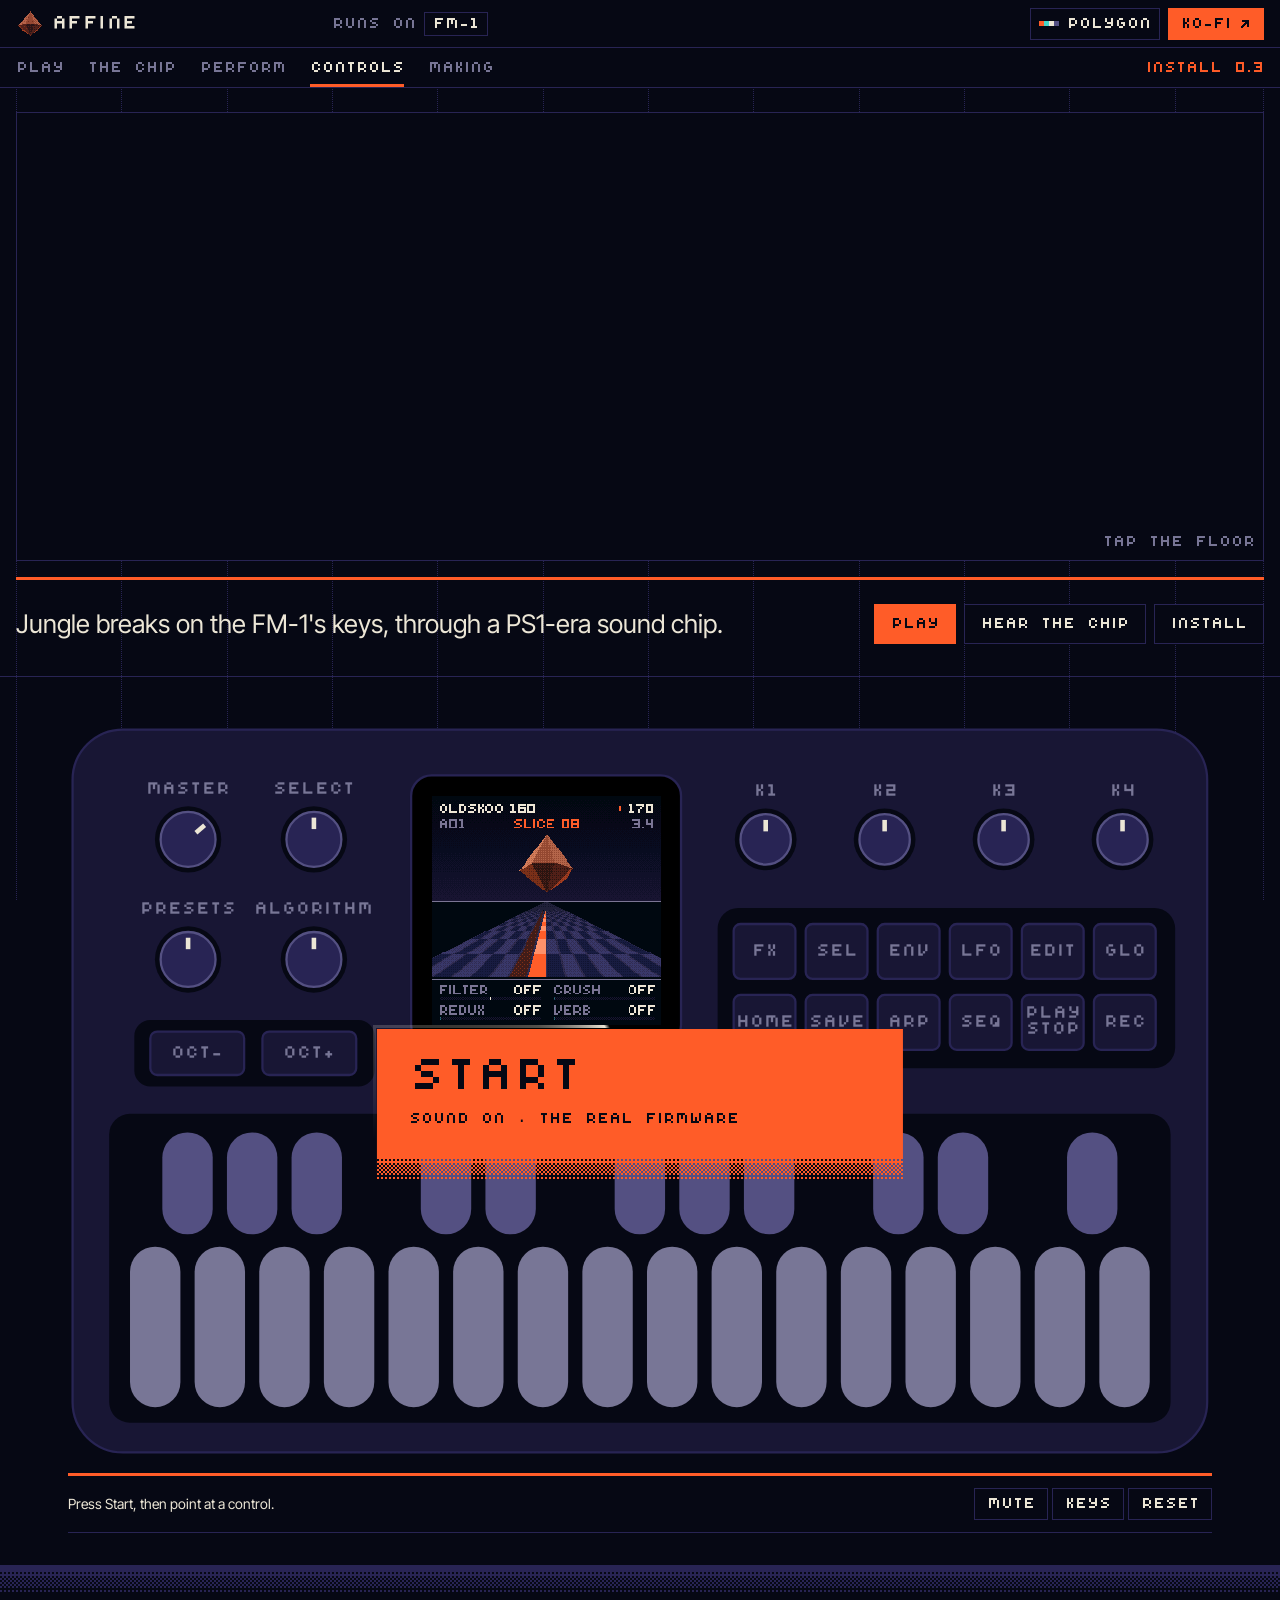
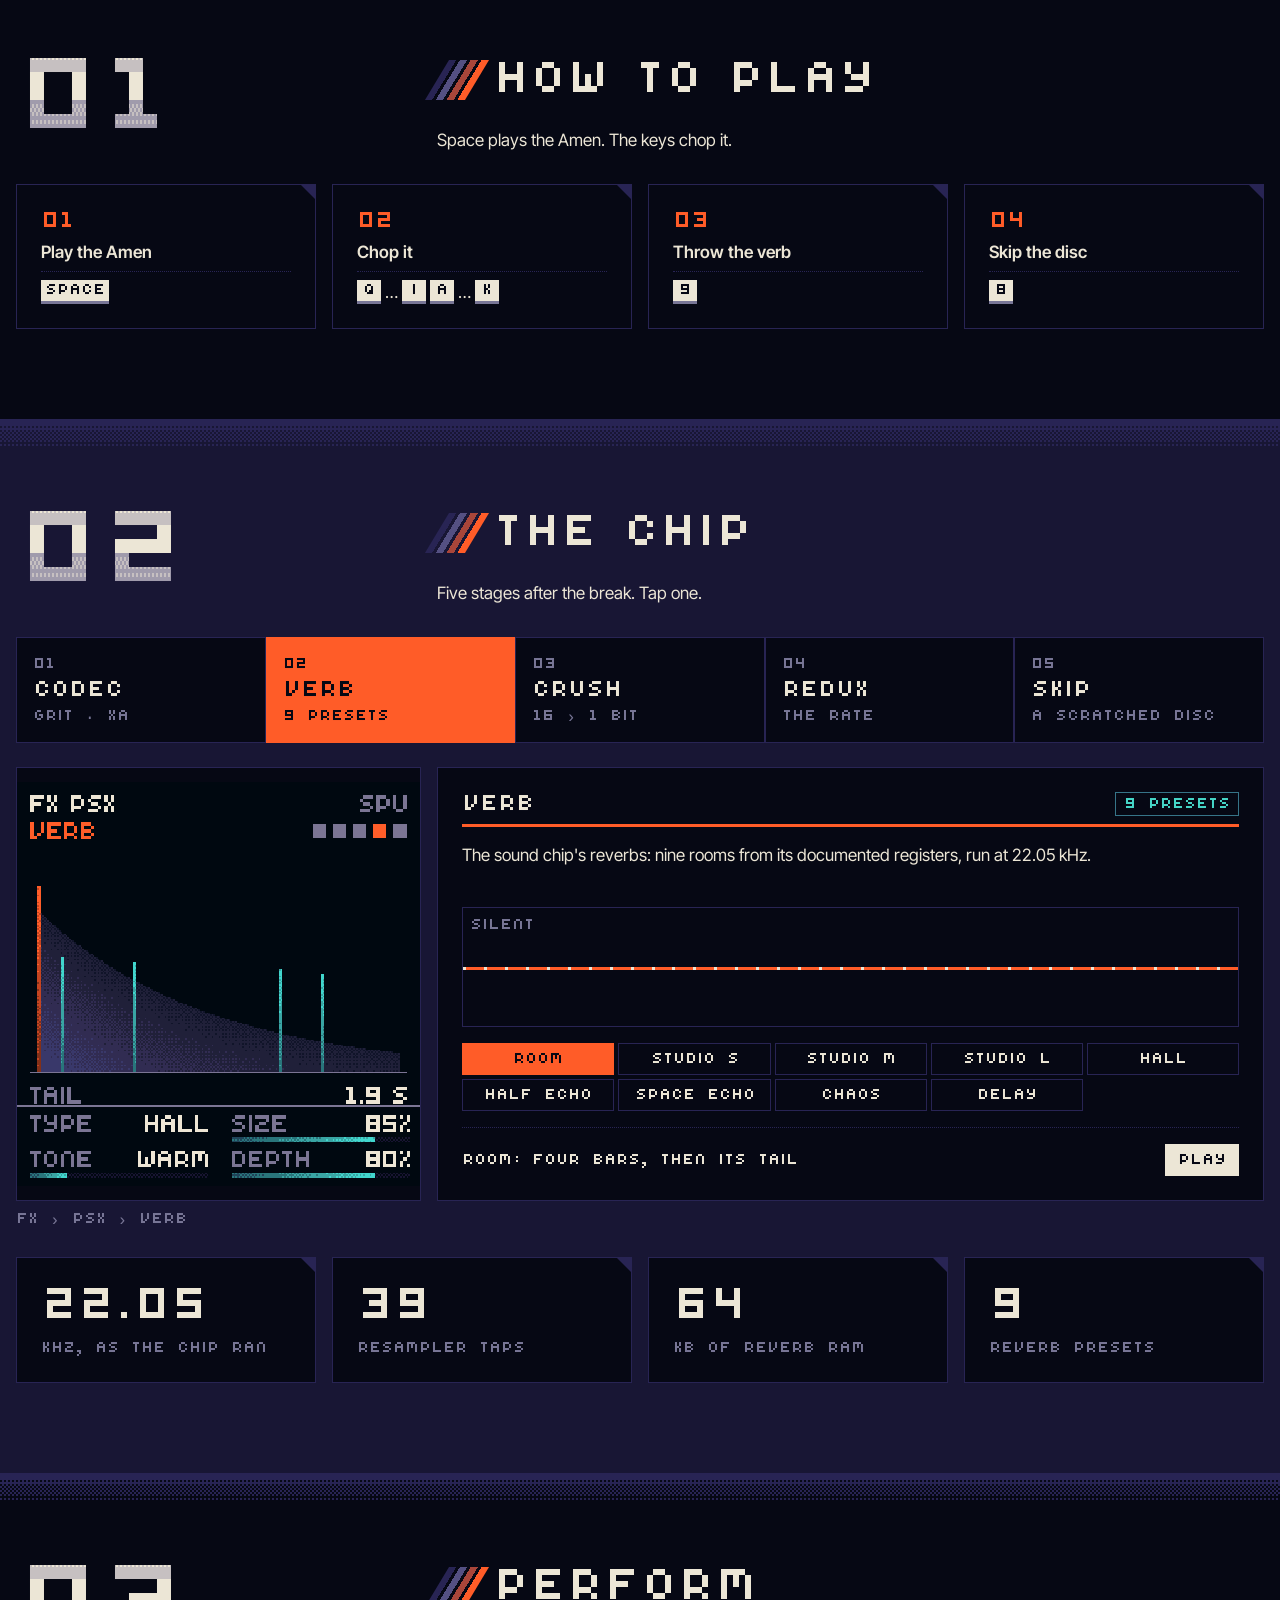
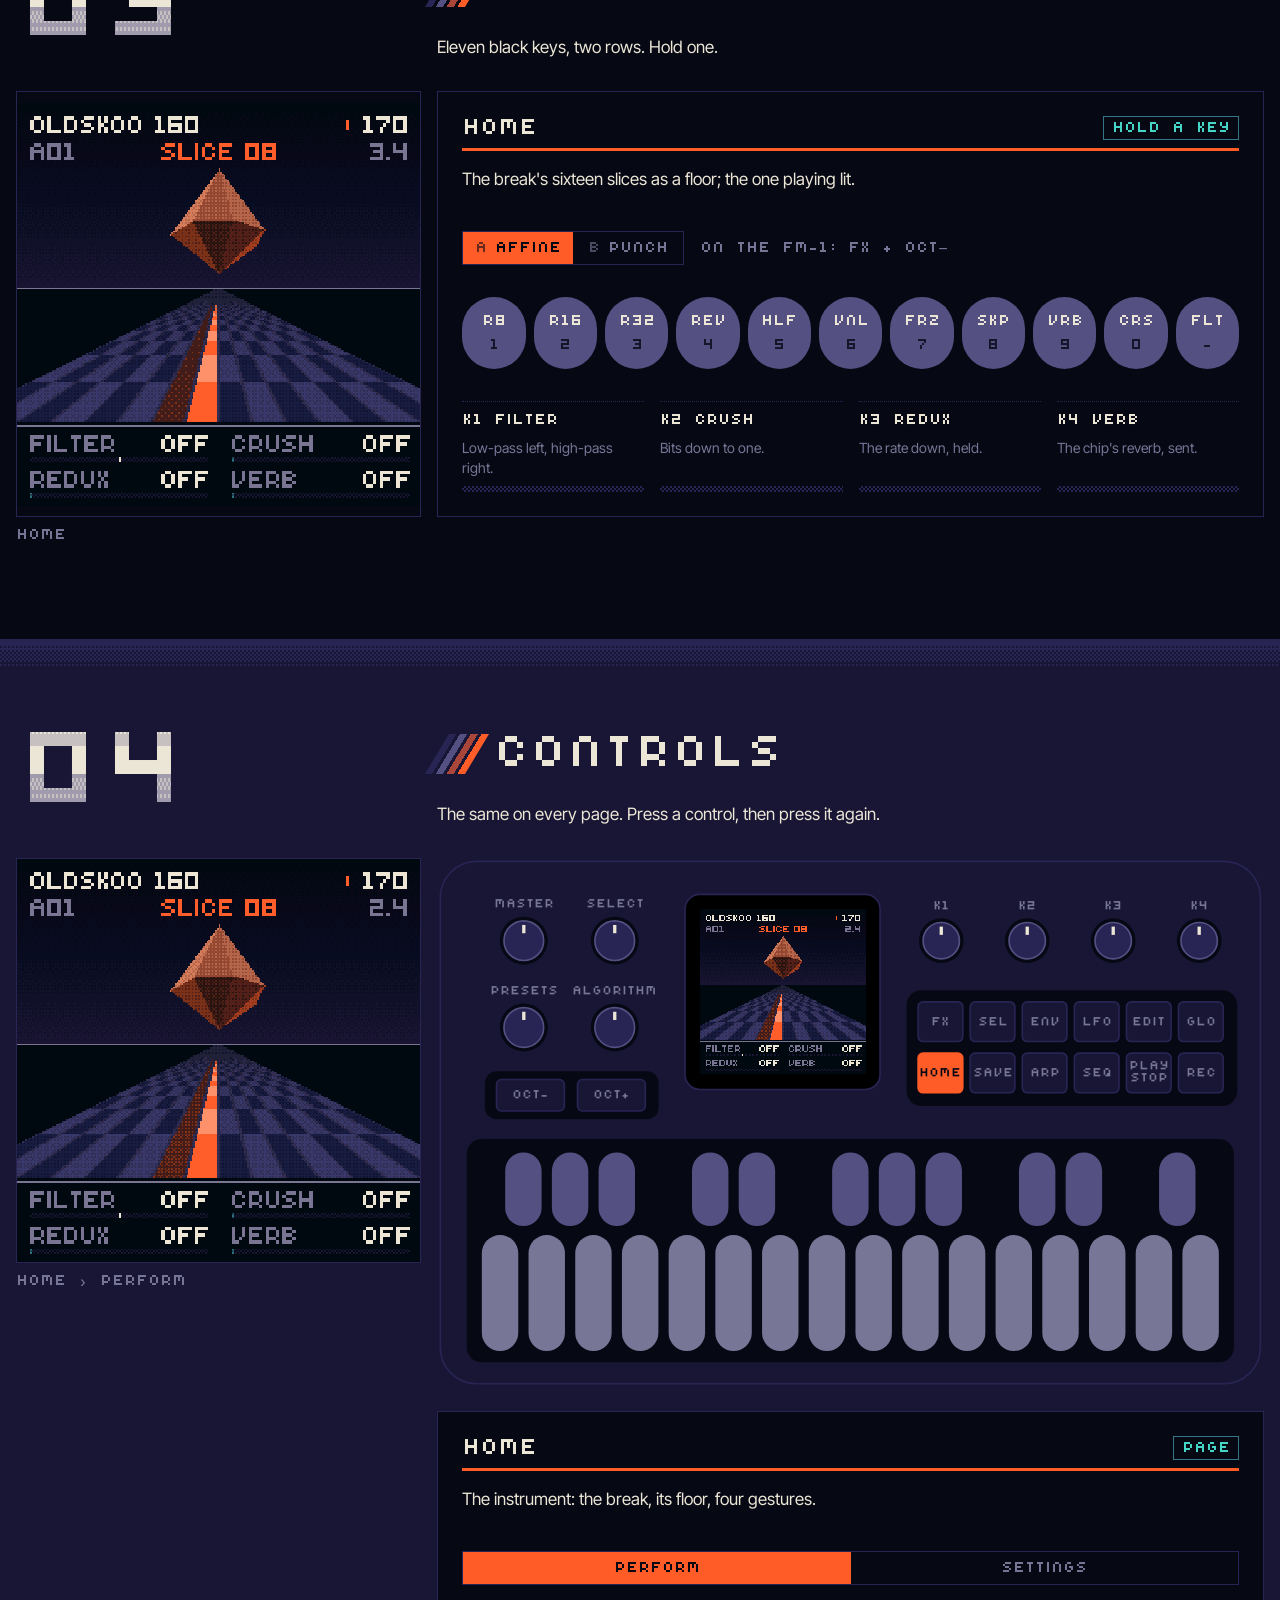
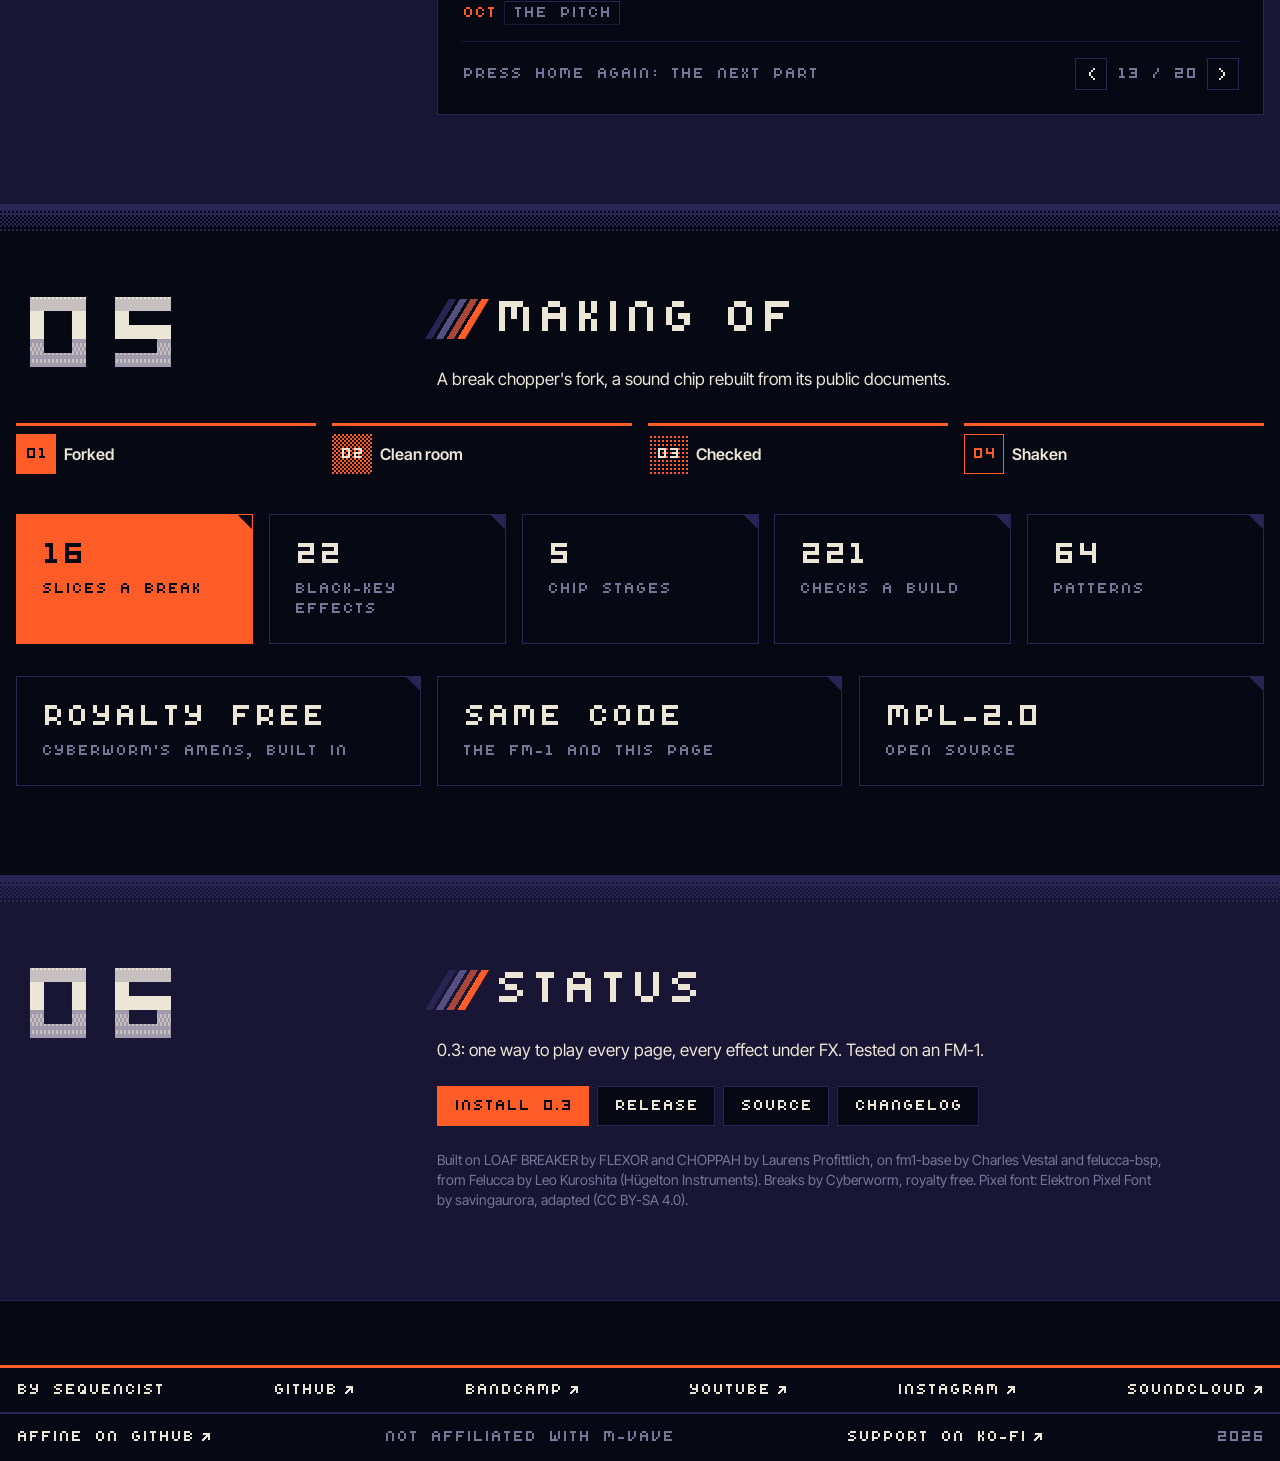
==== commit 8fd3b741: "0.3 tested on an FM-1: every step good The owner ran docs/hardware-test-0.3.md on their FM-1: all go" ====
--- a/web/index.html
+++ b/web/index.html
@@ -236,7 +236,7 @@
   <p class="sec__n" aria-hidden="true">06</p>
   <div class="sec__body">
     <h2 class="display stripes">Status</h2>
-    <p class="lede">0.3: one way to play every page, every effect under FX. A beta not yet run on an FM-1.</p>
+    <p class="lede">0.3: one way to play every page, every effect under FX. Tested on an FM-1.</p>
     <p class="hero__acts status__acts"><a class="btn btn--primary" href="install/">Install 0.3</a><a class="btn btn--outline" href="https://github.com/InigoHernandez/affine/releases" target="_blank" rel="noopener">Release</a><a class="btn btn--outline" href="https://github.com/InigoHernandez/affine" target="_blank" rel="noopener">Source</a><a class="btn btn--outline" href="https://github.com/InigoHernandez/affine/blob/main/CHANGELOG.md" target="_blank" rel="noopener">Changelog</a></p>
     <p class="credits">Built on LOAF BREAKER by FLEXOR and CHOPPAH by Laurens Profittlich, on fm1-base by Charles Vestal and felucca-bsp, from Felucca by Leo Kuroshita (Hügelton Instruments). Breaks by Cyberworm, royalty free. Pixel font: Elektron Pixel Font by savingaurora, adapted (CC BY-SA 4.0).</p>
   </div>
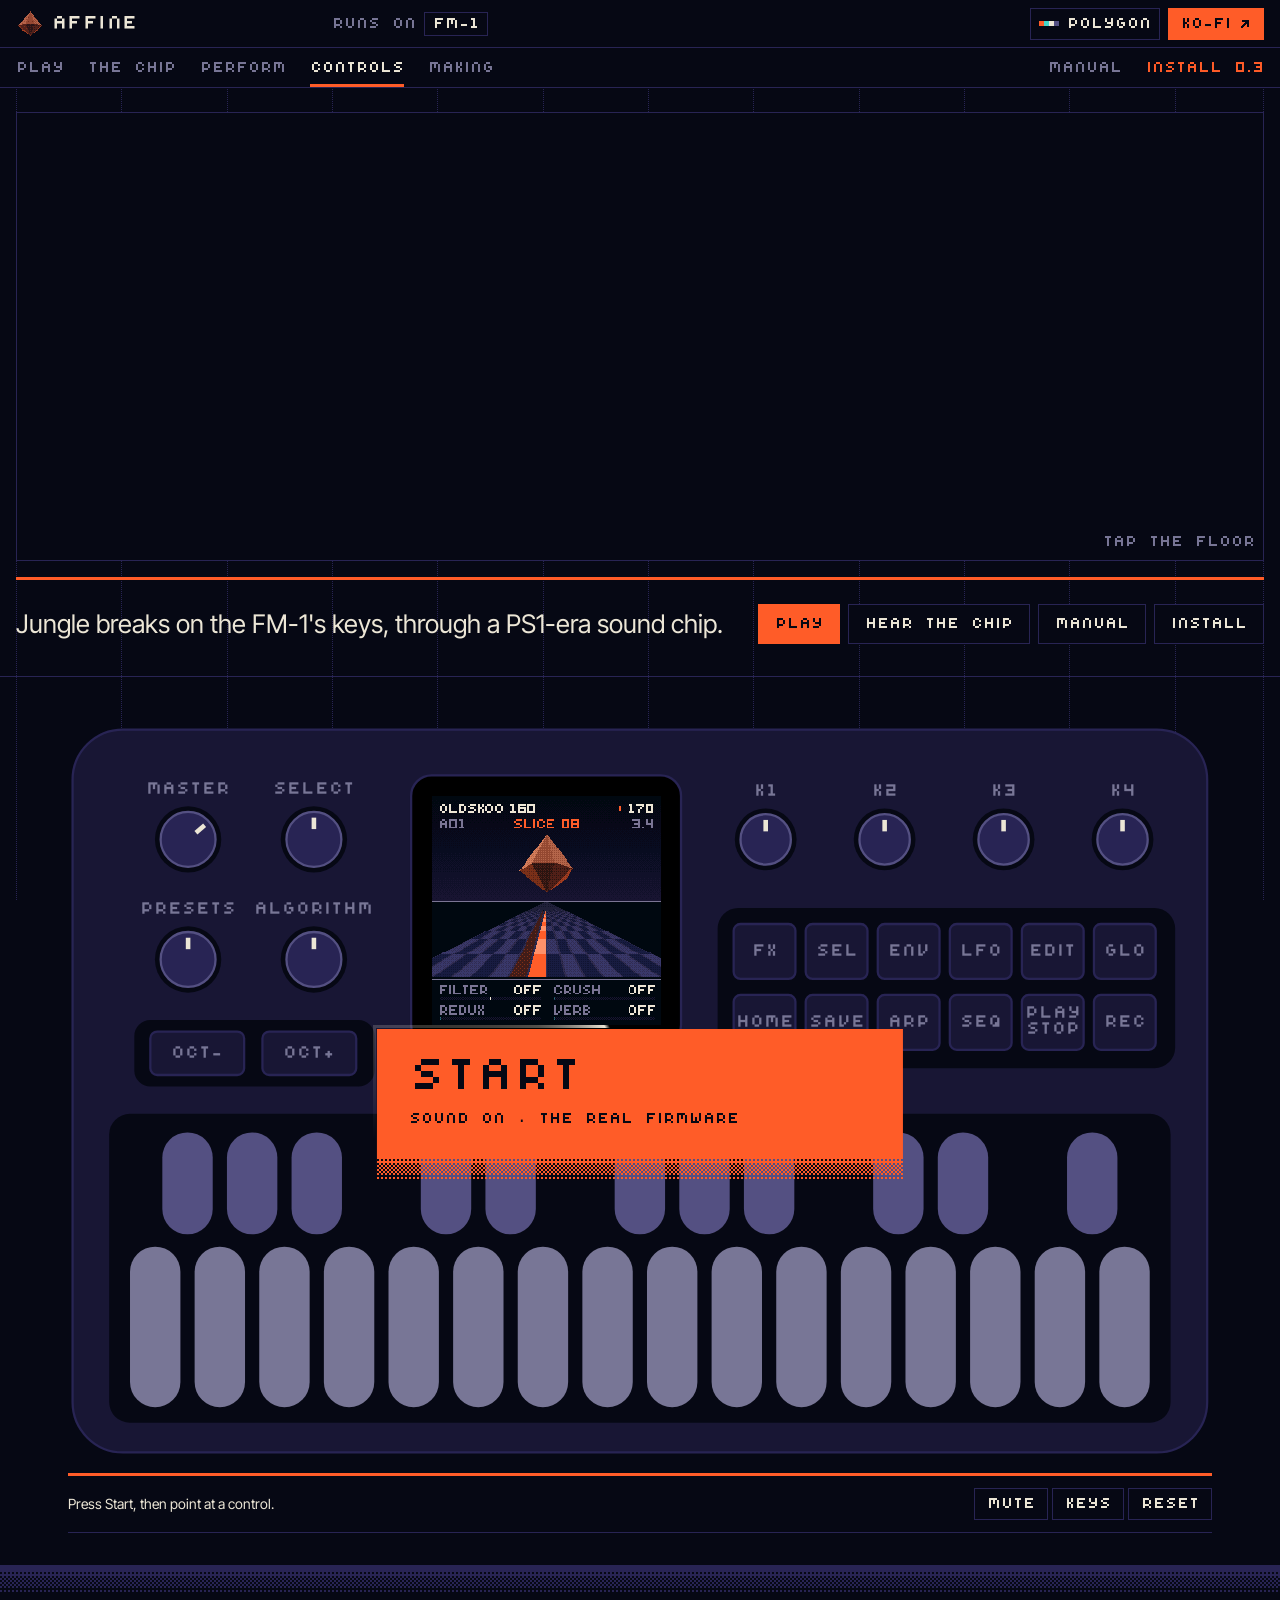
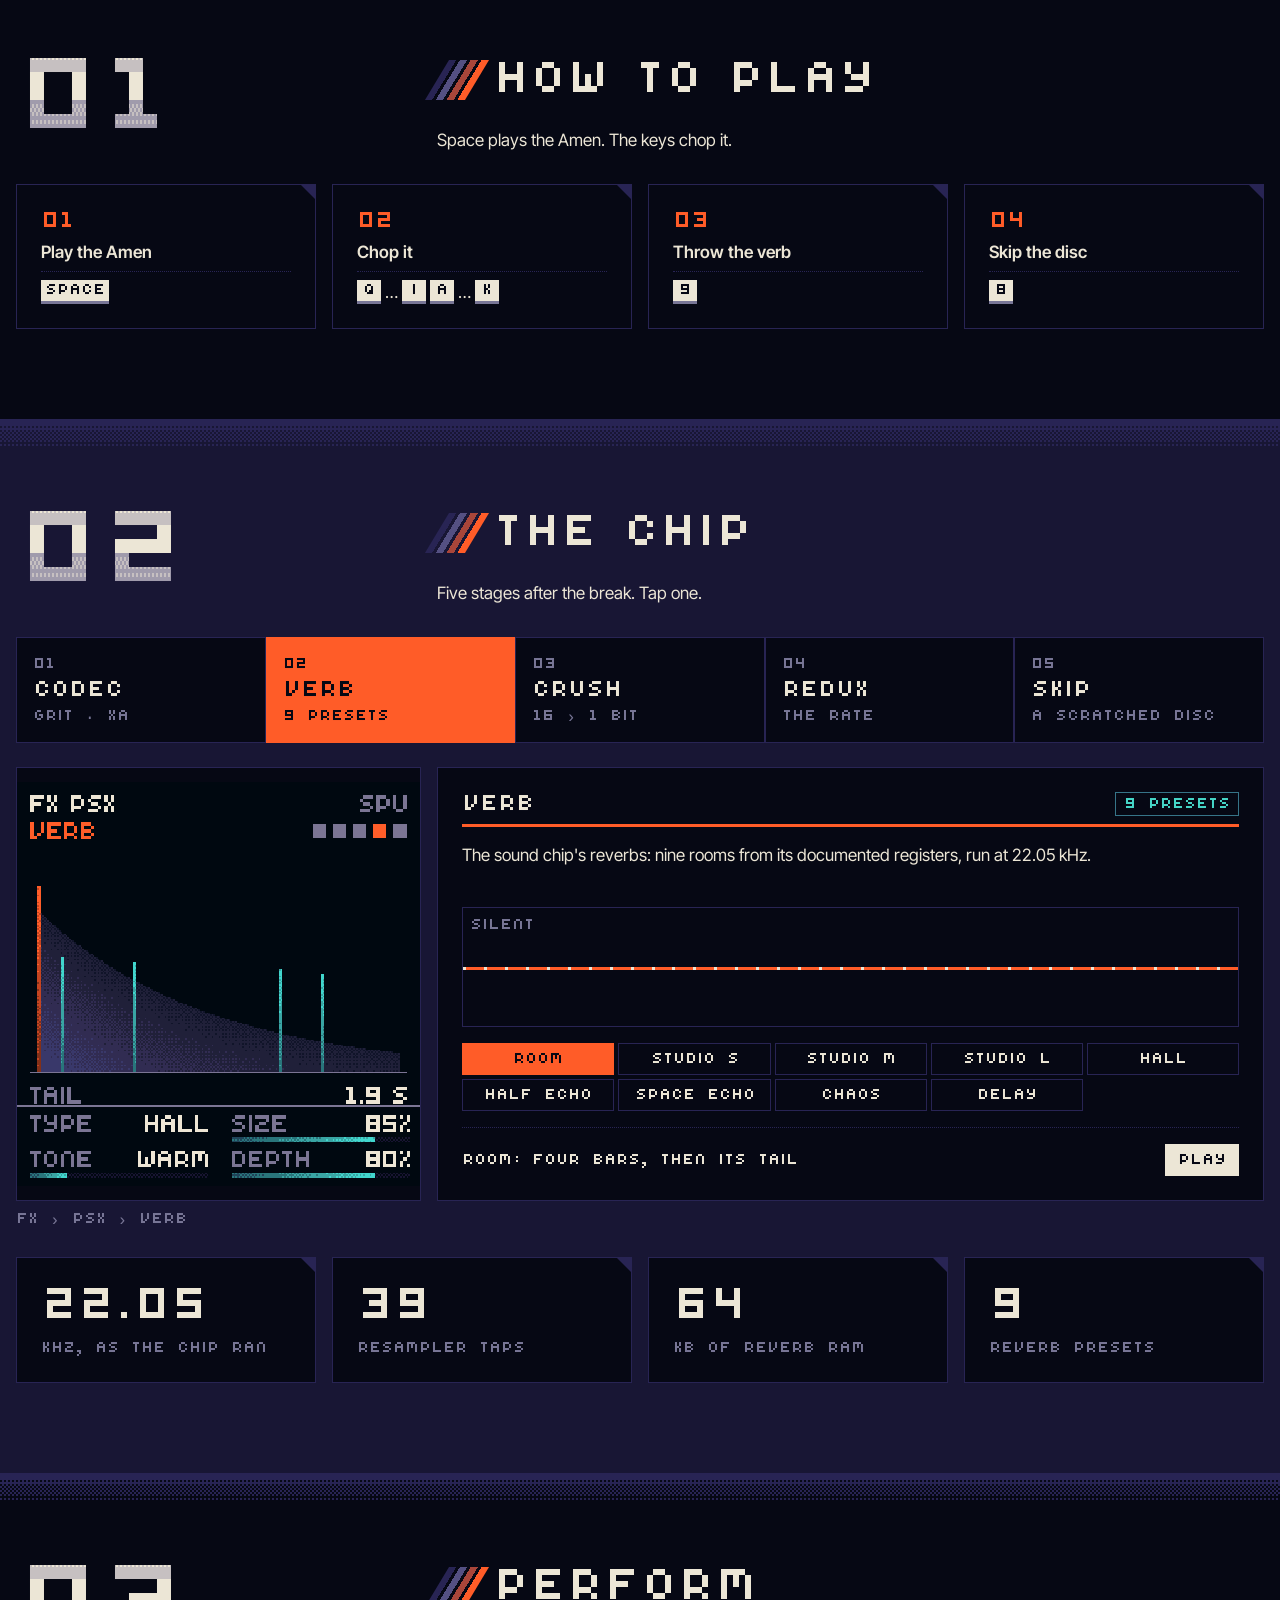
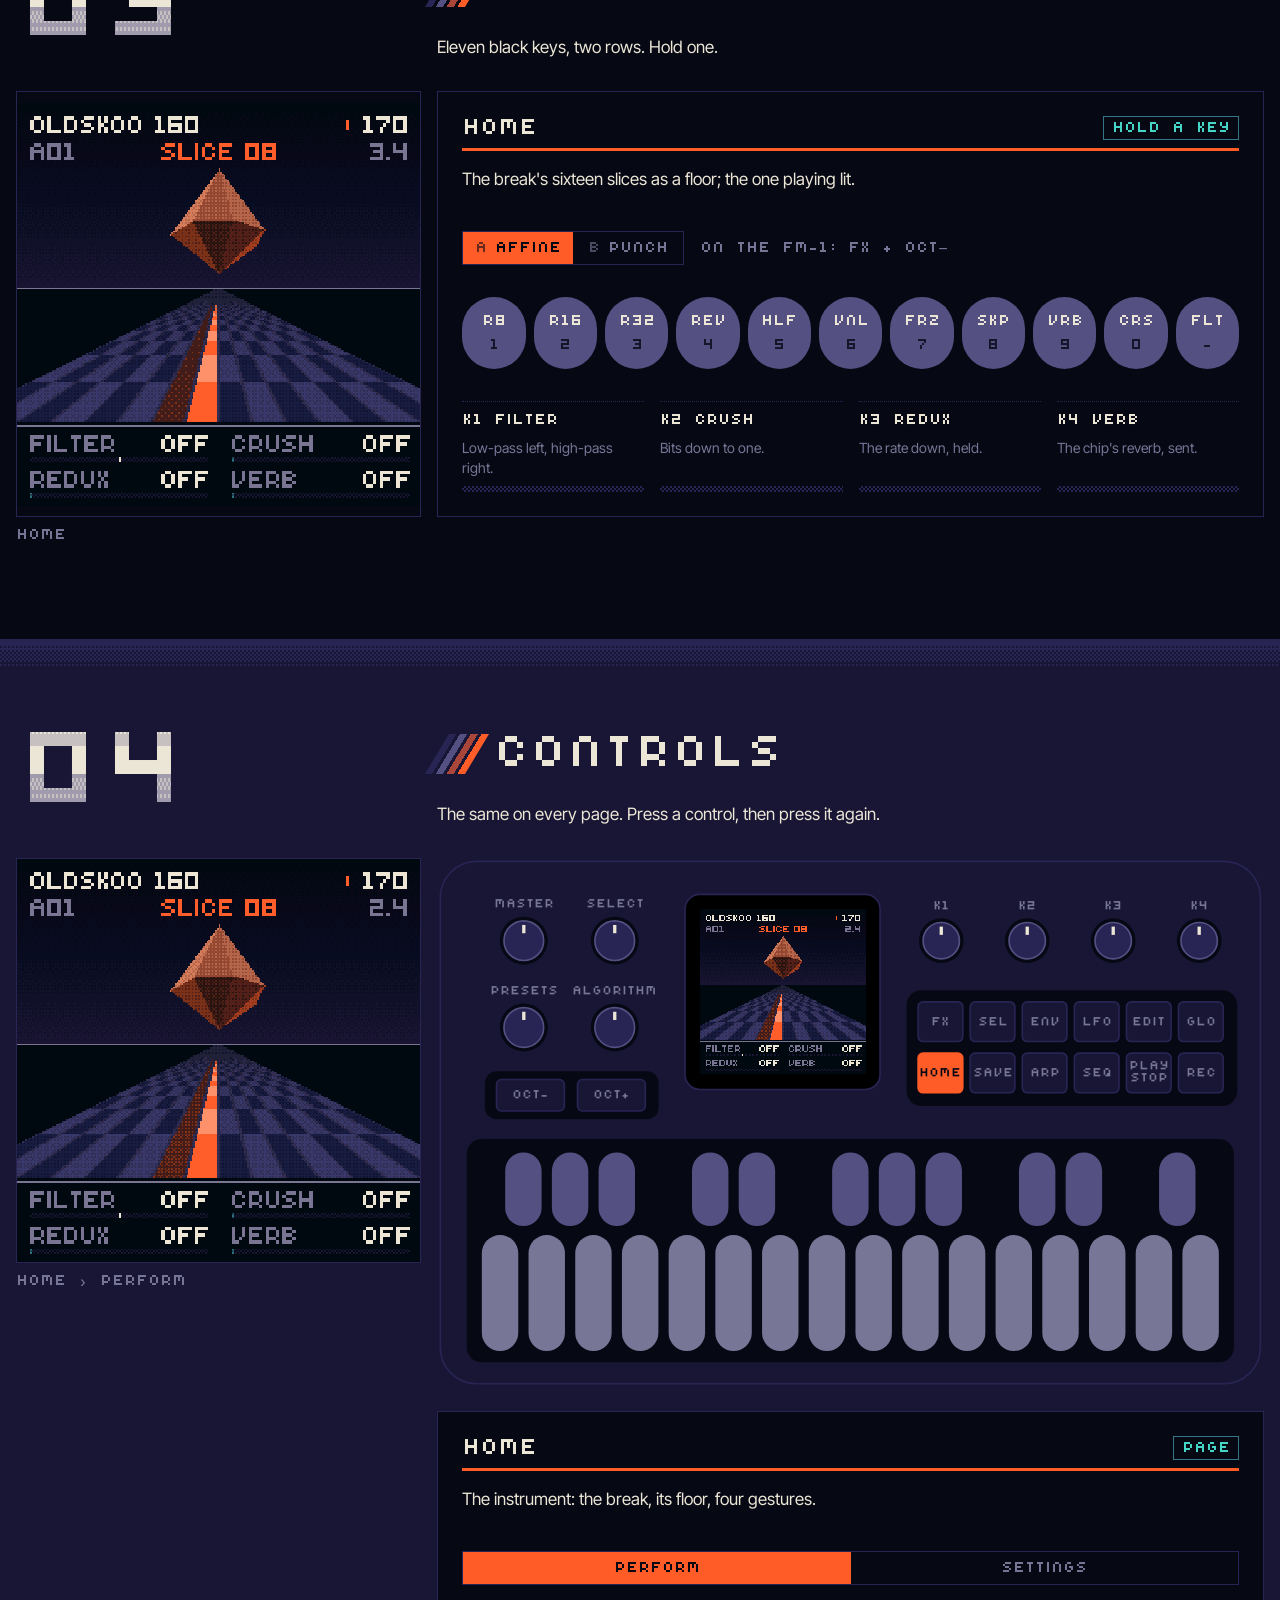
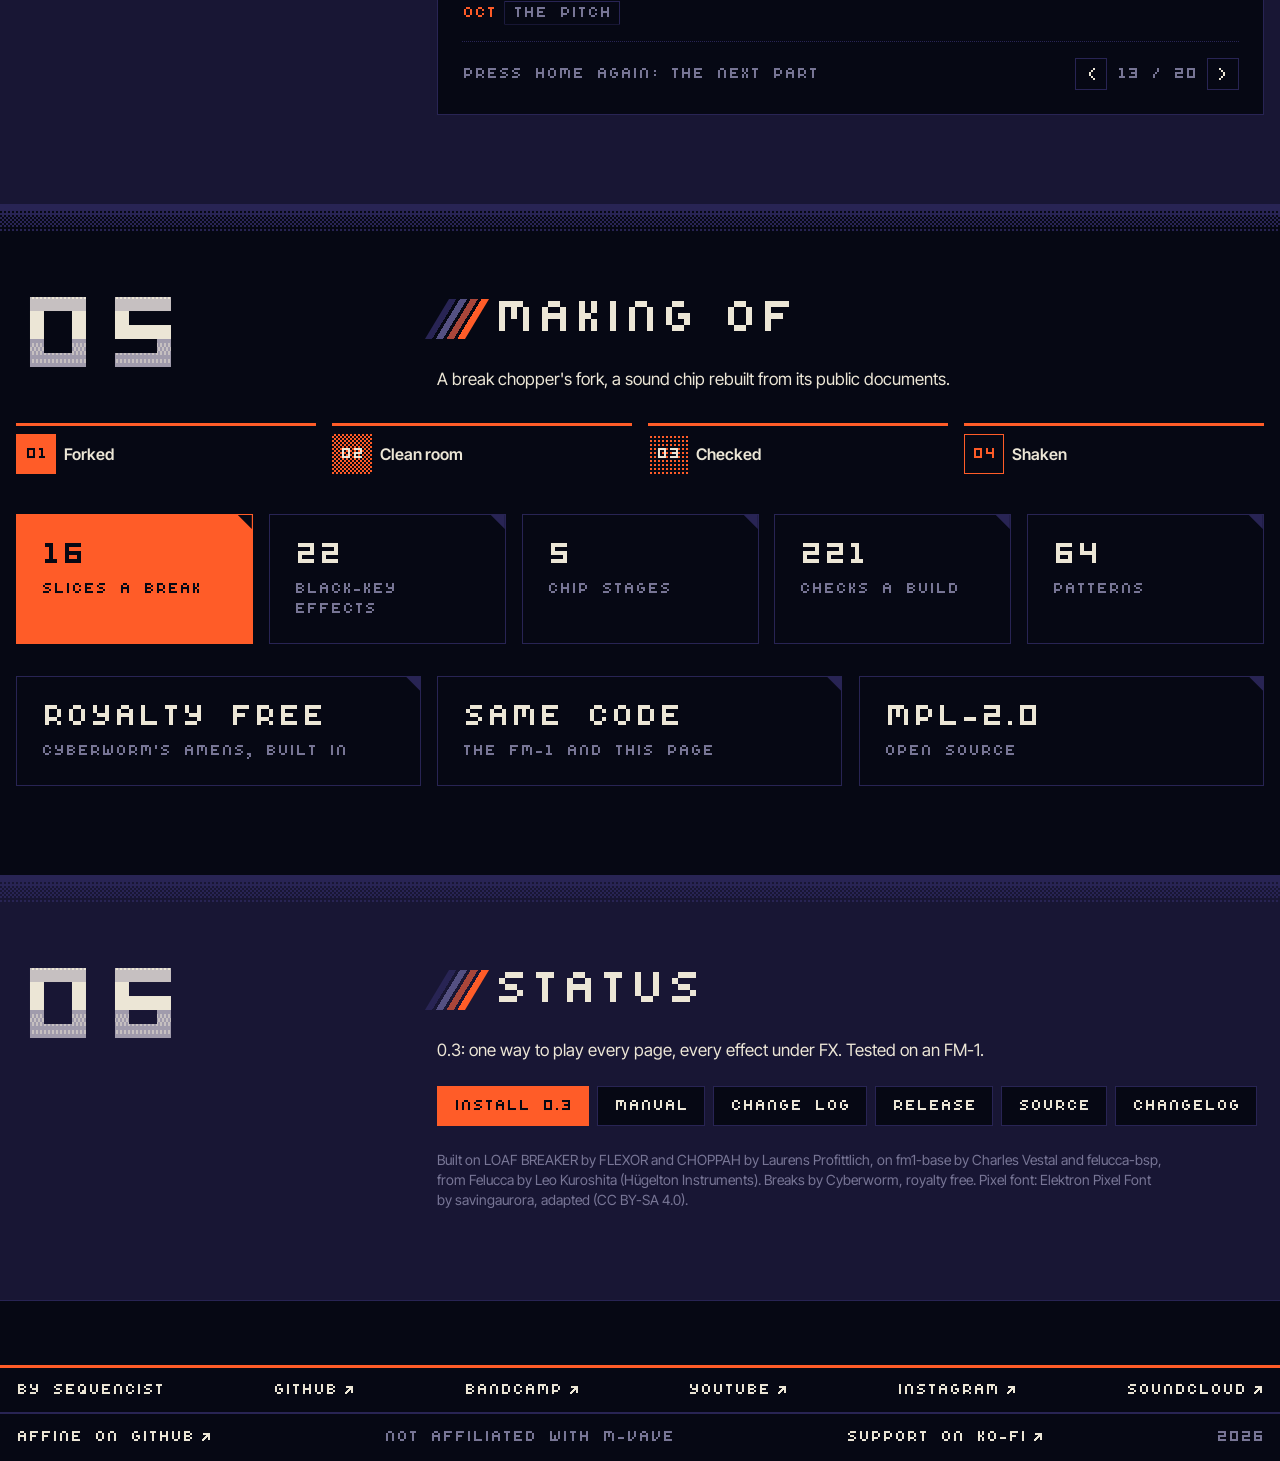
==== commit 7b94f1f7: "Site: a manual, with Install and the change log manual.html after MONO2K's: the contents on the left" ====
--- a/web/index.html
+++ b/web/index.html
@@ -3,7 +3,7 @@
 <!-- AFFINE's site: the firmware itself in the browser (emu/app.wasm, fm1-base's emulator), on MONO2K's grid (one
      12-column grid, the dotted rules; numbered sections) in AFFINE's POLYGON look. style.css, site.js (the skins of the header's switch, dither,
      screens, motion), scene.js (the hero: the floor, the gem, the wordmark), panel.js and play.js (the FM-1),
-     chip.js (the PSX bus, heard), perform.js (the black keys, both rows), controls.js (the controls map). web/build.sh gathers emu/, screens/ and sounds/. -->
+     chip.js (the PSX bus, heard), perform.js (the black keys, both rows), controls.js (the controls map); manual.html and manual.js the manual, changelog.js its change log (CHANGELOG.md's). web/build.sh gathers emu/, screens/ and sounds/. -->
 <html lang="en">
 <head>
 <meta charset="utf-8">
@@ -14,7 +14,7 @@
 <script>try { const s = +localStorage.getItem("affine.skin"); if (s > 0 && s < 5) document.documentElement.dataset.skin = s; } catch (e) {}</script>
 <link rel="icon" href="gem.svg" type="image/svg+xml">
 <link rel="preload" href="fonts/mono2k-font.otf" as="font" type="font/otf" crossorigin>
-<link rel="stylesheet" href="style.css?v=22">
+<link rel="stylesheet" href="style.css?v=23">
 </head>
 <body>
 <!-- AFFINE's hover (style.css dg-tear): rows slipping as a disc skips -->
@@ -36,6 +36,7 @@
   <a href="#map">Controls</a>
   <a href="#made">Making</a>
   <span class="sp"></span>
+  <a href="manual.html">Manual</a>
   <a href="install/" class="tag">Install 0.3</a>
   <i class="subnav__ink" aria-hidden="true"></i>
 </nav>
@@ -47,7 +48,7 @@
   </div>
   <div class="hero__sub">
     <p class="hero__line">Jungle breaks on the FM-1's keys, through a PS1-era sound chip.</p>
-    <p class="hero__acts"><a class="btn btn--primary" href="#play">Play</a><a class="btn btn--outline" href="#chip">Hear the chip</a><a class="btn btn--outline" href="install/">Install</a></p>
+    <p class="hero__acts"><a class="btn btn--primary" href="#play">Play</a><a class="btn btn--outline" href="#chip">Hear the chip</a><a class="btn btn--outline" href="manual.html">Manual</a><a class="btn btn--outline" href="install/">Install</a></p>
   </div>
 </section>
 
@@ -237,7 +238,7 @@
   <div class="sec__body">
     <h2 class="display stripes">Status</h2>
     <p class="lede">0.3: one way to play every page, every effect under FX. Tested on an FM-1.</p>
-    <p class="hero__acts status__acts"><a class="btn btn--primary" href="install/">Install 0.3</a><a class="btn btn--outline" href="https://github.com/InigoHernandez/affine/releases" target="_blank" rel="noopener">Release</a><a class="btn btn--outline" href="https://github.com/InigoHernandez/affine" target="_blank" rel="noopener">Source</a><a class="btn btn--outline" href="https://github.com/InigoHernandez/affine/blob/main/CHANGELOG.md" target="_blank" rel="noopener">Changelog</a></p>
+    <p class="hero__acts status__acts"><a class="btn btn--primary" href="install/">Install 0.3</a><a class="btn btn--outline" href="manual.html">Manual</a><a class="btn btn--outline" href="manual.html#changelog">Change log</a><a class="btn btn--outline" href="https://github.com/InigoHernandez/affine/releases" target="_blank" rel="noopener">Release</a><a class="btn btn--outline" href="https://github.com/InigoHernandez/affine" target="_blank" rel="noopener">Source</a><a class="btn btn--outline" href="https://github.com/InigoHernandez/affine/blob/main/CHANGELOG.md" target="_blank" rel="noopener">Changelog</a></p>
     <p class="credits">Built on LOAF BREAKER by FLEXOR and CHOPPAH by Laurens Profittlich, on fm1-base by Charles Vestal and felucca-bsp, from Felucca by Leo Kuroshita (Hügelton Instruments). Breaks by Cyberworm, royalty free. Pixel font: Elektron Pixel Font by savingaurora, adapted (CC BY-SA 4.0).</p>
   </div>
 </section>
--- a/web/style.css
+++ b/web/style.css
@@ -511,6 +511,106 @@
   .brand b { display: none; }
   .subnav { gap: var(--s2); }
 }
+/* ===================================================================================== the manual (manual.html)
+ * MONO2K's docs: the contents on the grid's first three columns, sticky; one page on columns 5-12 (the sections'
+ * body), its breadcrumb, a display title and one line, then tables, the FM-1's screens and cards. A phone: the
+ * contents fold above the page. manual.js shows one page at a time; without it they all show. */
+.subnav a[aria-current="page"] { color: var(--ink); }
+.subnav a[aria-current="page"]::before { transform: none; background: var(--hot); }
+.docs { position: relative; z-index: 1; display: grid; grid-template-columns: repeat(12, minmax(0, 1fr)); column-gap: var(--gut);
+  padding: 0 var(--pad); }
+.docs__side { grid-column: 1 / span 3; align-self: start; position: sticky; top: 41px; max-height: calc(100vh - 41px); overflow-y: auto;
+  padding: var(--s3) 0 var(--s2); scrollbar-width: thin; }
+.docs__side > summary { display: none; }
+.docs__side h4 { padding: var(--s2) 0 var(--s05); border-bottom: 3px solid var(--hot); color: var(--ink); }
+.docs__side h4:first-of-type { padding-top: 0; }
+.docs__side ol { list-style: none; padding: 0; margin: 0 0 var(--s1); }
+.docs__side li a { display: flex; gap: var(--s15); align-items: baseline; padding: 6px var(--s1); border-bottom: 1px dotted var(--line);
+  font: var(--small); color: var(--gray); text-decoration: none; transition: color var(--duration-quick) var(--ease-smooth-out); }
+.docs__side li a i { font: var(--label); font-style: normal; color: var(--dim); }
+.docs__side li a:hover { color: var(--ink); }
+.docs__side li a[aria-current="page"] { color: var(--bg); background: var(--ink); }
+.docs__side li a[aria-current="page"] i { color: var(--bg); }
+.doc { grid-column: 5 / span 8; min-width: 0; padding: var(--s4) 0 var(--s8); }
+.doc article { display: grid; grid-template-columns: minmax(0, 1fr); gap: var(--s3); align-content: start; }
+.doc article > * { max-width: 46em; }
+.doc article > :is(.shots, .cards, .panelfig, .tbl.cmd, .tbl.keys, [data-changelog]) { max-width: none; }
+.noscript-all .doc article + article { margin-top: var(--s12); padding-top: var(--s6); border-top: 3px solid var(--hot); }
+.crumb { display: flex; flex-wrap: wrap; gap: var(--s1); color: var(--gray); }
+.crumb span + span::before { content: "/"; margin-right: var(--s1); color: var(--dim); }
+.doc h1 { margin-top: calc(var(--s1) * -1); }
+.doc .sub { font: 400 clamp(19px, 1.6vw, 22px) / 1.35 var(--text); color: var(--ink); padding-bottom: var(--s3); border-bottom: 3px solid var(--hot); }
+.doc h2.title { margin-top: var(--s3); }
+.doc p a, .doc td a, .log__up a { text-underline-offset: 3px; text-decoration-color: var(--hot); }
+.doc p a:hover, .doc td a:hover, .log__up a:hover { color: var(--hot); }
+.doc code, .log__up code { font: 400 14px / 1 ui-monospace, Menlo, monospace; padding: 2px var(--s05); background: var(--card); border: 1px solid var(--line); }
+.doc b { font-weight: 600; }
+/* a table: the pixel font for what is printed on the FM-1 (the first column), the reading font for what it does */
+.tbl { width: 100%; border-collapse: collapse; font: var(--small); }
+.tbl th, .tbl td { text-align: left; vertical-align: top; padding: var(--s1) var(--s15) var(--s1) 0; border-bottom: 1px dotted var(--line); }
+.tbl thead th { font: var(--label); text-transform: uppercase; color: var(--gray); border-bottom: 1px solid var(--line); }
+.tbl tbody th, .tbl tbody td:first-child { font: var(--label); text-transform: uppercase; color: var(--ink); white-space: nowrap; width: 1%; padding-right: var(--s3); }
+.tbl.keys td { font: var(--label); text-transform: uppercase; }
+.tbl.keys td small { display: block; color: var(--cool); font: var(--label); font-size: calc(var(--pu) * 1.5); }
+.tbl.keys td:first-child { color: var(--gray); }
+/* the FM-1's screens, as many to a row as fit */
+.shots { display: grid; grid-template-columns: repeat(auto-fill, minmax(min(100%, 200px), 1fr)); gap: var(--s2); }
+.shots .scr { max-width: 280px; }
+.panelfig { margin: 0; }
+.panelfig .map__dev { max-width: 860px; min-width: 0; }   /* (whole at any width: a picture here, not the map to press) */
+.steps { display: grid; gap: var(--s15); padding: 0; margin: 0; list-style: none; counter-reset: st; }
+.steps li { counter-increment: st; display: grid; grid-template-columns: var(--s4) 1fr; gap: var(--s15); align-items: baseline; }
+.steps li::before { content: counter(st, decimal-leading-zero); font: var(--label); color: var(--hot); }
+.actions { display: flex; flex-wrap: wrap; gap: var(--s1); }
+.tags { display: flex; flex-wrap: wrap; gap: var(--s05); }
+/* the pages to read in order, and the ones to look up: cards */
+.cards { display: grid; grid-template-columns: repeat(auto-fill, minmax(min(100%, 220px), 1fr)); gap: var(--s2); }
+.cards .card { padding: var(--s2) var(--s2) var(--s3); border: 1px solid var(--line); background: var(--bg); text-decoration: none; color: var(--ink); gap: var(--s05);
+  transition: border-color var(--duration-quick) var(--ease-smooth-out); }
+.cards .card:hover { border-color: var(--hot); }
+.cards .card i { font: var(--label); font-style: normal; color: var(--hot); }
+.cards .card b { font: var(--title); font-size: calc(var(--pu) * 2.5); text-transform: uppercase; }
+.cards .card span { font: var(--small); color: var(--gray); }
+.callout { display: grid; gap: var(--s1); padding: var(--s2); border: 1px dotted var(--dim); background: var(--card); }
+.callout .badge { justify-self: start; }
+/* previous and next */
+.pager { display: grid; grid-template-columns: 1fr 1fr; gap: var(--s2); margin-top: var(--s8); }
+.pager a { display: grid; gap: var(--s05); padding: var(--s2); border: 1px solid var(--line); text-decoration: none; color: var(--ink);
+  transition: border-color var(--duration-quick) var(--ease-smooth-out); }
+.pager a:hover { border-color: var(--hot); }
+.pager small { color: var(--gray); }
+.pager .pager__next { grid-column: 2; text-align: right; }
+.noscript-all .pager { display: none; }
+/* the change log: the kinds as toggles, each update a dated block, each line its kind's badge */
+.log__kinds { margin-bottom: var(--s4); }
+.log__kinds small { font: var(--label); opacity: 0.6; }
+.log__up { display: grid; gap: var(--s2); padding: var(--s3) 0; border-top: 1px solid var(--line); }
+.log__up header { display: grid; gap: var(--s05); }
+.log__up time { color: var(--hot); }
+.log__up ul { list-style: none; padding: 0; margin: 0; display: grid; gap: var(--s15); }
+.log__up li { display: grid; grid-template-columns: 112px 1fr; gap: var(--s15); align-items: start; font: var(--small); }
+.log__up li .badge { justify-self: start; }
+.log__up p { overflow-wrap: anywhere; }
+@media (max-width: 860px) {
+  .docs__side { grid-column: 1 / -1; position: static; max-height: none; padding: var(--s2) 0 0; border-bottom: 1px solid var(--line); }
+  .docs__side > summary { display: flex; justify-content: space-between; align-items: center; min-height: var(--h-md); cursor: pointer; list-style: none; color: var(--ink); }
+  .docs__side > summary::-webkit-details-marker { display: none; }
+  .docs__side > summary::after { content: "+"; color: var(--hot); }
+  .docs__side[open] > summary::after { content: "−"; }
+  .docs__side[open] { padding-bottom: var(--s3); }
+  .doc { grid-column: 1 / -1; padding-top: var(--s3); }
+}
+@media (max-width: 640px) {
+  .log__up li { grid-template-columns: 1fr; gap: var(--s05); }
+  .shots { grid-template-columns: repeat(2, minmax(0, 1fr)); gap: var(--s15); }
+  .tbl tbody th, .tbl tbody td:first-child { white-space: normal; }
+  .tbl.cmd thead { display: none; }
+  .tbl.cmd tr { display: grid; grid-template-columns: 1fr; padding: var(--s1) 0; border-bottom: 1px dotted var(--line); }
+  .tbl.cmd td { border: 0; padding: 2px 0; width: auto; }
+  .tbl.cmd td:nth-child(3) { color: var(--gray); }
+  .pager { grid-template-columns: 1fr; }
+  .pager .pager__next { grid-column: 1; }
+}
 @media (prefers-reduced-motion: reduce) {
   html { scroll-behavior: auto; }
   *, *::before, *::after { transition: none !important; animation: none !important; }
